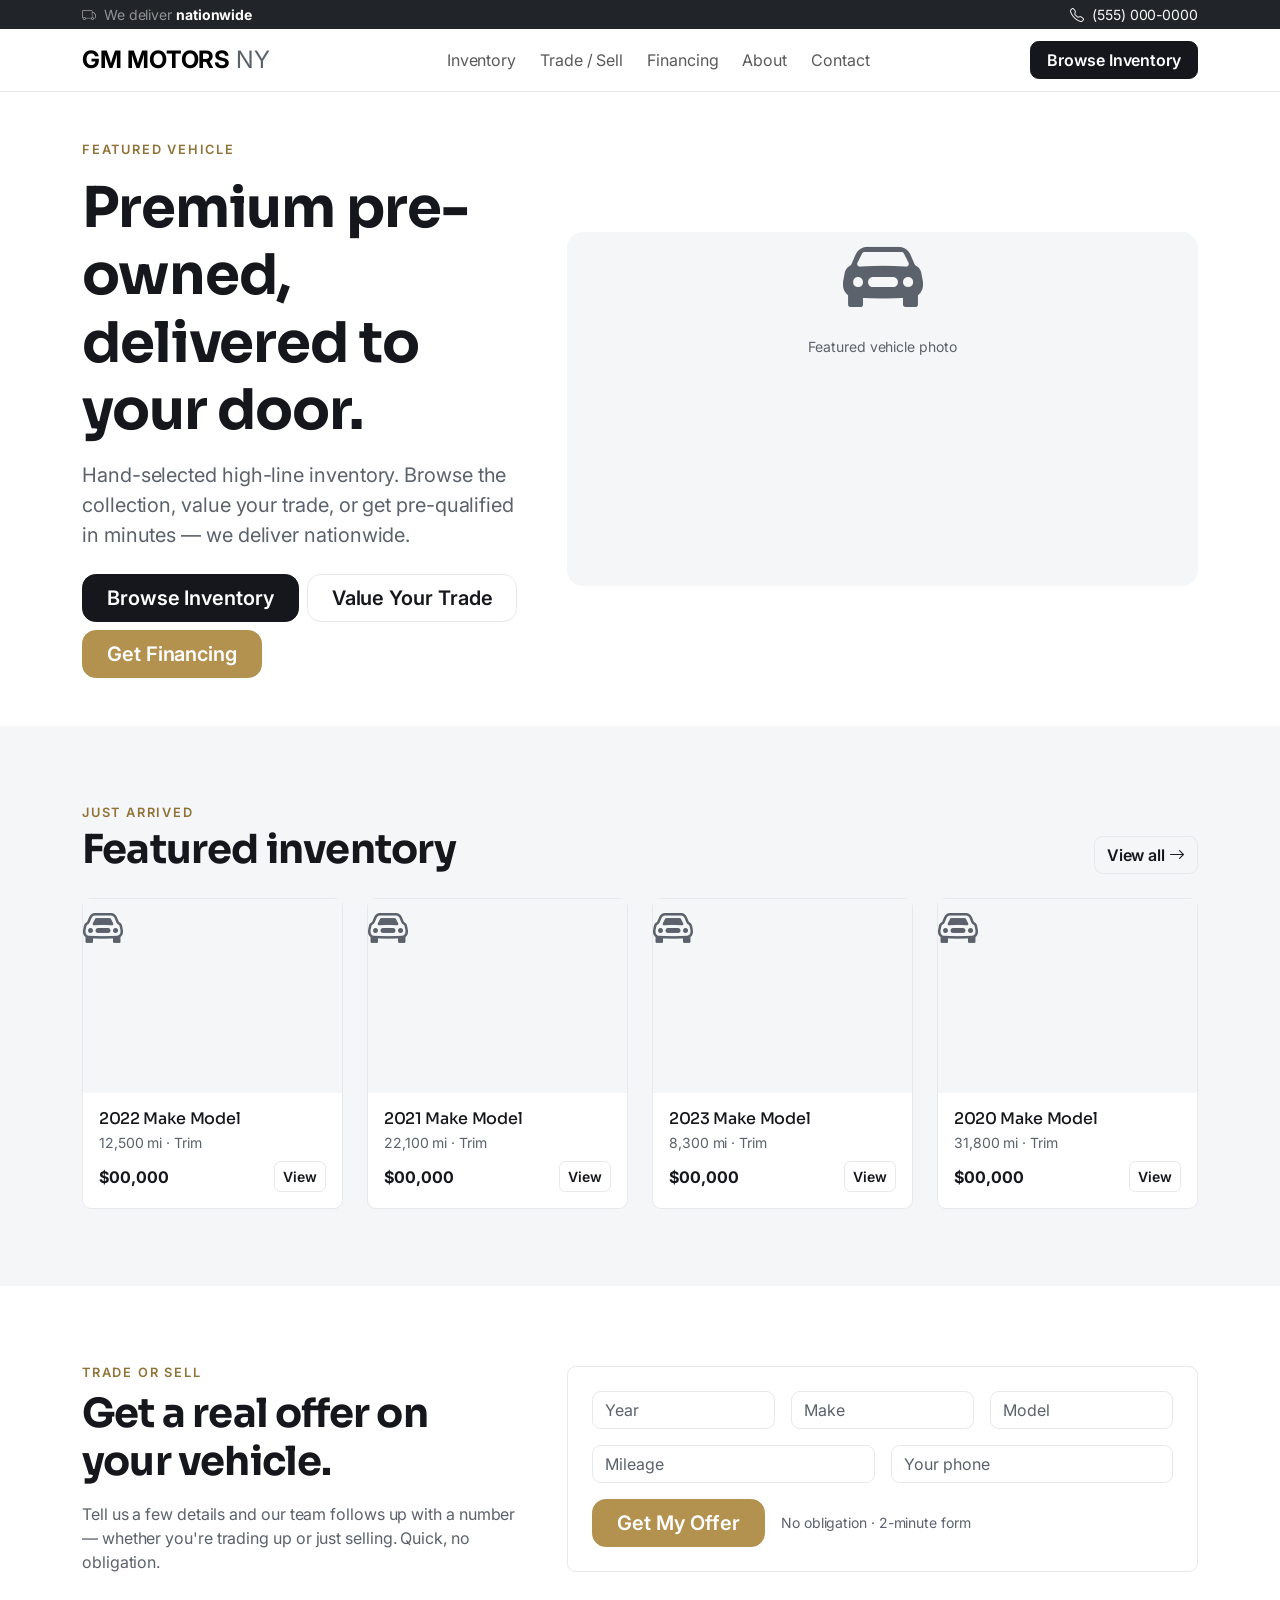
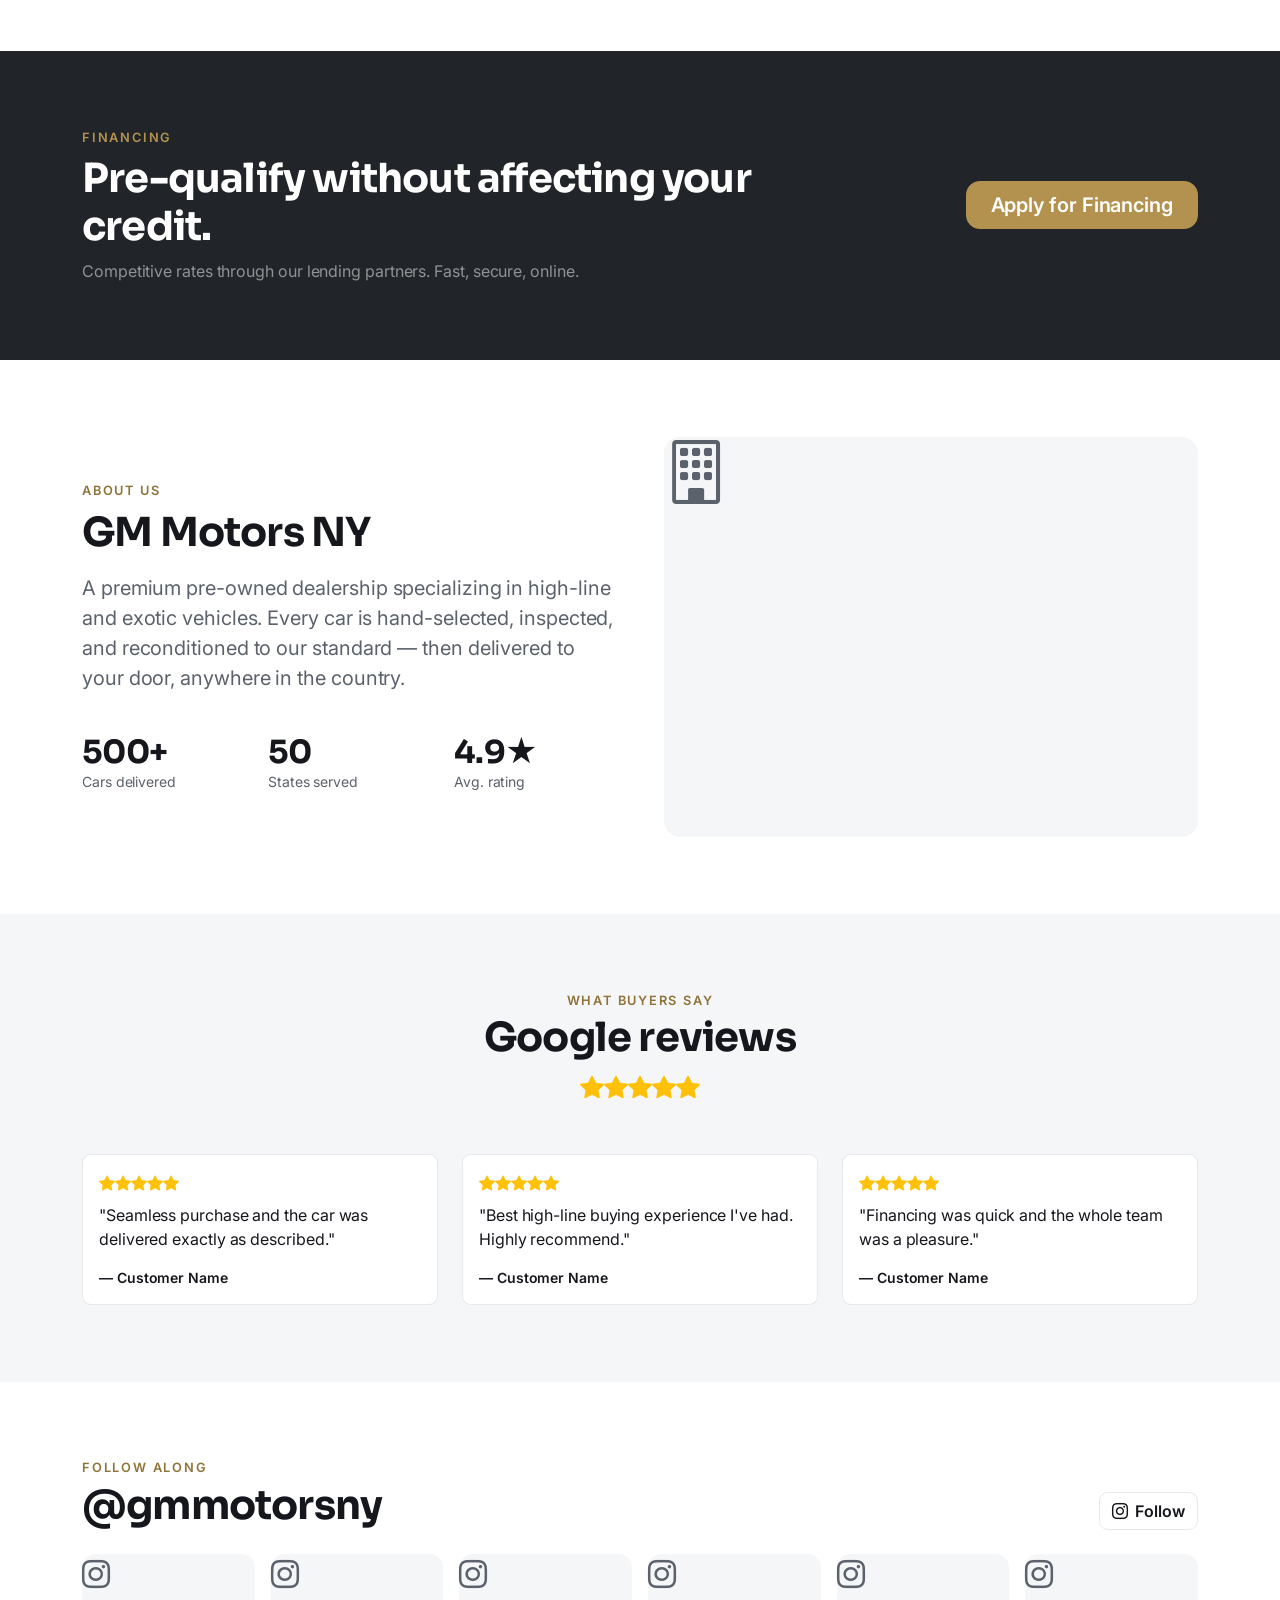
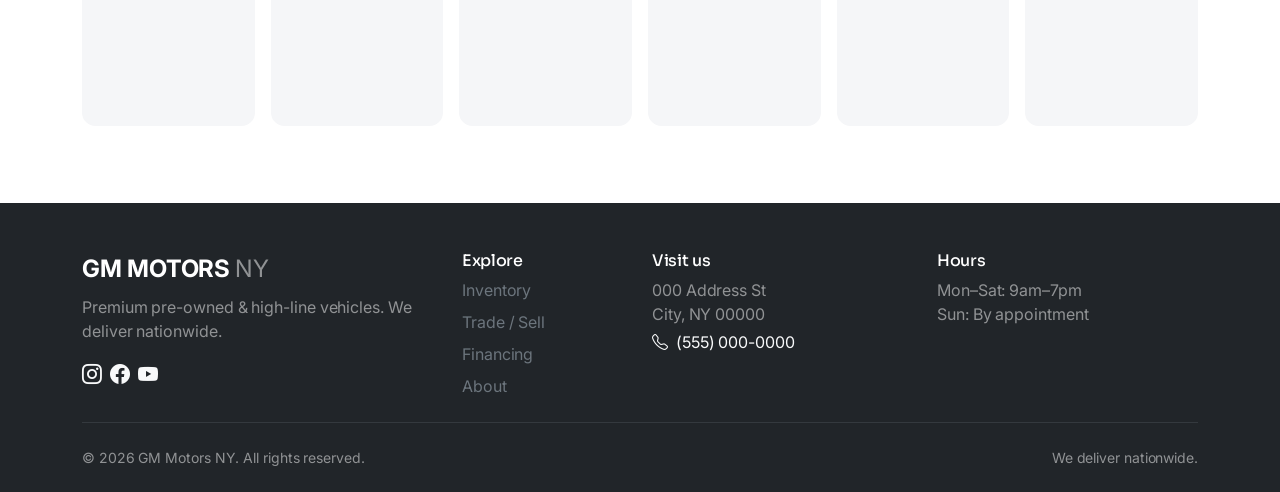
==== index.html @ a2683080 "Scaffold GM Motors NY — Bootstrap 5.3 site tree (home, inventory, VDP) Co-Authored-By: Claude Opus 4" ====
<!DOCTYPE html>
<html lang="en">
<head>
  <meta charset="UTF-8" />
  <meta name="viewport" content="width=device-width, initial-scale=1.0" />
  <title>GM Motors NY — Premium Pre-Owned & High-Line Vehicles</title>
  <meta name="description" content="GM Motors NY — premium pre-owned and high-line vehicles. Browse inventory, value your trade, and finance. We deliver nationwide." />

  <!-- Fonts -->
  <link rel="preconnect" href="https://fonts.googleapis.com" />
  <link rel="preconnect" href="https://fonts.gstatic.com" crossorigin />
  <link href="https://fonts.googleapis.com/css2?family=Inter:wght@400;500;600;700&family=Sora:wght@600;700;800&display=swap" rel="stylesheet" />

  <!-- Bootstrap 5.3.8 + Icons -->
  <link href="https://cdn.jsdelivr.net/npm/bootstrap@5.3.8/dist/css/bootstrap.min.css" rel="stylesheet" />
  <link href="https://cdn.jsdelivr.net/npm/bootstrap-icons@1.13.1/font/bootstrap-icons.min.css" rel="stylesheet" />

  <!-- Theme -->
  <link href="css/theme.css" rel="stylesheet" />
</head>
<body>

  <!-- ============================ HEADER ============================ -->
  <header class="border-bottom bg-white sticky-top">
    <!-- top utility strip -->
    <div class="bg-dark text-white-50 small">
      <div class="container d-flex justify-content-between align-items-center py-1">
        <span><i class="bi bi-truck me-1"></i> We deliver <strong class="text-white">nationwide</strong></span>
        <a class="link-light text-decoration-none" href="tel:+15550000000" data-placeholder="phone">
          <i class="bi bi-telephone me-1"></i> (555) 000-0000
        </a>
      </div>
    </div>

    <nav class="navbar navbar-expand-lg navbar-light">
      <div class="container">
        <a class="navbar-brand fw-bold fs-4 letter-tight" href="index.html">
          GM&nbsp;MOTORS<span class="text-muted-2 fw-normal"> NY</span>
        </a>
        <button class="navbar-toggler border-0" type="button" data-bs-toggle="collapse" data-bs-target="#nav">
          <span class="navbar-toggler-icon"></span>
        </button>
        <div class="collapse navbar-collapse" id="nav">
          <ul class="navbar-nav mx-lg-auto gap-lg-2">
            <li class="nav-item"><a class="nav-link" href="inventory.html">Inventory</a></li>
            <li class="nav-item"><a class="nav-link" href="#trade">Trade / Sell</a></li>
            <li class="nav-item"><a class="nav-link" href="#financing">Financing</a></li>
            <li class="nav-item"><a class="nav-link" href="#about">About</a></li>
            <li class="nav-item"><a class="nav-link" href="#contact">Contact</a></li>
          </ul>
          <a href="inventory.html" class="btn btn-primary px-3">Browse Inventory</a>
        </div>
      </div>
    </nav>
  </header>

  <!-- ============================ HERO ============================ -->
  <section class="hero position-relative">
    <div class="container py-5">
      <div class="row align-items-center g-5">
        <div class="col-lg-5">
          <p class="eyebrow mb-3">Featured Vehicle</p>
          <h1 class="display-4 mb-3">Premium pre-owned, delivered to your door.</h1>
          <p class="fs-5 text-muted-2 mb-4">
            Hand-selected high-line inventory. Browse the collection, value your
            trade, or get pre-qualified in minutes — we deliver nationwide.
          </p>
          <div class="d-flex flex-wrap gap-2">
            <a href="inventory.html" class="btn btn-primary btn-lg px-4">Browse Inventory</a>
            <a href="#trade" class="btn btn-outline-ink btn-lg px-4">Value Your Trade</a>
            <a href="#financing" class="btn btn-gold btn-lg px-4">Get Financing</a>
          </div>
        </div>
        <div class="col-lg-7">
          <!-- TODO: featured vehicle photo → assets/img -->
          <div class="ratio ratio-16x9 bg-surface-2 rounded-4 d-flex align-items-center justify-content-center overflow-hidden"
               data-placeholder="hero-photo">
            <div class="d-flex flex-column align-items-center text-muted-2">
              <i class="bi bi-car-front-fill display-1"></i>
              <span class="small mt-2">Featured vehicle photo</span>
            </div>
          </div>
        </div>
      </div>
    </div>
  </section>

  <!-- ============================ FEATURED INVENTORY ============================ -->
  <section class="section bg-surface-2" id="featured">
    <div class="container">
      <div class="d-flex justify-content-between align-items-end mb-4">
        <div>
          <p class="eyebrow mb-1">Just Arrived</p>
          <h2 class="h1 mb-0">Featured inventory</h2>
        </div>
        <a href="inventory.html" class="btn btn-outline-ink d-none d-sm-inline-flex">View all <i class="bi bi-arrow-right ms-1"></i></a>
      </div>

      <div class="row g-4" data-placeholder="featured-cards">
        <!-- card ×4 (placeholder) -->
        <div class="col-12 col-sm-6 col-lg-3">
          <article class="card h-100 card-hover">
            <div class="ratio ratio-4x3 bg-surface-2 d-flex align-items-center justify-content-center">
              <i class="bi bi-car-front text-muted-2 fs-1"></i>
            </div>
            <div class="card-body">
              <h3 class="h6 mb-1">2022 Make Model</h3>
              <p class="text-muted-2 small mb-2">12,500 mi · Trim</p>
              <div class="d-flex justify-content-between align-items-center">
                <span class="fw-bold">$00,000</span>
                <a href="vehicle.html" class="btn btn-sm btn-outline-ink">View</a>
              </div>
            </div>
          </article>
        </div>
        <div class="col-12 col-sm-6 col-lg-3">
          <article class="card h-100 card-hover">
            <div class="ratio ratio-4x3 bg-surface-2 d-flex align-items-center justify-content-center">
              <i class="bi bi-car-front text-muted-2 fs-1"></i>
            </div>
            <div class="card-body">
              <h3 class="h6 mb-1">2021 Make Model</h3>
              <p class="text-muted-2 small mb-2">22,100 mi · Trim</p>
              <div class="d-flex justify-content-between align-items-center">
                <span class="fw-bold">$00,000</span>
                <a href="vehicle.html" class="btn btn-sm btn-outline-ink">View</a>
              </div>
            </div>
          </article>
        </div>
        <div class="col-12 col-sm-6 col-lg-3">
          <article class="card h-100 card-hover">
            <div class="ratio ratio-4x3 bg-surface-2 d-flex align-items-center justify-content-center">
              <i class="bi bi-car-front text-muted-2 fs-1"></i>
            </div>
            <div class="card-body">
              <h3 class="h6 mb-1">2023 Make Model</h3>
              <p class="text-muted-2 small mb-2">8,300 mi · Trim</p>
              <div class="d-flex justify-content-between align-items-center">
                <span class="fw-bold">$00,000</span>
                <a href="vehicle.html" class="btn btn-sm btn-outline-ink">View</a>
              </div>
            </div>
          </article>
        </div>
        <div class="col-12 col-sm-6 col-lg-3">
          <article class="card h-100 card-hover">
            <div class="ratio ratio-4x3 bg-surface-2 d-flex align-items-center justify-content-center">
              <i class="bi bi-car-front text-muted-2 fs-1"></i>
            </div>
            <div class="card-body">
              <h3 class="h6 mb-1">2020 Make Model</h3>
              <p class="text-muted-2 small mb-2">31,800 mi · Trim</p>
              <div class="d-flex justify-content-between align-items-center">
                <span class="fw-bold">$00,000</span>
                <a href="vehicle.html" class="btn btn-sm btn-outline-ink">View</a>
              </div>
            </div>
          </article>
        </div>
      </div>
    </div>
  </section>

  <!-- ============================ TRADE / SELL (simplified lead form) ============================ -->
  <section class="section" id="trade">
    <div class="container">
      <div class="row g-5 align-items-center">
        <div class="col-lg-5">
          <p class="eyebrow mb-2">Trade or Sell</p>
          <h2 class="h1 mb-3">Get a real offer on your vehicle.</h2>
          <p class="text-muted-2 mb-0">
            Tell us a few details and our team follows up with a number — whether
            you're trading up or just selling. Quick, no obligation.
          </p>
        </div>
        <div class="col-lg-7">
          <!-- Simplified lead form (not the full site form) -->
          <form class="card card-body p-4 p-lg-4" data-placeholder="trade-form" action="#" method="post" novalidate>
            <div class="row g-3">
              <div class="col-md-4"><input class="form-control" placeholder="Year" aria-label="Year" /></div>
              <div class="col-md-4"><input class="form-control" placeholder="Make" aria-label="Make" /></div>
              <div class="col-md-4"><input class="form-control" placeholder="Model" aria-label="Model" /></div>
              <div class="col-md-6"><input class="form-control" placeholder="Mileage" aria-label="Mileage" /></div>
              <div class="col-md-6"><input class="form-control" type="tel" placeholder="Your phone" aria-label="Phone" /></div>
              <div class="col-12 d-grid d-sm-flex gap-2">
                <button type="submit" class="btn btn-gold btn-lg px-4">Get My Offer</button>
                <span class="align-self-center small text-muted-2 ms-sm-2">No obligation · 2-minute form</span>
              </div>
            </div>
          </form>
        </div>
      </div>
    </div>
  </section>

  <!-- ============================ FINANCING strip ============================ -->
  <section class="section bg-dark text-white" id="financing">
    <div class="container">
      <div class="row align-items-center g-4">
        <div class="col-lg-8">
          <p class="eyebrow mb-2" style="color:var(--gm-gold)">Financing</p>
          <h2 class="h1 text-white mb-2">Pre-qualify without affecting your credit.</h2>
          <p class="text-white-50 mb-0">Competitive rates through our lending partners. Fast, secure, online.</p>
        </div>
        <div class="col-lg-4 text-lg-end">
          <a href="#" class="btn btn-gold btn-lg px-4" data-placeholder="financing-link">Apply for Financing</a>
        </div>
      </div>
    </div>
  </section>

  <!-- ============================ ABOUT ============================ -->
  <section class="section" id="about">
    <div class="container">
      <div class="row g-5 align-items-center">
        <div class="col-lg-6 order-lg-2">
          <div class="ratio ratio-4x3 bg-surface-2 rounded-4 d-flex align-items-center justify-content-center" data-placeholder="about-photo">
            <i class="bi bi-building text-muted-2 display-3"></i>
          </div>
        </div>
        <div class="col-lg-6">
          <p class="eyebrow mb-2">About Us</p>
          <h2 class="h1 mb-3">GM Motors NY</h2>
          <p class="fs-5 text-muted-2">
            A premium pre-owned dealership specializing in high-line and exotic
            vehicles. Every car is hand-selected, inspected, and reconditioned to
            our standard — then delivered to your door, anywhere in the country.
          </p>
          <div class="row g-4 mt-1">
            <div class="col-4"><div class="h2 mb-0">500+</div><div class="small text-muted-2">Cars delivered</div></div>
            <div class="col-4"><div class="h2 mb-0">50</div><div class="small text-muted-2">States served</div></div>
            <div class="col-4"><div class="h2 mb-0">4.9★</div><div class="small text-muted-2">Avg. rating</div></div>
          </div>
        </div>
      </div>
    </div>
  </section>

  <!-- ============================ GOOGLE REVIEWS ============================ -->
  <section class="section bg-surface-2" id="reviews">
    <div class="container">
      <div class="text-center mb-5">
        <p class="eyebrow mb-1">What buyers say</p>
        <h2 class="h1 mb-2">Google reviews</h2>
        <div class="text-warning fs-4"><i class="bi bi-star-fill"></i><i class="bi bi-star-fill"></i><i class="bi bi-star-fill"></i><i class="bi bi-star-fill"></i><i class="bi bi-star-fill"></i></div>
      </div>
      <div class="row g-4" data-placeholder="reviews">
        <div class="col-md-4"><div class="card card-body h-100"><div class="text-warning mb-2"><i class="bi bi-star-fill"></i><i class="bi bi-star-fill"></i><i class="bi bi-star-fill"></i><i class="bi bi-star-fill"></i><i class="bi bi-star-fill"></i></div><p class="mb-3">"Seamless purchase and the car was delivered exactly as described."</p><div class="fw-semibold small">— Customer Name</div></div></div>
        <div class="col-md-4"><div class="card card-body h-100"><div class="text-warning mb-2"><i class="bi bi-star-fill"></i><i class="bi bi-star-fill"></i><i class="bi bi-star-fill"></i><i class="bi bi-star-fill"></i><i class="bi bi-star-fill"></i></div><p class="mb-3">"Best high-line buying experience I've had. Highly recommend."</p><div class="fw-semibold small">— Customer Name</div></div></div>
        <div class="col-md-4"><div class="card card-body h-100"><div class="text-warning mb-2"><i class="bi bi-star-fill"></i><i class="bi bi-star-fill"></i><i class="bi bi-star-fill"></i><i class="bi bi-star-fill"></i><i class="bi bi-star-fill"></i></div><p class="mb-3">"Financing was quick and the whole team was a pleasure."</p><div class="fw-semibold small">— Customer Name</div></div></div>
      </div>
    </div>
  </section>

  <!-- ============================ INSTAGRAM ============================ -->
  <section class="section" id="instagram">
    <div class="container">
      <div class="d-flex justify-content-between align-items-end mb-4">
        <div>
          <p class="eyebrow mb-1">Follow along</p>
          <h2 class="h1 mb-0">@gmmotorsny</h2>
        </div>
        <a href="#" class="btn btn-outline-ink" data-placeholder="ig-link"><i class="bi bi-instagram me-1"></i> Follow</a>
      </div>
      <div class="row g-3" data-placeholder="ig-feed">
        <div class="col-6 col-md-3 col-lg-2"><div class="ratio ratio-1x1 bg-surface-2 rounded-3 d-flex align-items-center justify-content-center"><i class="bi bi-instagram text-muted-2 fs-3"></i></div></div>
        <div class="col-6 col-md-3 col-lg-2"><div class="ratio ratio-1x1 bg-surface-2 rounded-3 d-flex align-items-center justify-content-center"><i class="bi bi-instagram text-muted-2 fs-3"></i></div></div>
        <div class="col-6 col-md-3 col-lg-2"><div class="ratio ratio-1x1 bg-surface-2 rounded-3 d-flex align-items-center justify-content-center"><i class="bi bi-instagram text-muted-2 fs-3"></i></div></div>
        <div class="col-6 col-md-3 col-lg-2"><div class="ratio ratio-1x1 bg-surface-2 rounded-3 d-flex align-items-center justify-content-center"><i class="bi bi-instagram text-muted-2 fs-3"></i></div></div>
        <div class="col-6 col-md-3 col-lg-2"><div class="ratio ratio-1x1 bg-surface-2 rounded-3 d-flex align-items-center justify-content-center"><i class="bi bi-instagram text-muted-2 fs-3"></i></div></div>
        <div class="col-6 col-md-3 col-lg-2"><div class="ratio ratio-1x1 bg-surface-2 rounded-3 d-flex align-items-center justify-content-center"><i class="bi bi-instagram text-muted-2 fs-3"></i></div></div>
      </div>
    </div>
  </section>

  <!-- ============================ FOOTER ============================ -->
  <footer class="bg-dark text-white-50 pt-5 pb-4" id="contact">
    <div class="container">
      <div class="row g-4">
        <div class="col-lg-4">
          <div class="fw-bold fs-4 text-white mb-2">GM&nbsp;MOTORS <span class="fw-normal text-white-50">NY</span></div>
          <p class="mb-3">Premium pre-owned & high-line vehicles. We deliver nationwide.</p>
          <div class="d-flex gap-2 fs-5">
            <a href="#" class="link-light" data-placeholder="social"><i class="bi bi-instagram"></i></a>
            <a href="#" class="link-light" data-placeholder="social"><i class="bi bi-facebook"></i></a>
            <a href="#" class="link-light" data-placeholder="social"><i class="bi bi-youtube"></i></a>
          </div>
        </div>
        <div class="col-6 col-lg-2">
          <h3 class="h6 text-white">Explore</h3>
          <ul class="list-unstyled d-flex flex-column gap-2 mb-0">
            <li><a class="link-secondary text-decoration-none" href="inventory.html">Inventory</a></li>
            <li><a class="link-secondary text-decoration-none" href="#trade">Trade / Sell</a></li>
            <li><a class="link-secondary text-decoration-none" href="#financing">Financing</a></li>
            <li><a class="link-secondary text-decoration-none" href="#about">About</a></li>
          </ul>
        </div>
        <div class="col-6 col-lg-3">
          <h3 class="h6 text-white">Visit us</h3>
          <p class="mb-1" data-placeholder="address">000 Address St<br />City, NY 00000</p>
          <a class="link-light text-decoration-none" href="tel:+15550000000" data-placeholder="phone"><i class="bi bi-telephone me-1"></i> (555) 000-0000</a>
        </div>
        <div class="col-lg-3">
          <h3 class="h6 text-white">Hours</h3>
          <p class="mb-0" data-placeholder="hours">Mon–Sat: 9am–7pm<br />Sun: By appointment</p>
        </div>
      </div>
      <hr class="border-secondary my-4" />
      <div class="d-flex flex-column flex-sm-row justify-content-between small">
        <span>© <span data-year>2026</span> GM Motors NY. All rights reserved.</span>
        <span>We deliver nationwide.</span>
      </div>
    </div>
  </footer>

  <!-- Bootstrap JS + app -->
  <script src="https://cdn.jsdelivr.net/npm/bootstrap@5.3.8/dist/js/bootstrap.bundle.min.js"></script>
  <script src="js/main.js"></script>
</body>
</html>
---- css/theme.css ----
/* ============================================================
   GM MOTORS NY — THEME
   Premium light dealership skin on top of Bootstrap 5.3.
   Brand tokens live here; re-skin by editing :root.
   (Brand colours + fonts are placeholders until the client's
   logo / guidelines arrive.)
   ============================================================ */

:root {
  /* ---- brand tokens ---- */
  --gm-ink:        #15171c;   /* near-black text / primary surfaces */
  --gm-ink-soft:   #5b626c;   /* muted text */
  --gm-surface:    #ffffff;   /* page / cards */
  --gm-surface-2:  #f5f6f8;   /* soft grey sections */
  --gm-line:       #e6e8ec;   /* hairlines / borders */
  --gm-gold:       #b3924f;   /* metallic accent (premium touches) */
  --gm-gold-dark:  #8f7338;

  /* ---- map onto Bootstrap so utilities/components inherit the brand ---- */
  --bs-primary:        var(--gm-ink);
  --bs-primary-rgb:    21, 23, 28;
  --bs-body-color:     var(--gm-ink);
  --bs-body-color-rgb: 21, 23, 28;
  --bs-secondary-color: var(--gm-ink-soft);
  --bs-body-bg:        var(--gm-surface);
  --bs-border-color:   var(--gm-line);
  --bs-border-radius:      .55rem;
  --bs-border-radius-sm:   .4rem;
  --bs-border-radius-lg:   .85rem;
  --bs-body-font-family: "Inter", system-ui, -apple-system, "Segoe UI", Roboto, sans-serif;
  --bs-emphasis-color: var(--gm-ink);
  --bs-link-color:      var(--gm-ink);
  --bs-link-hover-color: var(--gm-gold-dark);
}

/* ---------- base ---------- */
body { letter-spacing: -0.005em; }

h1, h2, h3, .display-1, .display-2, .display-3, .display-4, .h1, .h2, .h3 {
  font-family: "Sora", "Inter", system-ui, sans-serif;
  font-weight: 700;
  letter-spacing: -0.02em;
}
.text-muted-2 { color: var(--gm-ink-soft) !important; }

/* eyebrow / kicker label */
.eyebrow {
  font-size: .8rem;
  font-weight: 600;
  letter-spacing: .14em;
  text-transform: uppercase;
  color: var(--gm-gold-dark);
}

/* generous section rhythm */
.section { padding-block: clamp(3.5rem, 6vw, 7rem); }
.bg-surface-2 { background-color: var(--gm-surface-2); }

/* ---------- buttons ---------- */
.btn { font-weight: 600; }
.btn-primary {
  --bs-btn-bg: var(--gm-ink);
  --bs-btn-border-color: var(--gm-ink);
  --bs-btn-hover-bg: #000;
  --bs-btn-hover-border-color: #000;
  --bs-btn-active-bg: #000;
}
.btn-gold {
  --bs-btn-color: #fff;
  --bs-btn-bg: var(--gm-gold);
  --bs-btn-border-color: var(--gm-gold);
  --bs-btn-hover-color: #fff;
  --bs-btn-hover-bg: var(--gm-gold-dark);
  --bs-btn-hover-border-color: var(--gm-gold-dark);
}
.btn-outline-ink {
  --bs-btn-color: var(--gm-ink);
  --bs-btn-border-color: var(--gm-line);
  --bs-btn-hover-color: #fff;
  --bs-btn-hover-bg: var(--gm-ink);
  --bs-btn-hover-border-color: var(--gm-ink);
}

/* ---------- premium card ---------- */
.card { border-color: var(--gm-line); }
.card-hover { transition: transform .25s ease, box-shadow .25s ease; }
.card-hover:hover { transform: translateY(-4px); box-shadow: 0 1.5rem 2.5rem rgba(21,23,28,.10); }

/* media that leads the layout */
.media-cover { object-fit: cover; width: 100%; height: 100%; }
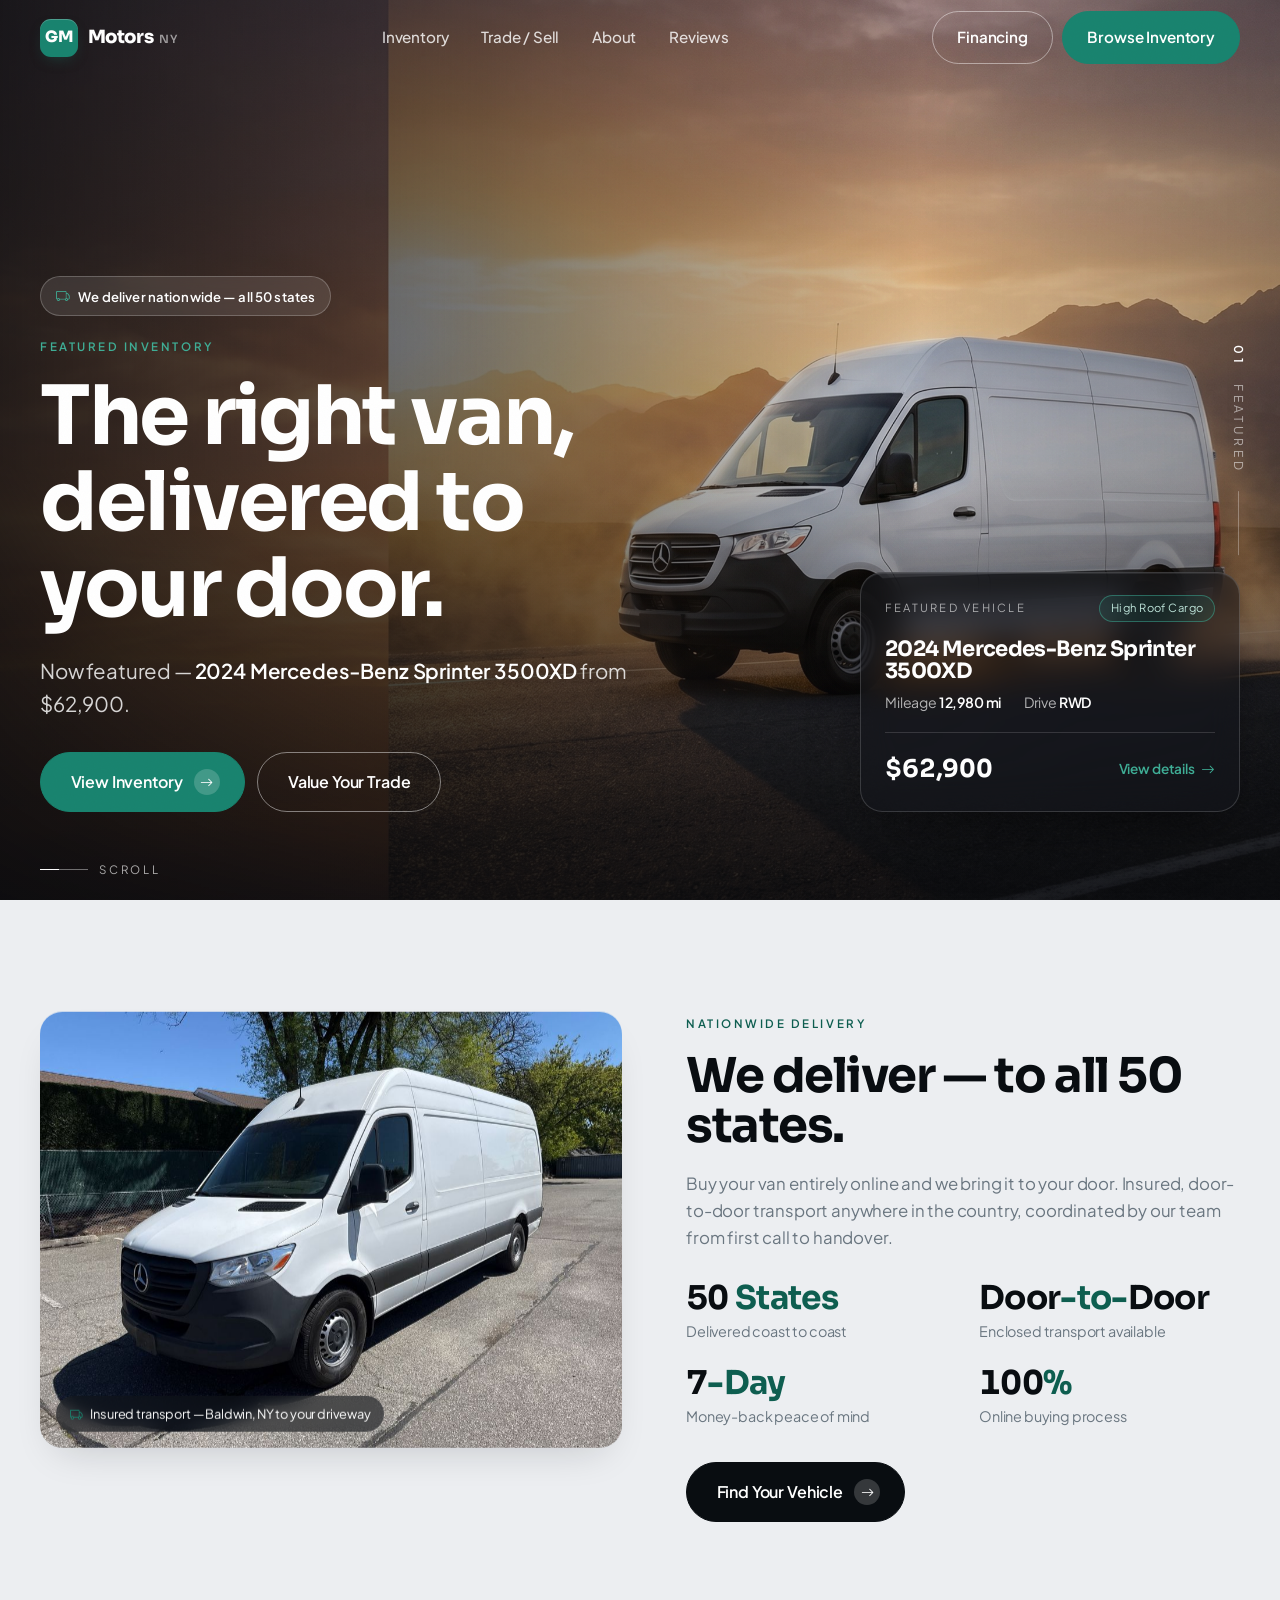
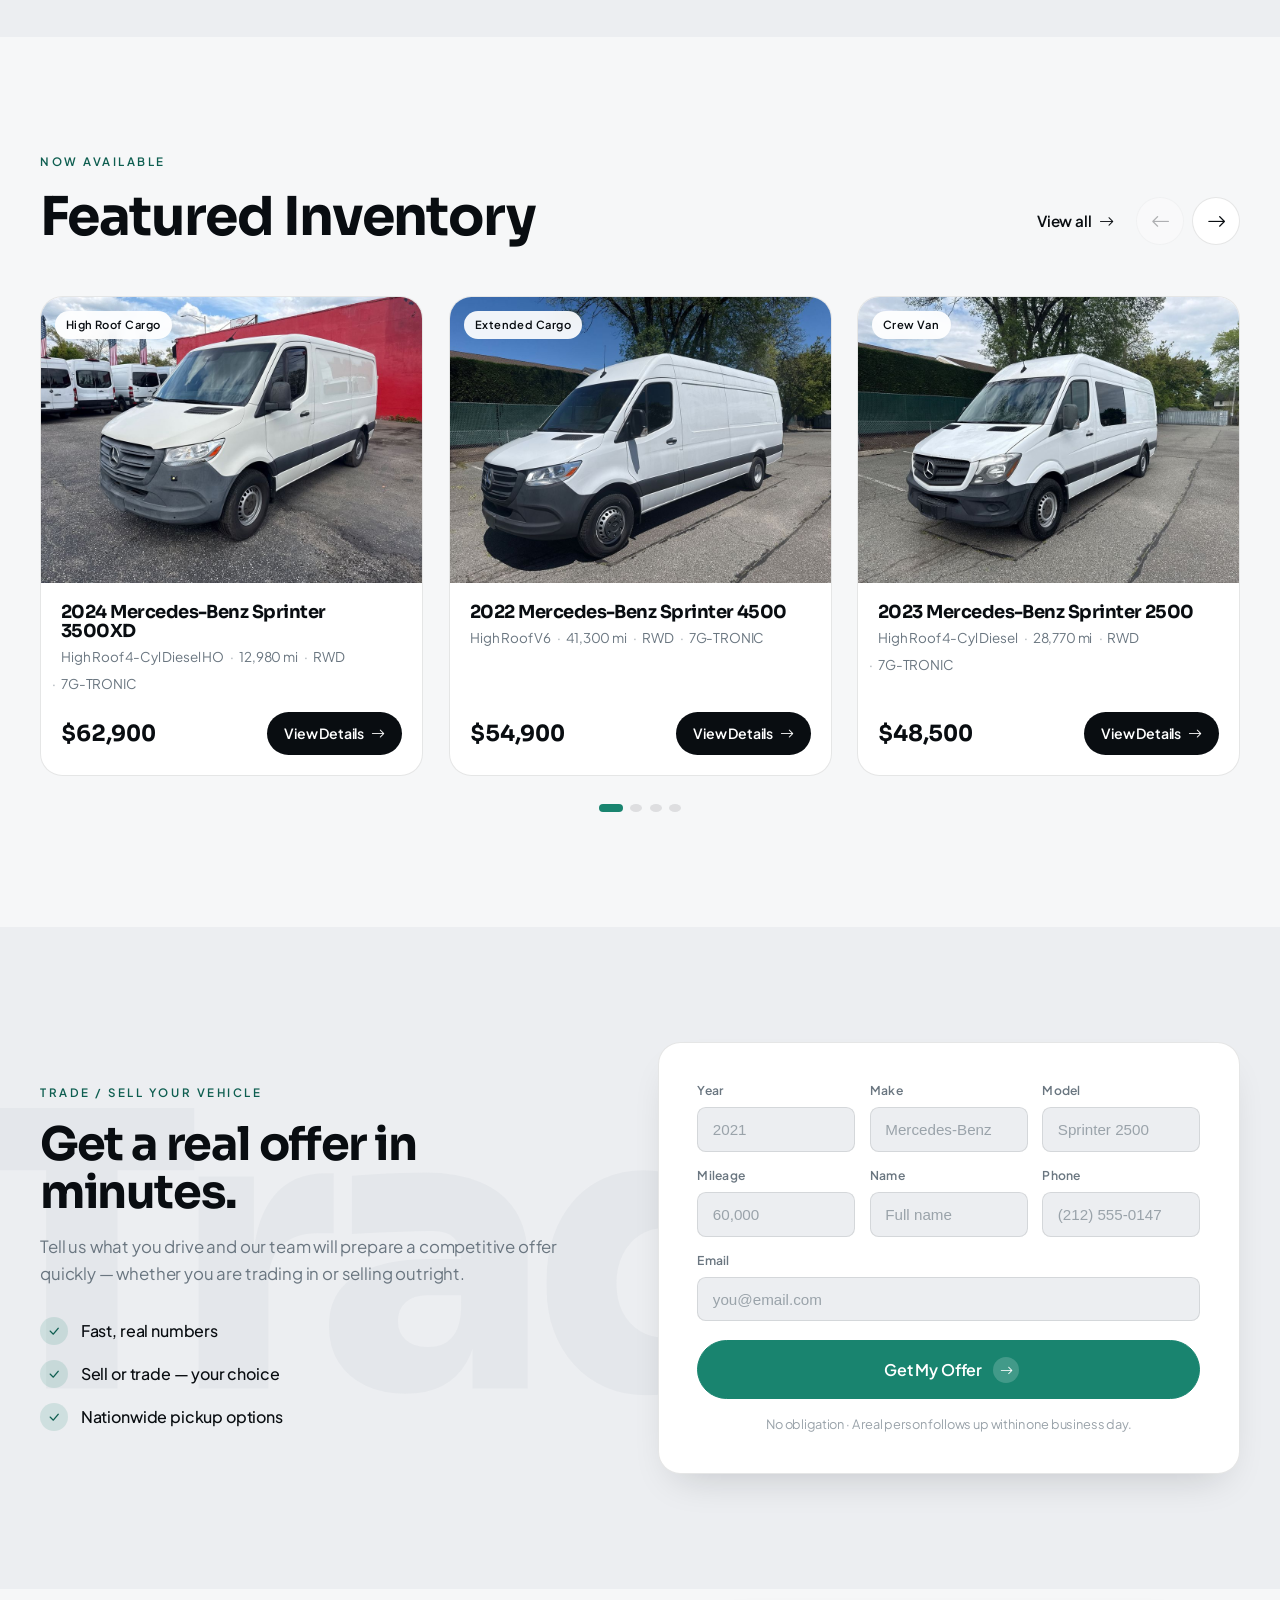
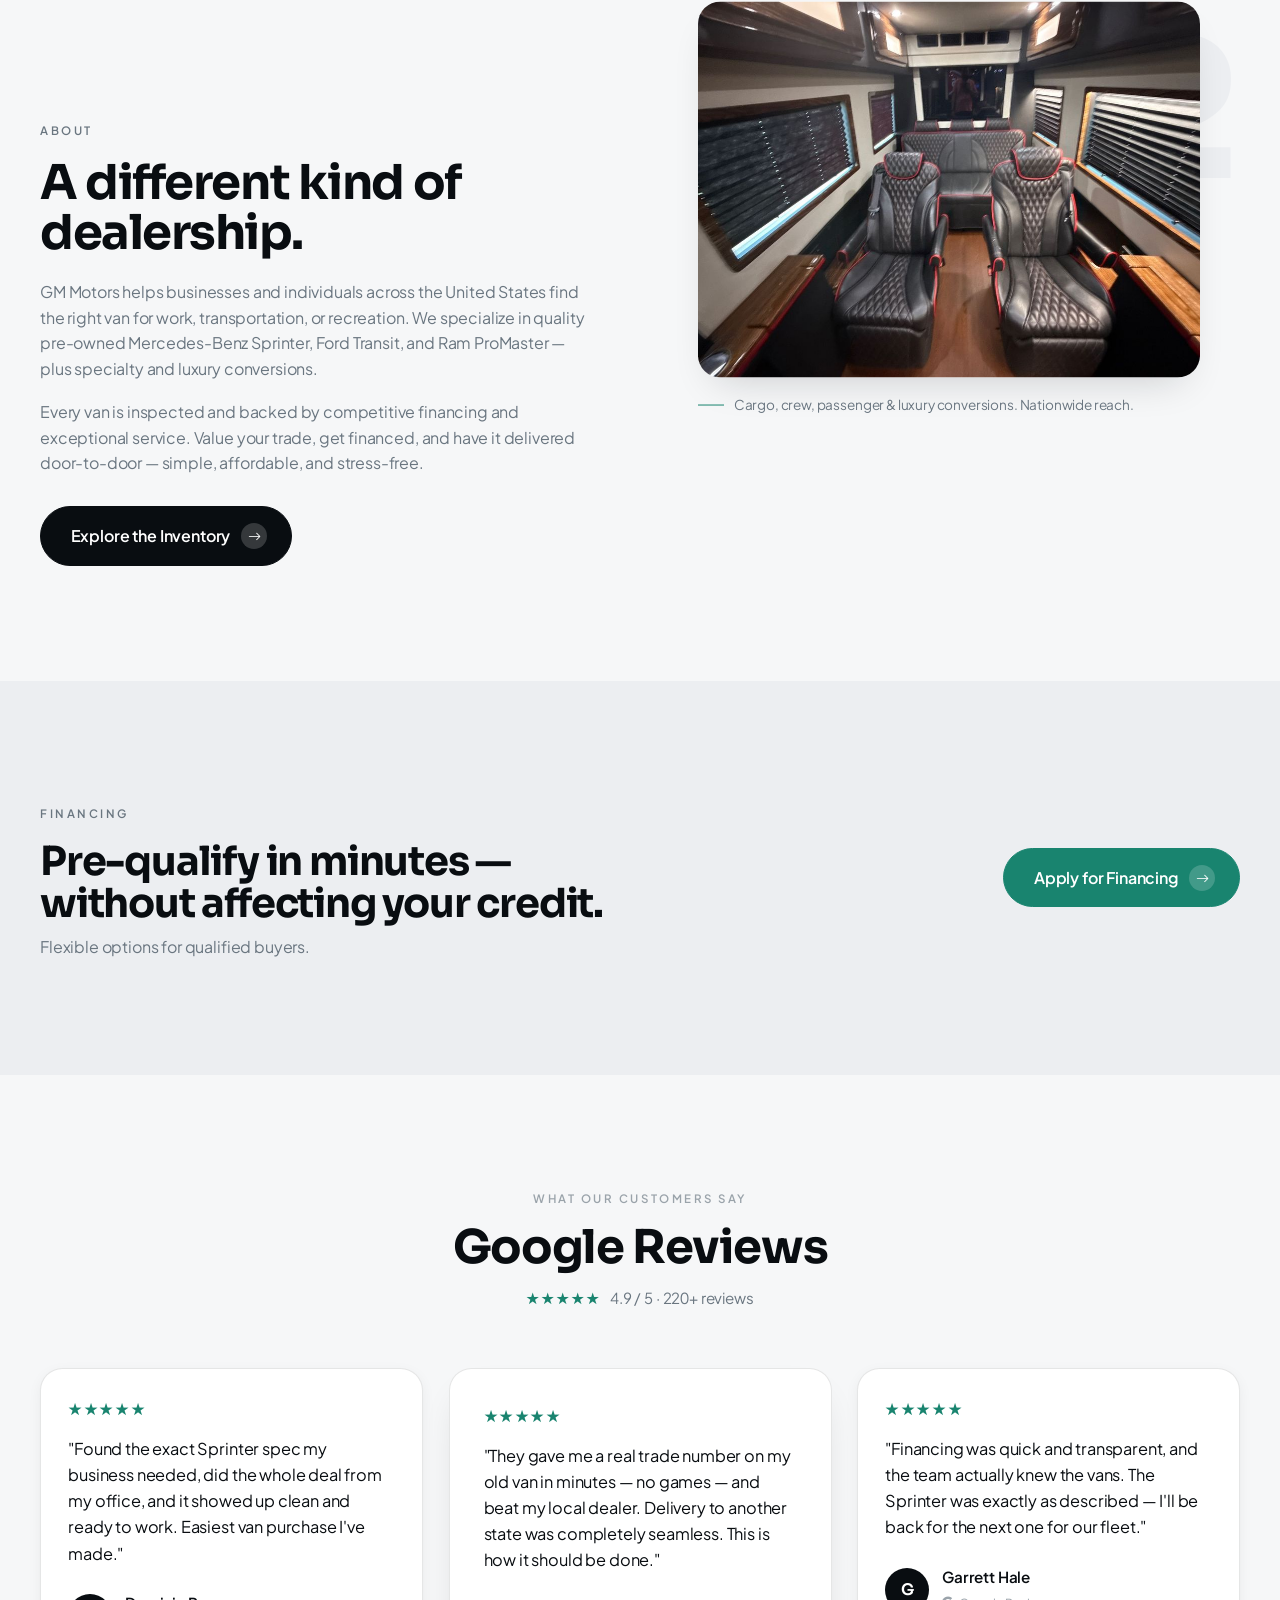
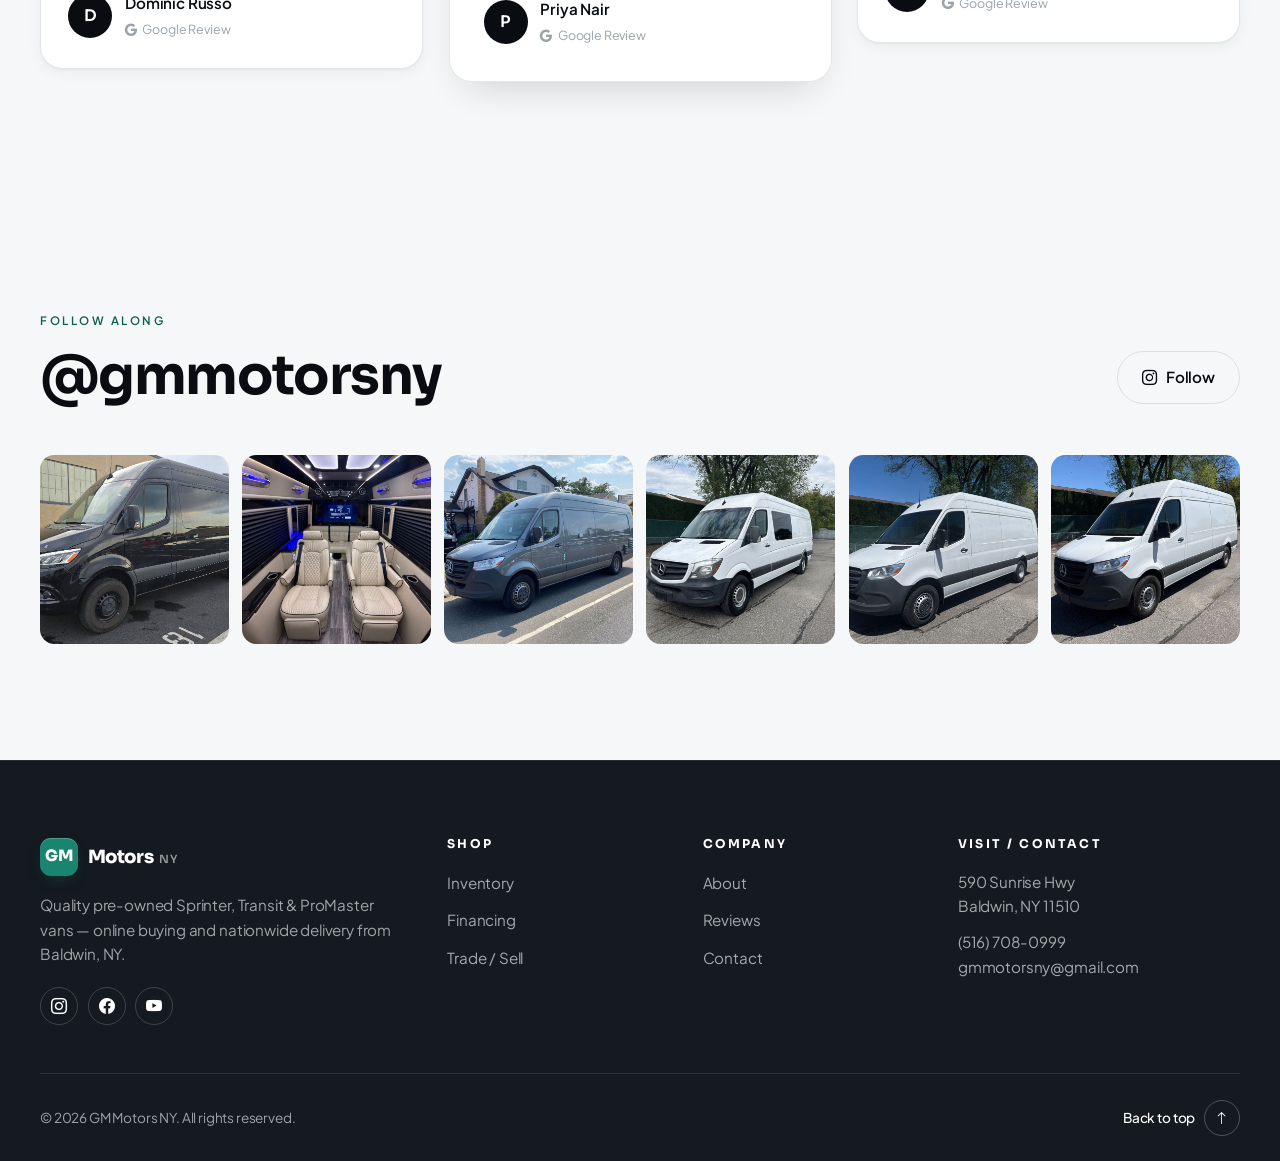
==== commit 6b6068a7: "Rebuild home page as premium van dealership (Sprinter/Transit/ProMaster) - Pivot inventory from exot" ====
--- a/index.html
+++ b/index.html
@@ -3,190 +3,217 @@
 <head>
   <meta charset="UTF-8" />
   <meta name="viewport" content="width=device-width, initial-scale=1.0" />
-  <title>GM Motors NY — Premium Pre-Owned & High-Line Vehicles</title>
-  <meta name="description" content="GM Motors NY — premium pre-owned and high-line vehicles. Browse inventory, value your trade, and finance. We deliver nationwide." />
-
-  <!-- Fonts -->
+  <title>GM Motors — Pre-Owned Mercedes-Benz Sprinter & Cargo Vans, Delivered Nationwide</title>
+  <meta name="description" content="GM Motors — quality pre-owned Mercedes-Benz Sprinter, Ford Transit, and Ram ProMaster vans for work, business, and luxury conversions. Financing, Edmunds trade-in, and door-to-door delivery to all 50 states from Baldwin, NY." />
+
+  <!-- branded favicon -->
+  <link rel="icon" href="data:image/svg+xml,%3Csvg xmlns='http://www.w3.org/2000/svg' viewBox='0 0 64 64'%3E%3Crect width='64' height='64' rx='16' fill='%2319846F'/%3E%3Ctext x='32' y='43' font-family='Sora,Arial,sans-serif' font-size='27' font-weight='800' letter-spacing='-1.5' fill='%23ffffff' text-anchor='middle'%3EGM%3C/text%3E%3C/svg%3E" />
+
+  <!-- social / open graph -->
+  <meta property="og:type" content="website" />
+  <meta property="og:title" content="GM Motors — Pre-Owned Sprinter & Cargo Vans, Delivered Nationwide" />
+  <meta property="og:description" content="Quality pre-owned Mercedes-Benz Sprinter, Ford Transit, and Ram ProMaster vans. Financing, trade-in, and door-to-door delivery to all 50 states." />
+  <meta property="og:image" content="assets/img/vans/hero-sprinter.jpg" />
+  <meta name="twitter:card" content="summary_large_image" />
+
+  <!-- avoid flash of hidden content if JS fails to run -->
+  <script>document.documentElement.className += " js";</script>
+
   <link rel="preconnect" href="https://fonts.googleapis.com" />
   <link rel="preconnect" href="https://fonts.gstatic.com" crossorigin />
-  <link href="https://fonts.googleapis.com/css2?family=Inter:wght@400;500;600;700&family=Sora:wght@600;700;800&display=swap" rel="stylesheet" />
-
-  <!-- Bootstrap 5.3.8 + Icons -->
-  <link href="https://cdn.jsdelivr.net/npm/bootstrap@5.3.8/dist/css/bootstrap.min.css" rel="stylesheet" />
+  <link href="https://fonts.googleapis.com/css2?family=Plus+Jakarta+Sans:wght@400;500;600;700&family=Sora:wght@600;700;800&display=swap" rel="stylesheet" />
   <link href="https://cdn.jsdelivr.net/npm/bootstrap-icons@1.13.1/font/bootstrap-icons.min.css" rel="stylesheet" />
-
-  <!-- Theme -->
-  <link href="css/theme.css" rel="stylesheet" />
+  <link href="css/home.css" rel="stylesheet" />
 </head>
-<body>
-
-  <!-- ============================ HEADER ============================ -->
-  <header class="border-bottom bg-white sticky-top">
-    <!-- top utility strip -->
-    <div class="bg-dark text-white-50 small">
-      <div class="container d-flex justify-content-between align-items-center py-1">
-        <span><i class="bi bi-truck me-1"></i> We deliver <strong class="text-white">nationwide</strong></span>
-        <a class="link-light text-decoration-none" href="tel:+15550000000" data-placeholder="phone">
-          <i class="bi bi-telephone me-1"></i> (555) 000-0000
+<body id="top">
+
+  <!-- ============================ NAVBAR ============================ -->
+  <header class="nav">
+    <div class="container">
+      <div class="nav__inner">
+        <a class="brand" href="index.html" aria-label="GM Motors NY — home">
+          <span class="brand__mark" aria-hidden="true">GM</span>
+          <span class="brand__word">Motors<span class="brand__ny">NY</span></span>
         </a>
-      </div>
-    </div>
-
-    <nav class="navbar navbar-expand-lg navbar-light">
-      <div class="container">
-        <a class="navbar-brand fw-bold fs-4 letter-tight" href="index.html">
-          GM&nbsp;MOTORS<span class="text-muted-2 fw-normal"> NY</span>
-        </a>
-        <button class="navbar-toggler border-0" type="button" data-bs-toggle="collapse" data-bs-target="#nav">
-          <span class="navbar-toggler-icon"></span>
+
+        <nav class="nav__links" aria-label="Primary">
+          <a class="nav__link" href="inventory.html">Inventory</a>
+          <a class="nav__link" href="#trade">Trade / Sell</a>
+          <a class="nav__link" href="#about">About</a>
+          <a class="nav__link" href="#reviews">Reviews</a>
+        </nav>
+
+        <div class="nav__actions">
+          <a href="#financing" class="btn btn--ghost-light">Financing</a>
+          <a href="inventory.html" class="btn btn--accent">Browse Inventory</a>
+        </div>
+
+        <button class="nav__toggle" type="button" data-nav-toggle aria-label="Open menu" aria-controls="drawer" aria-expanded="false">
+          <span></span><span></span><span></span>
         </button>
-        <div class="collapse navbar-collapse" id="nav">
-          <ul class="navbar-nav mx-lg-auto gap-lg-2">
-            <li class="nav-item"><a class="nav-link" href="inventory.html">Inventory</a></li>
-            <li class="nav-item"><a class="nav-link" href="#trade">Trade / Sell</a></li>
-            <li class="nav-item"><a class="nav-link" href="#financing">Financing</a></li>
-            <li class="nav-item"><a class="nav-link" href="#about">About</a></li>
-            <li class="nav-item"><a class="nav-link" href="#contact">Contact</a></li>
+      </div>
+    </div>
+  </header>
+
+  <!-- mobile drawer -->
+  <div class="drawer" id="drawer">
+    <a class="drawer__link" href="inventory.html">Inventory</a>
+    <a class="drawer__link" href="#trade">Trade / Sell</a>
+    <a class="drawer__link" href="#about">About</a>
+    <a class="drawer__link" href="#reviews">Reviews</a>
+    <div class="drawer__actions">
+      <a href="#financing" class="btn btn--outline btn--block btn--lg">Financing</a>
+      <a href="inventory.html" class="btn btn--accent btn--block btn--lg">Browse Inventory</a>
+    </div>
+  </div>
+
+  <!-- ============================ HERO ============================ -->
+  <section class="hero">
+    <div class="hero__bg">
+      <img src="assets/img/vans/hero-sprinter.jpg" alt="White Mercedes-Benz Sprinter high-roof van on an open highway at golden hour" />
+    </div>
+    <div class="hero__overlay"></div>
+
+    <div class="hero__marker" aria-hidden="true">
+      <span class="num">01</span><span>Featured</span>
+    </div>
+
+    <div class="container">
+      <div class="hero__grid">
+        <div class="hero__intro">
+          <span class="hero__pill"><i class="bi bi-truck"></i> We deliver nationwide — all 50 states</span>
+          <p class="eyebrow hero__eyebrow">Featured Inventory</p>
+          <h1 class="hero__title">The right van, delivered to your door.</h1>
+          <p class="hero__sub" data-hero-sub>Quality pre-owned Sprinter, Transit &amp; ProMaster vans — financed and delivered nationwide.</p>
+          <div class="hero__ctas">
+            <a href="inventory.html" class="btn btn--accent btn--lg">View Inventory <span class="btn__ic"><i class="bi bi-arrow-right"></i></span></a>
+            <a href="#trade" class="btn btn--ghost-light btn--lg">Value Your Trade</a>
+          </div>
+        </div>
+
+        <!-- floating featured vehicle panel (populated from inventory data) -->
+        <aside class="feat-panel" data-panel aria-label="Featured vehicle">
+          <div class="feat-panel__top">
+            <span class="feat-panel__tag">Featured vehicle</span>
+            <span class="feat-panel__badge" data-panel-badge>High Roof Cargo</span>
+          </div>
+          <h2 class="feat-panel__name" data-panel-name>2024 Mercedes-Benz Sprinter 3500XD</h2>
+          <div class="feat-panel__meta">
+            <span>Mileage <span data-panel-mileage><b>12,980 mi</b></span></span>
+            <span>Drive <span data-panel-drive><b>RWD</b></span></span>
+          </div>
+          <div class="feat-panel__row">
+            <span class="feat-panel__price" data-panel-price>$62,900</span>
+            <a href="vehicle.html" class="feat-panel__link">View details <i class="bi bi-arrow-right arrow"></i></a>
+          </div>
+        </aside>
+      </div>
+    </div>
+
+    <div class="hero__scroll" aria-hidden="true"><span class="line"></span> Scroll</div>
+  </section>
+
+  <!-- ============================ WE DELIVER NATIONWIDE (dedicated section) ============================ -->
+  <section class="section nation" id="nationwide" aria-label="We deliver nationwide">
+    <div class="container">
+      <div class="nation__grid">
+        <figure class="nation__media" data-reveal data-parallax>
+          <img src="assets/img/vans/van-09.jpg" alt="Mercedes-Benz Sprinter high-roof van ready for nationwide delivery" loading="lazy" />
+          <figcaption class="nation__cap"><i class="bi bi-truck"></i> Insured transport — Baldwin, NY to your driveway</figcaption>
+        </figure>
+
+        <div class="nation__copy" data-reveal style="--d:.1s">
+          <p class="eyebrow">Nationwide Delivery</p>
+          <h2>We deliver — to all 50 states.</h2>
+          <p class="lead-copy">Buy your van entirely online and we bring it to your door. Insured, door-to-door transport anywhere in the country, coordinated by our team from first call to handover.</p>
+
+          <div class="nation__facts" data-reveal-group>
+            <div class="fact">
+              <div class="fact__num"><span data-count="50">50</span> <span class="unit">States</span></div>
+              <p class="fact__label">Delivered coast to coast</p>
+            </div>
+            <div class="fact">
+              <div class="fact__num">Door<span class="unit">-to-</span>Door</div>
+              <p class="fact__label">Enclosed transport available</p>
+            </div>
+            <div class="fact">
+              <div class="fact__num"><span data-count="7">7</span><span class="unit">-Day</span></div>
+              <p class="fact__label">Money-back peace of mind</p>
+            </div>
+            <div class="fact">
+              <div class="fact__num"><span data-count="100">100</span><span class="unit">%</span></div>
+              <p class="fact__label">Online buying process</p>
+            </div>
+          </div>
+
+          <a href="inventory.html" class="btn btn--ink btn--lg">Find Your Vehicle <span class="btn__ic"><i class="bi bi-arrow-right"></i></span></a>
+        </div>
+      </div>
+    </div>
+  </section>
+
+  <!-- ============================ FEATURED INVENTORY ============================ -->
+  <section class="section" id="featured">
+    <div class="container">
+      <div class="section-head">
+        <div>
+          <p class="eyebrow">Now Available</p>
+          <h2 class="section-title">Featured Inventory</h2>
+        </div>
+        <div class="carousel__controls">
+          <a href="inventory.html" class="link-arrow">View all <i class="bi bi-arrow-right arrow"></i></a>
+          <div class="carousel__nav">
+            <button class="carousel__arrow" type="button" data-car-prev aria-label="Previous vehicles"><i class="bi bi-arrow-left"></i></button>
+            <button class="carousel__arrow" type="button" data-car-next aria-label="Next vehicles"><i class="bi bi-arrow-right"></i></button>
+          </div>
+        </div>
+      </div>
+
+      <div class="carousel">
+        <div class="carousel__viewport">
+          <div class="carousel__track" data-car-track data-reveal-group>
+            <!-- vehicle cards injected from inventory data -->
+          </div>
+        </div>
+        <div class="carousel__dots" data-car-dots aria-hidden="true"></div>
+      </div>
+    </div>
+  </section>
+
+  <!-- ============================ TRADE / SELL ============================ -->
+  <section class="section trade" id="trade">
+    <span class="trade__ghost" aria-hidden="true">Trade</span>
+    <div class="container">
+      <div class="trade__grid">
+        <div class="trade__copy" data-reveal>
+          <p class="eyebrow">Trade / Sell Your Vehicle</p>
+          <h2>Get a real offer in minutes.</h2>
+          <p class="lead-copy">Tell us what you drive and our team will prepare a competitive offer quickly — whether you are trading in or selling outright.</p>
+          <ul class="trade__benefits">
+            <li><span class="ic"><i class="bi bi-check-lg"></i></span> Fast, real numbers</li>
+            <li><span class="ic"><i class="bi bi-check-lg"></i></span> Sell or trade — your choice</li>
+            <li><span class="ic"><i class="bi bi-check-lg"></i></span> Nationwide pickup options</li>
           </ul>
-          <a href="inventory.html" class="btn btn-primary px-3">Browse Inventory</a>
-        </div>
-      </div>
-    </nav>
-  </header>
-
-  <!-- ============================ HERO ============================ -->
-  <section class="hero position-relative">
-    <div class="container py-5">
-      <div class="row align-items-center g-5">
-        <div class="col-lg-5">
-          <p class="eyebrow mb-3">Featured Vehicle</p>
-          <h1 class="display-4 mb-3">Premium pre-owned, delivered to your door.</h1>
-          <p class="fs-5 text-muted-2 mb-4">
-            Hand-selected high-line inventory. Browse the collection, value your
-            trade, or get pre-qualified in minutes — we deliver nationwide.
-          </p>
-          <div class="d-flex flex-wrap gap-2">
-            <a href="inventory.html" class="btn btn-primary btn-lg px-4">Browse Inventory</a>
-            <a href="#trade" class="btn btn-outline-ink btn-lg px-4">Value Your Trade</a>
-            <a href="#financing" class="btn btn-gold btn-lg px-4">Get Financing</a>
-          </div>
-        </div>
-        <div class="col-lg-7">
-          <!-- TODO: featured vehicle photo → assets/img -->
-          <div class="ratio ratio-16x9 bg-surface-2 rounded-4 d-flex align-items-center justify-content-center overflow-hidden"
-               data-placeholder="hero-photo">
-            <div class="d-flex flex-column align-items-center text-muted-2">
-              <i class="bi bi-car-front-fill display-1"></i>
-              <span class="small mt-2">Featured vehicle photo</span>
-            </div>
-          </div>
-        </div>
-      </div>
-    </div>
-  </section>
-
-  <!-- ============================ FEATURED INVENTORY ============================ -->
-  <section class="section bg-surface-2" id="featured">
-    <div class="container">
-      <div class="d-flex justify-content-between align-items-end mb-4">
-        <div>
-          <p class="eyebrow mb-1">Just Arrived</p>
-          <h2 class="h1 mb-0">Featured inventory</h2>
-        </div>
-        <a href="inventory.html" class="btn btn-outline-ink d-none d-sm-inline-flex">View all <i class="bi bi-arrow-right ms-1"></i></a>
-      </div>
-
-      <div class="row g-4" data-placeholder="featured-cards">
-        <!-- card ×4 (placeholder) -->
-        <div class="col-12 col-sm-6 col-lg-3">
-          <article class="card h-100 card-hover">
-            <div class="ratio ratio-4x3 bg-surface-2 d-flex align-items-center justify-content-center">
-              <i class="bi bi-car-front text-muted-2 fs-1"></i>
-            </div>
-            <div class="card-body">
-              <h3 class="h6 mb-1">2022 Make Model</h3>
-              <p class="text-muted-2 small mb-2">12,500 mi · Trim</p>
-              <div class="d-flex justify-content-between align-items-center">
-                <span class="fw-bold">$00,000</span>
-                <a href="vehicle.html" class="btn btn-sm btn-outline-ink">View</a>
-              </div>
-            </div>
-          </article>
-        </div>
-        <div class="col-12 col-sm-6 col-lg-3">
-          <article class="card h-100 card-hover">
-            <div class="ratio ratio-4x3 bg-surface-2 d-flex align-items-center justify-content-center">
-              <i class="bi bi-car-front text-muted-2 fs-1"></i>
-            </div>
-            <div class="card-body">
-              <h3 class="h6 mb-1">2021 Make Model</h3>
-              <p class="text-muted-2 small mb-2">22,100 mi · Trim</p>
-              <div class="d-flex justify-content-between align-items-center">
-                <span class="fw-bold">$00,000</span>
-                <a href="vehicle.html" class="btn btn-sm btn-outline-ink">View</a>
-              </div>
-            </div>
-          </article>
-        </div>
-        <div class="col-12 col-sm-6 col-lg-3">
-          <article class="card h-100 card-hover">
-            <div class="ratio ratio-4x3 bg-surface-2 d-flex align-items-center justify-content-center">
-              <i class="bi bi-car-front text-muted-2 fs-1"></i>
-            </div>
-            <div class="card-body">
-              <h3 class="h6 mb-1">2023 Make Model</h3>
-              <p class="text-muted-2 small mb-2">8,300 mi · Trim</p>
-              <div class="d-flex justify-content-between align-items-center">
-                <span class="fw-bold">$00,000</span>
-                <a href="vehicle.html" class="btn btn-sm btn-outline-ink">View</a>
-              </div>
-            </div>
-          </article>
-        </div>
-        <div class="col-12 col-sm-6 col-lg-3">
-          <article class="card h-100 card-hover">
-            <div class="ratio ratio-4x3 bg-surface-2 d-flex align-items-center justify-content-center">
-              <i class="bi bi-car-front text-muted-2 fs-1"></i>
-            </div>
-            <div class="card-body">
-              <h3 class="h6 mb-1">2020 Make Model</h3>
-              <p class="text-muted-2 small mb-2">31,800 mi · Trim</p>
-              <div class="d-flex justify-content-between align-items-center">
-                <span class="fw-bold">$00,000</span>
-                <a href="vehicle.html" class="btn btn-sm btn-outline-ink">View</a>
-              </div>
-            </div>
-          </article>
-        </div>
-      </div>
-    </div>
-  </section>
-
-  <!-- ============================ TRADE / SELL (simplified lead form) ============================ -->
-  <section class="section" id="trade">
-    <div class="container">
-      <div class="row g-5 align-items-center">
-        <div class="col-lg-5">
-          <p class="eyebrow mb-2">Trade or Sell</p>
-          <h2 class="h1 mb-3">Get a real offer on your vehicle.</h2>
-          <p class="text-muted-2 mb-0">
-            Tell us a few details and our team follows up with a number — whether
-            you're trading up or just selling. Quick, no obligation.
-          </p>
-        </div>
-        <div class="col-lg-7">
-          <!-- Simplified lead form (not the full site form) -->
-          <form class="card card-body p-4 p-lg-4" data-placeholder="trade-form" action="#" method="post" novalidate>
-            <div class="row g-3">
-              <div class="col-md-4"><input class="form-control" placeholder="Year" aria-label="Year" /></div>
-              <div class="col-md-4"><input class="form-control" placeholder="Make" aria-label="Make" /></div>
-              <div class="col-md-4"><input class="form-control" placeholder="Model" aria-label="Model" /></div>
-              <div class="col-md-6"><input class="form-control" placeholder="Mileage" aria-label="Mileage" /></div>
-              <div class="col-md-6"><input class="form-control" type="tel" placeholder="Your phone" aria-label="Phone" /></div>
-              <div class="col-12 d-grid d-sm-flex gap-2">
-                <button type="submit" class="btn btn-gold btn-lg px-4">Get My Offer</button>
-                <span class="align-self-center small text-muted-2 ms-sm-2">No obligation · 2-minute form</span>
-              </div>
+        </div>
+
+        <div class="lead" data-reveal style="--d:.12s">
+          <form data-lead novalidate>
+            <div class="lead__grid">
+              <div class="field"><label for="t-year">Year</label><input id="t-year" name="year" inputmode="numeric" placeholder="2021" required /></div>
+              <div class="field"><label for="t-make">Make</label><input id="t-make" name="make" placeholder="Mercedes-Benz" required /></div>
+              <div class="field"><label for="t-model">Model</label><input id="t-model" name="model" placeholder="Sprinter 2500" required /></div>
+              <div class="field"><label for="t-mileage">Mileage</label><input id="t-mileage" name="mileage" inputmode="numeric" placeholder="60,000" /></div>
+              <div class="field"><label for="t-name">Name</label><input id="t-name" name="name" placeholder="Full name" required /></div>
+              <div class="field"><label for="t-phone">Phone</label><input id="t-phone" name="phone" type="tel" placeholder="(212) 555-0147" required /></div>
+              <div class="field field--full"><label for="t-email">Email</label><input id="t-email" name="email" type="email" placeholder="you@email.com" required /></div>
+            </div>
+            <button type="submit" class="btn btn--accent btn--lg btn--block lead__submit">Get My Offer <span class="btn__ic"><i class="bi bi-arrow-right"></i></span></button>
+            <p class="lead__note">No obligation · A real person follows up within one business day.</p>
+
+            <div class="lead__success" data-lead-success>
+              <span class="ic"><i class="bi bi-check-lg"></i></span>
+              <h3>Offer request received.</h3>
+              <p>Thanks — our team will reach out shortly with a competitive number.</p>
             </div>
           </form>
         </div>
@@ -194,61 +221,76 @@
     </div>
   </section>
 
-  <!-- ============================ FINANCING strip ============================ -->
-  <section class="section bg-dark text-white" id="financing">
-    <div class="container">
-      <div class="row align-items-center g-4">
-        <div class="col-lg-8">
-          <p class="eyebrow mb-2" style="color:var(--gm-gold)">Financing</p>
-          <h2 class="h1 text-white mb-2">Pre-qualify without affecting your credit.</h2>
-          <p class="text-white-50 mb-0">Competitive rates through our lending partners. Fast, secure, online.</p>
-        </div>
-        <div class="col-lg-4 text-lg-end">
-          <a href="#" class="btn btn-gold btn-lg px-4" data-placeholder="financing-link">Apply for Financing</a>
-        </div>
-      </div>
-    </div>
-  </section>
-
   <!-- ============================ ABOUT ============================ -->
-  <section class="section" id="about">
-    <div class="container">
-      <div class="row g-5 align-items-center">
-        <div class="col-lg-6 order-lg-2">
-          <div class="ratio ratio-4x3 bg-surface-2 rounded-4 d-flex align-items-center justify-content-center" data-placeholder="about-photo">
-            <i class="bi bi-building text-muted-2 display-3"></i>
-          </div>
-        </div>
-        <div class="col-lg-6">
-          <p class="eyebrow mb-2">About Us</p>
-          <h2 class="h1 mb-3">GM Motors NY</h2>
-          <p class="fs-5 text-muted-2">
-            A premium pre-owned dealership specializing in high-line and exotic
-            vehicles. Every car is hand-selected, inspected, and reconditioned to
-            our standard — then delivered to your door, anywhere in the country.
-          </p>
-          <div class="row g-4 mt-1">
-            <div class="col-4"><div class="h2 mb-0">500+</div><div class="small text-muted-2">Cars delivered</div></div>
-            <div class="col-4"><div class="h2 mb-0">50</div><div class="small text-muted-2">States served</div></div>
-            <div class="col-4"><div class="h2 mb-0">4.9★</div><div class="small text-muted-2">Avg. rating</div></div>
-          </div>
-        </div>
-      </div>
-    </div>
-  </section>
-
-  <!-- ============================ GOOGLE REVIEWS ============================ -->
-  <section class="section bg-surface-2" id="reviews">
-    <div class="container">
-      <div class="text-center mb-5">
-        <p class="eyebrow mb-1">What buyers say</p>
-        <h2 class="h1 mb-2">Google reviews</h2>
-        <div class="text-warning fs-4"><i class="bi bi-star-fill"></i><i class="bi bi-star-fill"></i><i class="bi bi-star-fill"></i><i class="bi bi-star-fill"></i><i class="bi bi-star-fill"></i></div>
-      </div>
-      <div class="row g-4" data-placeholder="reviews">
-        <div class="col-md-4"><div class="card card-body h-100"><div class="text-warning mb-2"><i class="bi bi-star-fill"></i><i class="bi bi-star-fill"></i><i class="bi bi-star-fill"></i><i class="bi bi-star-fill"></i><i class="bi bi-star-fill"></i></div><p class="mb-3">"Seamless purchase and the car was delivered exactly as described."</p><div class="fw-semibold small">— Customer Name</div></div></div>
-        <div class="col-md-4"><div class="card card-body h-100"><div class="text-warning mb-2"><i class="bi bi-star-fill"></i><i class="bi bi-star-fill"></i><i class="bi bi-star-fill"></i><i class="bi bi-star-fill"></i><i class="bi bi-star-fill"></i></div><p class="mb-3">"Best high-line buying experience I've had. Highly recommend."</p><div class="fw-semibold small">— Customer Name</div></div></div>
-        <div class="col-md-4"><div class="card card-body h-100"><div class="text-warning mb-2"><i class="bi bi-star-fill"></i><i class="bi bi-star-fill"></i><i class="bi bi-star-fill"></i><i class="bi bi-star-fill"></i><i class="bi bi-star-fill"></i></div><p class="mb-3">"Financing was quick and the whole team was a pleasure."</p><div class="fw-semibold small">— Customer Name</div></div></div>
+  <section class="section about" id="about">
+    <span class="about__num" aria-hidden="true">02</span>
+    <div class="container">
+      <div class="about__grid">
+        <div class="about__copy" data-reveal>
+          <p class="eyebrow">About</p>
+          <h2>A different kind of dealership.</h2>
+          <p>GM Motors helps businesses and individuals across the United States find the right van for work, transportation, or recreation. We specialize in quality pre-owned Mercedes-Benz Sprinter, Ford Transit, and Ram ProMaster — plus specialty and luxury conversions.</p>
+          <p>Every van is inspected and backed by competitive financing and exceptional service. Value your trade, get financed, and have it delivered door-to-door — simple, affordable, and stress-free.</p>
+          <a href="inventory.html" class="btn btn--ink btn--lg">Explore the Inventory <span class="btn__ic"><i class="bi bi-arrow-right"></i></span></a>
+        </div>
+        <figure class="about__media" data-parallax>
+          <img src="assets/img/vans/van-05.jpg" alt="Luxury executive Sprinter conversion interior with captain seats" loading="lazy" />
+          <figcaption class="about__cap">Cargo, crew, passenger &amp; luxury conversions. Nationwide reach.</figcaption>
+        </figure>
+      </div>
+    </div>
+  </section>
+
+  <!-- ============================ FINANCING ============================ -->
+  <section class="section fin" id="financing">
+    <div class="container">
+      <div class="fin__inner" data-reveal>
+        <div class="fin__text">
+          <p class="eyebrow">Financing</p>
+          <h2>Pre-qualify in minutes — without affecting your credit.</h2>
+          <p>Flexible options for qualified buyers.</p>
+        </div>
+        <a href="#" class="btn btn--accent btn--lg">Apply for Financing <span class="btn__ic"><i class="bi bi-arrow-right"></i></span></a>
+      </div>
+    </div>
+  </section>
+
+  <!-- ============================ REVIEWS ============================ -->
+  <section class="section" id="reviews">
+    <div class="container">
+      <div class="reviews__head">
+        <p class="reviews__label">What Our Customers Say</p>
+        <h2 class="section-title">Google Reviews</h2>
+        <p class="rating-line"><span class="stars">★★★★★</span> 4.9 / 5 · 220+ reviews</p>
+      </div>
+
+      <div class="reviews__grid" data-reveal-group>
+        <article class="review">
+          <div class="review__stars" aria-label="5 out of 5 stars">★★★★★</div>
+          <p class="review__text">"Found the exact Sprinter spec my business needed, did the whole deal from my office, and it showed up clean and ready to work. Easiest van purchase I've made."</p>
+          <div class="review__who">
+            <span class="review__avatar">D</span>
+            <div><div class="review__name">Dominic Russo</div><div class="review__src"><i class="bi bi-google"></i> Google Review</div></div>
+          </div>
+        </article>
+
+        <article class="review review--feature">
+          <div class="review__stars" aria-label="5 out of 5 stars">★★★★★</div>
+          <p class="review__text">"They gave me a real trade number on my old van in minutes — no games — and beat my local dealer. Delivery to another state was completely seamless. This is how it should be done."</p>
+          <div class="review__who">
+            <span class="review__avatar">P</span>
+            <div><div class="review__name">Priya Nair</div><div class="review__src"><i class="bi bi-google"></i> Google Review</div></div>
+          </div>
+        </article>
+
+        <article class="review">
+          <div class="review__stars" aria-label="5 out of 5 stars">★★★★★</div>
+          <p class="review__text">"Financing was quick and transparent, and the team actually knew the vans. The Sprinter was exactly as described — I'll be back for the next one for our fleet."</p>
+          <div class="review__who">
+            <span class="review__avatar">G</span>
+            <div><div class="review__name">Garrett Hale</div><div class="review__src"><i class="bi bi-google"></i> Google Review</div></div>
+          </div>
+        </article>
       </div>
     </div>
   </section>
@@ -256,66 +298,74 @@
   <!-- ============================ INSTAGRAM ============================ -->
   <section class="section" id="instagram">
     <div class="container">
-      <div class="d-flex justify-content-between align-items-end mb-4">
+      <div class="section-head">
         <div>
-          <p class="eyebrow mb-1">Follow along</p>
-          <h2 class="h1 mb-0">@gmmotorsny</h2>
-        </div>
-        <a href="#" class="btn btn-outline-ink" data-placeholder="ig-link"><i class="bi bi-instagram me-1"></i> Follow</a>
-      </div>
-      <div class="row g-3" data-placeholder="ig-feed">
-        <div class="col-6 col-md-3 col-lg-2"><div class="ratio ratio-1x1 bg-surface-2 rounded-3 d-flex align-items-center justify-content-center"><i class="bi bi-instagram text-muted-2 fs-3"></i></div></div>
-        <div class="col-6 col-md-3 col-lg-2"><div class="ratio ratio-1x1 bg-surface-2 rounded-3 d-flex align-items-center justify-content-center"><i class="bi bi-instagram text-muted-2 fs-3"></i></div></div>
-        <div class="col-6 col-md-3 col-lg-2"><div class="ratio ratio-1x1 bg-surface-2 rounded-3 d-flex align-items-center justify-content-center"><i class="bi bi-instagram text-muted-2 fs-3"></i></div></div>
-        <div class="col-6 col-md-3 col-lg-2"><div class="ratio ratio-1x1 bg-surface-2 rounded-3 d-flex align-items-center justify-content-center"><i class="bi bi-instagram text-muted-2 fs-3"></i></div></div>
-        <div class="col-6 col-md-3 col-lg-2"><div class="ratio ratio-1x1 bg-surface-2 rounded-3 d-flex align-items-center justify-content-center"><i class="bi bi-instagram text-muted-2 fs-3"></i></div></div>
-        <div class="col-6 col-md-3 col-lg-2"><div class="ratio ratio-1x1 bg-surface-2 rounded-3 d-flex align-items-center justify-content-center"><i class="bi bi-instagram text-muted-2 fs-3"></i></div></div>
+          <p class="eyebrow">Follow Along</p>
+          <h2 class="section-title">@gmmotorsny</h2>
+        </div>
+        <a href="#" class="btn btn--outline"><i class="bi bi-instagram"></i> Follow</a>
+      </div>
+
+      <div class="ig__grid" data-reveal-group>
+        <a href="#" class="ig__tile"><img src="assets/img/vans/van-04.jpg" alt="Black executive Sprinter conversion" loading="lazy" /><span class="ig__overlay"><i class="bi bi-instagram"></i> View post</span></a>
+        <a href="#" class="ig__tile"><img src="assets/img/vans/van-10.jpg" alt="Luxury Sprinter conversion interior with captain seats" loading="lazy" /><span class="ig__overlay"><i class="bi bi-instagram"></i> View post</span></a>
+        <a href="#" class="ig__tile"><img src="assets/img/vans/van-08.jpg" alt="Grey Mercedes-Benz Sprinter passenger van" loading="lazy" /><span class="ig__overlay"><i class="bi bi-instagram"></i> View post</span></a>
+        <a href="#" class="ig__tile"><img src="assets/img/vans/van-03.jpg" alt="Mercedes-Benz Sprinter crew van" loading="lazy" /><span class="ig__overlay"><i class="bi bi-instagram"></i> View post</span></a>
+        <a href="#" class="ig__tile"><img src="assets/img/vans/van-07.jpg" alt="Extended high-roof Sprinter cargo van" loading="lazy" /><span class="ig__overlay"><i class="bi bi-instagram"></i> View post</span></a>
+        <a href="#" class="ig__tile"><img src="assets/img/vans/van-09.jpg" alt="White Sprinter high-roof van" loading="lazy" /><span class="ig__overlay"><i class="bi bi-instagram"></i> View post</span></a>
       </div>
     </div>
   </section>
 
   <!-- ============================ FOOTER ============================ -->
-  <footer class="bg-dark text-white-50 pt-5 pb-4" id="contact">
-    <div class="container">
-      <div class="row g-4">
-        <div class="col-lg-4">
-          <div class="fw-bold fs-4 text-white mb-2">GM&nbsp;MOTORS <span class="fw-normal text-white-50">NY</span></div>
-          <p class="mb-3">Premium pre-owned & high-line vehicles. We deliver nationwide.</p>
-          <div class="d-flex gap-2 fs-5">
-            <a href="#" class="link-light" data-placeholder="social"><i class="bi bi-instagram"></i></a>
-            <a href="#" class="link-light" data-placeholder="social"><i class="bi bi-facebook"></i></a>
-            <a href="#" class="link-light" data-placeholder="social"><i class="bi bi-youtube"></i></a>
-          </div>
-        </div>
-        <div class="col-6 col-lg-2">
-          <h3 class="h6 text-white">Explore</h3>
-          <ul class="list-unstyled d-flex flex-column gap-2 mb-0">
-            <li><a class="link-secondary text-decoration-none" href="inventory.html">Inventory</a></li>
-            <li><a class="link-secondary text-decoration-none" href="#trade">Trade / Sell</a></li>
-            <li><a class="link-secondary text-decoration-none" href="#financing">Financing</a></li>
-            <li><a class="link-secondary text-decoration-none" href="#about">About</a></li>
+  <footer class="footer">
+    <div class="container">
+      <div class="footer__top">
+        <div class="footer__brand">
+          <a class="brand footer__brandmark" href="index.html" aria-label="GM Motors NY — home">
+            <span class="brand__mark" aria-hidden="true">GM</span>
+            <span class="brand__word">Motors<span class="brand__ny">NY</span></span>
+          </a>
+          <p>Quality pre-owned Sprinter, Transit &amp; ProMaster vans — online buying and nationwide delivery from Baldwin, NY.</p>
+          <div class="footer__social">
+            <a href="#" aria-label="Instagram"><i class="bi bi-instagram"></i></a>
+            <a href="#" aria-label="Facebook"><i class="bi bi-facebook"></i></a>
+            <a href="#" aria-label="YouTube"><i class="bi bi-youtube"></i></a>
+          </div>
+        </div>
+
+        <nav class="footer__col" aria-label="Shop">
+          <h4>Shop</h4>
+          <ul>
+            <li><a href="inventory.html">Inventory</a></li>
+            <li><a href="#financing">Financing</a></li>
+            <li><a href="#trade">Trade / Sell</a></li>
           </ul>
-        </div>
-        <div class="col-6 col-lg-3">
-          <h3 class="h6 text-white">Visit us</h3>
-          <p class="mb-1" data-placeholder="address">000 Address St<br />City, NY 00000</p>
-          <a class="link-light text-decoration-none" href="tel:+15550000000" data-placeholder="phone"><i class="bi bi-telephone me-1"></i> (555) 000-0000</a>
-        </div>
-        <div class="col-lg-3">
-          <h3 class="h6 text-white">Hours</h3>
-          <p class="mb-0" data-placeholder="hours">Mon–Sat: 9am–7pm<br />Sun: By appointment</p>
-        </div>
-      </div>
-      <hr class="border-secondary my-4" />
-      <div class="d-flex flex-column flex-sm-row justify-content-between small">
+        </nav>
+
+        <nav class="footer__col" aria-label="Company">
+          <h4>Company</h4>
+          <ul>
+            <li><a href="#about">About</a></li>
+            <li><a href="#reviews">Reviews</a></li>
+            <li><a href="#contact">Contact</a></li>
+          </ul>
+        </nav>
+
+        <div class="footer__contact" id="contact">
+          <h4>Visit / Contact</h4>
+          <p>590 Sunrise Hwy<br />Baldwin, NY 11510</p>
+          <p><a href="tel:+15167080999">(516) 708-0999</a><br /><a href="mailto:gmmotorsny@gmail.com">gmmotorsny@gmail.com</a></p>
+        </div>
+      </div>
+
+      <div class="footer__bottom">
         <span>© <span data-year>2026</span> GM Motors NY. All rights reserved.</span>
-        <span>We deliver nationwide.</span>
+        <a class="backtop" href="#top">Back to top <span class="ic"><i class="bi bi-arrow-up"></i></span></a>
       </div>
     </div>
   </footer>
 
-  <!-- Bootstrap JS + app -->
-  <script src="https://cdn.jsdelivr.net/npm/bootstrap@5.3.8/dist/js/bootstrap.bundle.min.js"></script>
-  <script src="js/main.js"></script>
+  <script src="js/home.js"></script>
 </body>
 </html>
--- a/css/home.css
+++ b/css/home.css
@@ -0,0 +1,515 @@
+/* ============================================================
+   GM MOTORS NY — HOMEPAGE (editorial / magazine build)
+   Self-contained design system. No Bootstrap dependency.
+   ============================================================ */
+
+:root {
+  /* surfaces & ink */
+  --ink:        #090D11;
+  --ink-soft:   #6A7680;
+  --ink-faint:  #9aa3aa;
+  --bg:         #F6F7F8;   /* page background */
+  --surface:    #ffffff;   /* cards / white sections */
+  --surface-2:  #ECEEF1;   /* soft grey bands */
+  --surface-3:  #E2E5E9;
+  --dark:       #141A1F;   /* dark sections / footer */
+  --dark-2:     #1E262C;
+  --line:       rgba(9,13,17,.10);
+
+  /* brand accent — deep teal */
+  --accent:        #19846F;   /* primary */
+  --accent-dark:   #0E5E50;   /* hover / text on light */
+  --accent-light:  #3FAE96;   /* accents on dark backgrounds */
+  --accent-btn:    #19846F;   /* filled button */
+  --accent-btn-hv: #0E5E50;
+  --accent-soft:   rgba(25,132,111,.14);
+
+  /* radius */
+  --r-sm: .55rem;
+  --r:    .9rem;
+  --r-lg: 1.4rem;
+  --r-xl: 2rem;
+  --r-pill: 100px;
+
+  /* shadows (tinted to ink) */
+  --shadow-sm: 0 1px 2px rgba(16,18,24,.04), 0 4px 14px rgba(16,18,24,.05);
+  --shadow:    0 18px 40px -18px rgba(16,18,24,.20);
+  --shadow-lg: 0 34px 64px -26px rgba(16,18,24,.30);
+
+  /* motion */
+  --ease:  cubic-bezier(.16, 1, .3, 1);
+  --dur:   .55s;
+
+  /* layout */
+  --container: 1320px;
+  --gutter: clamp(1.15rem, 4vw, 2.5rem);
+
+  --font:    "Plus Jakarta Sans", system-ui, -apple-system, "Segoe UI", sans-serif;
+  --display: "Sora", "Plus Jakarta Sans", sans-serif;
+}
+
+/* ---------- reset / base ---------- */
+*, *::before, *::after { box-sizing: border-box; }
+html { scroll-behavior: smooth; -webkit-text-size-adjust: 100%; }
+body {
+  margin: 0; font-family: var(--font); color: var(--ink);
+  background: var(--bg); line-height: 1.6; letter-spacing: -.01em;
+  -webkit-font-smoothing: antialiased; text-rendering: optimizeLegibility;
+}
+img { display: block; max-width: 100%; }
+
+/* subtle film grain — physical texture over the whole page */
+body::after {
+  content: ""; position: fixed; inset: 0; z-index: 200; pointer-events: none;
+  opacity: .035; mix-blend-mode: multiply;
+  background-image: url("data:image/svg+xml,%3Csvg xmlns='http://www.w3.org/2000/svg' width='160' height='160'%3E%3Cfilter id='n'%3E%3CfeTurbulence type='fractalNoise' baseFrequency='0.85' numOctaves='2' stitchTiles='stitch'/%3E%3C/filter%3E%3Crect width='100%25' height='100%25' filter='url(%23n)'/%3E%3C/svg%3E");
+}
+a { color: inherit; text-decoration: none; }
+button { font: inherit; color: inherit; background: none; border: none; cursor: pointer; }
+ul { margin: 0; padding: 0; list-style: none; }
+h1, h2, h3, h4 { margin: 0; font-family: var(--display); font-weight: 700; line-height: 1.05; letter-spacing: -.03em; }
+p { margin: 0; }
+:focus-visible { outline: 2px solid var(--accent); outline-offset: 3px; border-radius: 3px; }
+
+/* ---------- helpers ---------- */
+.container { width: 100%; max-width: var(--container); margin-inline: auto; padding-inline: var(--gutter); }
+.section { padding-block: clamp(4rem, 9vw, 8rem); }
+.eyebrow {
+  font-size: .72rem; font-weight: 600; letter-spacing: .22em;
+  text-transform: uppercase; color: var(--accent-dark); margin: 0 0 1.1rem;
+}
+.eyebrow--light { color: var(--accent); }
+.section-head { display: flex; justify-content: space-between; align-items: flex-end; gap: 1.5rem 2rem; margin-bottom: clamp(2.2rem, 4vw, 3.4rem); flex-wrap: wrap; }
+.section-title { font-size: clamp(2rem, 4.6vw, 3.35rem); }
+.lead-copy { color: var(--ink-soft); font-size: 1.05rem; max-width: 52ch; }
+
+/* ---------- buttons ---------- */
+.btn {
+  display: inline-flex; align-items: center; justify-content: center; gap: .55rem;
+  border: 1px solid transparent; border-radius: var(--r-pill);
+  padding: .85rem 1.5rem; font-size: .95rem; font-weight: 600; letter-spacing: -.01em;
+  white-space: nowrap;
+  transition: transform .18s var(--ease), box-shadow .3s var(--ease),
+              background-color .25s, border-color .25s, color .25s;
+}
+.btn:active { transform: translateY(1px); }
+.btn .arrow { transition: transform .3s var(--ease); }
+.btn:hover .arrow { transform: translateX(4px); }
+.btn--lg { padding: 1rem 1.85rem; font-size: 1rem; }
+.btn--block { width: 100%; }
+.btn--accent { background: var(--accent-btn); color: #fff; border-color: var(--accent-btn); }
+.btn--accent:hover { background: var(--accent-btn-hv); border-color: var(--accent-btn-hv); box-shadow: 0 12px 26px -10px rgba(25,132,111,.5); transform: translateY(-2px); }
+.btn--ink { background: var(--ink); color: #fff; border-color: var(--ink); }
+.btn--ink:hover { background: #000; box-shadow: 0 14px 28px -12px rgba(16,18,24,.5); transform: translateY(-2px); }
+.btn--outline { background: transparent; border-color: var(--line); color: var(--ink); }
+.btn--outline:hover { border-color: var(--ink); box-shadow: var(--shadow-sm); transform: translateY(-2px); }
+.btn--ghost-light { background: transparent; border-color: rgba(255,255,255,.45); color: #fff; }
+.btn--ghost-light:hover { background: rgba(255,255,255,.12); border-color: #fff; transform: translateY(-2px); }
+.link-arrow { display: inline-flex; align-items: center; gap: .45rem; font-weight: 600; font-size: .95rem; }
+.link-arrow .arrow { transition: transform .3s var(--ease); }
+.link-arrow:hover .arrow { transform: translateX(4px); }
+
+/* button-in-button: trailing arrow nested in its own circle */
+.btn__ic {
+  display: inline-flex; align-items: center; justify-content: center;
+  width: 26px; height: 26px; border-radius: 50%; margin: -.2rem -.35rem -.2rem .15rem;
+  font-size: .82em; background: rgba(255,255,255,.18);
+  transition: transform .3s var(--ease), background-color .25s;
+}
+.btn--outline .btn__ic, .btn--ghost-light .btn__ic { background: rgba(16,18,24,.07); }
+.nav.is-scrolled .btn--ghost-light .btn__ic { background: rgba(16,18,24,.07); }
+.btn:hover .btn__ic { transform: translate(3px, -1px); }
+
+/* tabular figures keep prices and metrics optically aligned */
+.feat-panel__price, .v-card__price, .stat__num, .fact__num, .rating-line { font-variant-numeric: tabular-nums; }
+
+/* ============================================================
+   NAVBAR
+   ============================================================ */
+.nav {
+  position: fixed; inset: 0 0 auto 0; z-index: 100;
+  transition: background-color .35s var(--ease), box-shadow .35s var(--ease);
+}
+.nav__inner {
+  display: flex; align-items: center; justify-content: space-between; gap: 1.5rem;
+  height: 76px; border-bottom: 1px solid transparent; transition: height .35s var(--ease), border-color .35s var(--ease);
+}
+.nav__logo { font-family: var(--display); font-weight: 800; font-size: 1.18rem; letter-spacing: -.02em; color: #fff; transition: color .35s var(--ease); }
+.nav__logo span { font-weight: 400; opacity: .55; }
+
+/* brand lockup: GM monogram emblem + wordmark */
+.brand { display: inline-flex; align-items: center; gap: .6rem; }
+.brand__mark {
+  display: inline-grid; place-items: center; width: 38px; height: 38px;
+  border-radius: 11px; background: var(--accent); color: #fff;
+  font-family: var(--display); font-weight: 800; font-size: .98rem; letter-spacing: -.03em;
+  box-shadow: inset 0 1px 0 rgba(255,255,255,.22), 0 6px 16px -8px rgba(25,132,111,.55);
+  transition: transform .3s var(--ease);
+}
+.brand:hover .brand__mark { transform: translateY(-1px) rotate(-3deg); }
+.brand__word { font-family: var(--display); font-weight: 800; font-size: 1.14rem; letter-spacing: -.02em; line-height: 1; color: #fff; transition: color .35s var(--ease); display: inline-flex; align-items: baseline; gap: .32rem; }
+.brand__ny { font-weight: 600; font-size: .62em; letter-spacing: .14em; opacity: .55; }
+.nav.is-scrolled .brand__word { color: var(--ink); }
+.nav.is-open .brand__word { color: var(--ink); }
+.nav__links { display: flex; gap: .25rem; }
+.nav__link { position: relative; padding: .5rem .9rem; font-size: .95rem; font-weight: 500; color: rgba(255,255,255,.82); transition: color .25s; }
+.nav__link::after { content: ""; position: absolute; left: .9rem; right: .9rem; bottom: .28rem; height: 1.5px; background: var(--accent-light); transform: scaleX(0); transform-origin: left; transition: transform .3s var(--ease); }
+.nav__link:hover { color: #fff; }
+.nav__link:hover::after { transform: scaleX(1); }
+.nav__actions { display: flex; align-items: center; gap: .6rem; }
+.nav__toggle { display: none; width: 46px; height: 46px; flex-direction: column; align-items: center; justify-content: center; gap: 5px; }
+.nav__toggle span { display: block; width: 23px; height: 2px; background: #fff; border-radius: 2px; transition: transform .3s var(--ease), opacity .2s, background-color .35s; }
+
+/* scrolled / solid state */
+.nav.is-scrolled { background: rgba(255,255,255,.82); backdrop-filter: blur(16px) saturate(150%); -webkit-backdrop-filter: blur(16px) saturate(150%); box-shadow: 0 8px 28px -18px rgba(16,18,24,.4); }
+.nav.is-scrolled .nav__inner { height: 64px; border-bottom-color: var(--line); }
+.nav.is-scrolled .nav__logo { color: var(--ink); }
+.nav.is-scrolled .nav__link { color: var(--ink-soft); }
+.nav.is-scrolled .nav__link:hover { color: var(--ink); }
+.nav.is-scrolled .nav__toggle span { background: var(--ink); }
+.nav.is-scrolled .btn--ghost-light { border-color: var(--line); color: var(--ink); }
+.nav.is-scrolled .btn--ghost-light:hover { background: var(--ink); color: #fff; border-color: var(--ink); }
+
+/* toggle open animation */
+.nav.is-open .nav__toggle span { background: var(--ink); }
+.nav.is-open .nav__toggle span:nth-child(1) { transform: translateY(7px) rotate(45deg); }
+.nav.is-open .nav__toggle span:nth-child(2) { opacity: 0; }
+.nav.is-open .nav__toggle span:nth-child(3) { transform: translateY(-7px) rotate(-45deg); }
+
+/* mobile drawer */
+.drawer {
+  position: fixed; inset: 0 0 auto 0; z-index: 90;
+  background: rgba(255,255,255,.94); backdrop-filter: blur(22px) saturate(150%); -webkit-backdrop-filter: blur(22px) saturate(150%);
+  padding: 92px var(--gutter) 2.4rem; border-bottom: 1px solid var(--line);
+  display: flex; flex-direction: column;
+  transform: translateY(-100%); opacity: 0; visibility: hidden;
+  transition: transform .5s var(--ease), opacity .4s var(--ease), visibility .5s;
+}
+.drawer.is-open { transform: translateY(0); opacity: 1; visibility: visible; }
+.drawer__link { font-family: var(--display); font-weight: 700; font-size: 1.65rem; padding: .65rem 0; border-bottom: 1px solid var(--line); color: var(--ink); }
+.drawer__actions { display: flex; flex-direction: column; gap: .7rem; margin-top: 1.6rem; }
+
+/* ============================================================
+   HERO
+   ============================================================ */
+.hero { position: relative; min-height: 100vh; min-height: 100svh; display: flex; align-items: flex-end; overflow: hidden; color: #fff; }
+.hero__bg { position: absolute; inset: 0; z-index: -2; will-change: transform; }
+.hero__bg img { width: 100%; height: 100%; object-fit: cover; object-position: 65% center; transform: scale(1.08); animation: heroZoom 16s var(--ease) forwards; }
+@keyframes heroZoom { to { transform: scale(1); } }
+.hero__overlay {
+  position: absolute; inset: 0; z-index: -1;
+  background:
+    linear-gradient(90deg, rgba(10,11,14,.85) 0%, rgba(10,11,14,.55) 38%, rgba(10,11,14,.12) 72%, rgba(10,11,14,.32) 100%),
+    linear-gradient(0deg, rgba(10,11,14,.82) 0%, rgba(10,11,14,0) 48%);
+}
+.hero .container { width: 100%; padding-top: clamp(7rem, 12vw, 9.5rem); padding-bottom: clamp(3rem, 7vw, 5.5rem); }
+.hero__grid { display: grid; grid-template-columns: 1.45fr .85fr; gap: 2rem 3rem; align-items: end; }
+.hero__pill {
+  display: inline-flex; align-items: center; gap: .5rem; margin-bottom: 1.4rem;
+  padding: .5rem .95rem; border-radius: var(--r-pill);
+  background: rgba(255,255,255,.1); border: 1px solid rgba(255,255,255,.22);
+  backdrop-filter: blur(10px); -webkit-backdrop-filter: blur(10px);
+  font-size: .82rem; font-weight: 600; letter-spacing: .01em; color: #fff;
+}
+.hero__pill .bi { color: var(--accent-light); font-size: 1.05em; }
+.hero__eyebrow { color: var(--accent-light); }
+.hero__title { font-size: clamp(2.6rem, 6.4vw, 5.2rem); max-width: 15ch; margin-bottom: 1.4rem; text-wrap: balance; }
+.hero__sub { font-size: clamp(1.02rem, 1.7vw, 1.28rem); color: rgba(255,255,255,.82); max-width: 40ch; margin-bottom: 2rem; }
+.hero__sub strong { color: #fff; font-weight: 600; }
+.hero__ctas { display: flex; flex-wrap: wrap; gap: .8rem; }
+
+/* vertical section marker */
+.hero__marker {
+  position: absolute; top: 50%; right: clamp(1rem, 2.5vw, 2rem); transform: translateY(-50%);
+  writing-mode: vertical-rl; display: flex; align-items: center; gap: 1.1rem;
+  font-size: .76rem; letter-spacing: .3em; text-transform: uppercase; color: rgba(255,255,255,.55); z-index: 2;
+}
+.hero__marker .num { color: #fff; font-weight: 600; }
+.hero__marker::after { content: ""; height: 64px; width: 1px; background: rgba(255,255,255,.3); }
+
+/* scroll cue */
+.hero__scroll { position: absolute; left: var(--gutter); bottom: 1.3rem; display: flex; align-items: center; gap: .7rem; font-size: .72rem; letter-spacing: .24em; text-transform: uppercase; color: rgba(255,255,255,.65); z-index: 2; }
+.hero__scroll .line { width: 48px; height: 1px; background: rgba(255,255,255,.4); position: relative; overflow: hidden; }
+.hero__scroll .line::after { content: ""; position: absolute; inset: 0; width: 40%; background: #fff; animation: scrollLine 2.2s var(--ease) infinite; }
+@keyframes scrollLine { 0% { transform: translateX(-110%); } 60%, 100% { transform: translateX(280%); } }
+
+/* floating featured panel */
+.feat-panel {
+  margin-left: auto; max-width: 380px; width: 100%;
+  background: rgba(20,22,28,.5); backdrop-filter: blur(16px) saturate(150%); -webkit-backdrop-filter: blur(16px) saturate(150%);
+  border: 1px solid rgba(255,255,255,.16); border-radius: var(--r-lg);
+  padding: 1.4rem 1.5rem; box-shadow: inset 0 1px 0 rgba(255,255,255,.08), 0 26px 54px -26px rgba(0,0,0,.65);
+}
+.feat-panel__top { display: flex; justify-content: space-between; align-items: center; margin-bottom: 1rem; }
+.feat-panel__tag { font-size: .7rem; letter-spacing: .2em; text-transform: uppercase; color: rgba(255,255,255,.6); }
+.feat-panel__badge { background: var(--accent-soft); color: #bfe5db; border: 1px solid rgba(63,174,150,.5); padding: .22rem .65rem; border-radius: var(--r-pill); font-size: .7rem; letter-spacing: .04em; }
+.feat-panel__name { font-family: var(--display); font-weight: 700; font-size: 1.32rem; margin-bottom: .55rem; }
+.feat-panel__meta { display: flex; gap: 1.4rem; color: rgba(255,255,255,.68); font-size: .88rem; margin-bottom: 1.15rem; }
+.feat-panel__meta b { color: #fff; font-weight: 600; }
+.feat-panel__row { display: flex; justify-content: space-between; align-items: center; padding-top: 1rem; border-top: 1px solid rgba(255,255,255,.14); }
+.feat-panel__price { font-family: var(--display); font-weight: 700; font-size: 1.55rem; color: #fff; }
+.feat-panel__link { display: inline-flex; align-items: center; gap: .4rem; font-size: .85rem; font-weight: 600; color: var(--accent-light); }
+.feat-panel__link .arrow { transition: transform .3s var(--ease); }
+.feat-panel__link:hover .arrow { transform: translateX(4px); }
+
+/* hero load animation */
+.hero__pill, .hero__eyebrow, .hero__title, .hero__sub, .hero__ctas, .feat-panel {
+  opacity: 0; transform: translateY(22px); animation: heroUp .85s var(--ease) forwards;
+}
+.hero__eyebrow { animation-delay: .08s; }
+.hero__title { animation-delay: .16s; }
+.hero__sub   { animation-delay: .24s; }
+.hero__ctas  { animation-delay: .36s; }
+.feat-panel  { animation-delay: .52s; transform: translateY(26px); }
+@keyframes heroUp { to { opacity: 1; transform: none; } }
+
+/* ============================================================
+   NATIONWIDE STATS STRIP
+   ============================================================ */
+.stats { background: var(--dark); color: #fff; }
+.stats__grid { display: grid; grid-template-columns: repeat(4, 1fr); }
+.stat { position: relative; padding: clamp(2.3rem, 4vw, 3.6rem) clamp(1rem, 2.4vw, 2.1rem); transition: background-color .3s; }
+.stat + .stat::before { content: ""; position: absolute; left: 0; top: 20%; bottom: 20%; width: 1px; background: rgba(255,255,255,.12); }
+.stat:hover { background: rgba(255,255,255,.035); }
+.stat__num { font-family: var(--display); font-weight: 700; font-size: clamp(2.3rem, 4.2vw, 3.3rem); line-height: 1; letter-spacing: -.03em; }
+.stat__num .unit { color: var(--accent); }
+.stat__label { margin-top: .65rem; color: rgba(255,255,255,.55); font-size: .92rem; }
+
+/* ============================================================
+   WE DELIVER NATIONWIDE (dedicated section)
+   ============================================================ */
+.nation { background: var(--surface-2); }
+.nation__grid { display: grid; grid-template-columns: 1.05fr 1fr; gap: clamp(2rem, 5vw, 4.5rem); align-items: center; }
+.nation__media { position: relative; margin: 0; }
+.nation__media img { width: 100%; aspect-ratio: 4 / 3; object-fit: cover; border-radius: var(--r-lg); box-shadow: var(--shadow); }
+.nation__cap { position: absolute; left: 1rem; bottom: 1rem; display: inline-flex; align-items: center; gap: .5rem; background: rgba(18,20,25,.6); backdrop-filter: blur(8px); -webkit-backdrop-filter: blur(8px); color: #fff; font-size: .8rem; padding: .5rem .85rem; border-radius: var(--r-pill); }
+.nation__cap .bi { color: var(--accent); }
+.nation__copy h2 { font-size: clamp(2rem, 3.8vw, 3rem); margin-bottom: 1.2rem; }
+.nation__facts { display: grid; grid-template-columns: repeat(2, 1fr); gap: 1.5rem 2rem; margin: 1.9rem 0 2.1rem; }
+.fact__num { font-family: var(--display); font-weight: 700; font-size: clamp(1.55rem, 2.6vw, 2.05rem); line-height: 1; letter-spacing: -.02em; }
+.fact__num .unit { color: var(--accent-dark); }
+.fact__label { color: var(--ink-soft); font-size: .9rem; margin-top: .35rem; }
+@media (max-width: 880px) { .nation__grid { grid-template-columns: 1fr; } }
+@media (max-width: 420px) { .nation__facts { grid-template-columns: 1fr; } }
+
+/* ============================================================
+   FEATURED INVENTORY CAROUSEL
+   ============================================================ */
+.carousel { --per: 3; position: relative; }
+.carousel__controls { display: flex; align-items: center; gap: 1.4rem; }
+.carousel__nav { display: flex; gap: .5rem; }
+.carousel__arrow { width: 48px; height: 48px; border-radius: 50%; border: 1px solid var(--line); background: var(--surface); display: inline-flex; align-items: center; justify-content: center; font-size: 1.2rem; color: var(--ink); transition: background-color .25s, color .25s, border-color .25s, opacity .25s; }
+.carousel__arrow:hover:not(:disabled) { background: var(--ink); color: #fff; border-color: var(--ink); }
+.carousel__arrow:disabled { opacity: .3; cursor: default; }
+.carousel__viewport { overflow: hidden; }
+.carousel__track { display: flex; --cgap: clamp(1rem, 2vw, 1.6rem); gap: var(--cgap); transition: transform .6s var(--ease); will-change: transform; touch-action: pan-y; }
+.carousel__dots { display: flex; gap: .45rem; justify-content: center; margin-top: 1.7rem; }
+.carousel__dot { width: 8px; height: 8px; border-radius: 50%; background: var(--line); transition: width .3s var(--ease), background-color .3s; }
+.carousel__dot.is-active { background: var(--accent); width: 24px; border-radius: 5px; }
+
+.v-card {
+  flex: 0 0 calc((100% - (var(--per) - 1) * var(--cgap)) / var(--per));
+  background: var(--surface); border: 1px solid var(--line); border-radius: var(--r-lg);
+  overflow: hidden; display: flex; flex-direction: column;
+  transition: transform .4s var(--ease), box-shadow .4s var(--ease), border-color .4s;
+}
+.v-card:hover { transform: translateY(-6px); box-shadow: var(--shadow-lg); border-color: var(--surface-3); }
+.v-card__media { position: relative; aspect-ratio: 4 / 3; overflow: hidden; }
+.v-card__media img { width: 100%; height: 100%; object-fit: cover; transition: transform .7s var(--ease); }
+.v-card:hover .v-card__media img { transform: scale(1.05); }
+.v-card__badge { position: absolute; top: .85rem; left: .85rem; z-index: 2; background: rgba(255,255,255,.92); backdrop-filter: blur(6px); color: var(--ink); font-size: .7rem; font-weight: 600; letter-spacing: .04em; padding: .32rem .7rem; border-radius: var(--r-pill); }
+
+/* quick actions: overlay on the photo — revealed via opacity/transform only,
+   so the card height never changes (no layout reflow, no hover jitter) */
+.v-card__actions {
+  position: absolute; left: 0; right: 0; bottom: 0; display: flex; gap: .4rem; padding: .7rem;
+  background: linear-gradient(0deg, rgba(9,13,17,.92) 0%, rgba(9,13,17,.25) 72%, rgba(9,13,17,0) 100%);
+  opacity: 0; transform: translateY(12px); pointer-events: none;
+  transition: opacity .35s var(--ease), transform .35s var(--ease);
+}
+.v-card:hover .v-card__actions, .v-card:focus-within .v-card__actions { opacity: 1; transform: none; pointer-events: auto; }
+.qbtn { flex: 1; display: inline-flex; flex-direction: column; align-items: center; gap: .25rem; padding: .5rem .2rem; border: 1px solid rgba(255,255,255,.22); border-radius: var(--r-sm); background: rgba(255,255,255,.12); backdrop-filter: blur(4px); color: #fff; font-size: .64rem; transition: background-color .2s, border-color .2s; }
+.qbtn .bi { font-size: .98rem; color: #fff; }
+.qbtn:hover { background: rgba(255,255,255,.24); border-color: #fff; }
+
+.v-card__body { padding: 1.25rem; display: flex; flex-direction: column; flex: 1; }
+.v-card__name { font-family: var(--display); font-weight: 700; font-size: 1.12rem; margin-bottom: .35rem; }
+.v-card__meta { color: var(--ink-soft); font-size: .84rem; display: flex; flex-wrap: wrap; gap: .35rem .95rem; margin-bottom: 1.1rem; }
+.v-card__meta span { position: relative; }
+.v-card__meta span + span::before { content: "·"; position: absolute; left: -.55rem; color: var(--ink-faint); }
+.v-card__foot { margin-top: auto; display: flex; align-items: center; justify-content: space-between; gap: .75rem; }
+.v-card__price { font-family: var(--display); font-weight: 700; font-size: 1.4rem; color: var(--ink); }
+.v-card__cta { display: inline-flex; align-items: center; gap: .45rem; padding: .65rem 1.05rem; border-radius: var(--r-pill); background: var(--ink); color: #fff; font-weight: 600; font-size: .88rem; white-space: nowrap; transition: background-color .25s, transform .18s var(--ease); }
+.v-card__cta:hover { background: #000; transform: translateY(-1px); }
+.v-card__cta .arrow { transition: transform .3s var(--ease); }
+.v-card:hover .v-card__cta .arrow { transform: translateX(3px); }
+
+/* touch devices have no hover — keep the quick actions visible */
+@media (hover: none) { .v-card__actions { opacity: 1; transform: none; pointer-events: auto; } }
+
+/* ============================================================
+   TRADE / SELL
+   ============================================================ */
+.trade { background: var(--surface-2); position: relative; overflow: hidden; }
+.trade__ghost { position: absolute; left: -3vw; top: 50%; transform: translateY(-50%); font-family: var(--display); font-weight: 800; font-size: 30vw; line-height: .8; color: var(--surface-3); opacity: .7; letter-spacing: -.04em; pointer-events: none; user-select: none; z-index: 0; }
+.trade__grid { position: relative; z-index: 1; display: grid; grid-template-columns: 1fr 1.05fr; gap: clamp(2rem, 5vw, 4.5rem); align-items: center; }
+.trade__copy h2 { font-size: clamp(1.9rem, 3.6vw, 2.9rem); margin-bottom: 1.1rem; }
+.trade__benefits { display: flex; flex-direction: column; gap: .95rem; margin-top: 1.8rem; }
+.trade__benefits li { display: flex; align-items: center; gap: .8rem; font-weight: 500; }
+.trade__benefits .ic { flex: 0 0 auto; width: 28px; height: 28px; border-radius: 50%; background: var(--accent-soft); color: var(--accent-dark); display: inline-flex; align-items: center; justify-content: center; font-size: .85rem; }
+
+.lead { background: var(--surface); border: 1px solid var(--line); border-radius: var(--r-lg); box-shadow: var(--shadow), inset 0 1px 0 rgba(255,255,255,.9); padding: clamp(1.5rem, 3vw, 2.4rem); }
+.lead__grid { display: grid; grid-template-columns: 1fr 1fr 1fr; gap: .9rem; }
+.field { display: flex; flex-direction: column; gap: .4rem; }
+.field--full { grid-column: 1 / -1; }
+.field label { font-size: .76rem; font-weight: 600; color: var(--ink-soft); letter-spacing: .02em; }
+.field input { appearance: none; width: 100%; border: 1px solid var(--line); border-radius: var(--r-sm); padding: .8rem .9rem; font-size: .95rem; background: var(--surface-2); transition: border-color .25s, box-shadow .25s, background-color .25s; }
+.field input::placeholder { color: var(--ink-faint); }
+.field input:focus { outline: none; border-color: var(--accent); background: #fff; box-shadow: 0 0 0 4px var(--accent-soft); }
+.field input.is-error { border-color: #c0392b; background: #fdf3f2; }
+.lead__submit { margin-top: 1.15rem; }
+.lead__note { margin-top: .9rem; font-size: .8rem; color: var(--ink-faint); text-align: center; }
+.lead__success { display: none; text-align: center; padding: 1rem; }
+.lead__success .ic { width: 54px; height: 54px; border-radius: 50%; background: var(--accent-soft); color: var(--accent-dark); display: inline-flex; align-items: center; justify-content: center; font-size: 1.5rem; margin-bottom: .9rem; }
+.lead__success h3 { font-size: 1.3rem; margin-bottom: .4rem; }
+.lead__success p { color: var(--ink-soft); }
+
+/* ============================================================
+   ABOUT
+   ============================================================ */
+.about { position: relative; overflow: hidden; }
+.about__num { position: absolute; top: clamp(1rem, 4vw, 3rem); right: var(--gutter); font-family: var(--display); font-weight: 800; font-size: clamp(7rem, 15vw, 14rem); line-height: .8; color: var(--surface-2); z-index: 0; pointer-events: none; user-select: none; }
+.about__grid { position: relative; z-index: 1; display: grid; grid-template-columns: 1fr 1.05fr; gap: clamp(2rem, 5vw, 4.5rem); align-items: center; }
+.about__copy h2 { font-size: clamp(2rem, 3.8vw, 3rem); margin-bottom: 1.3rem; }
+.about__copy p { color: var(--ink-soft); margin-top: 1.1rem; max-width: 50ch; }
+.about__copy .btn { margin-top: 1.9rem; }
+.about__media { position: relative; }
+.about__media img { width: 100%; aspect-ratio: 4 / 3; object-fit: cover; border-radius: var(--r-lg); box-shadow: var(--shadow); }
+.about__cap { margin-top: 1rem; font-size: .85rem; color: var(--ink-soft); display: flex; align-items: center; gap: .6rem; }
+.about__cap::before { content: ""; width: 26px; height: 1px; background: var(--accent); flex: 0 0 auto; }
+
+/* ============================================================
+   FINANCING STRIP
+   ============================================================ */
+.fin { background: var(--surface-2); }
+.fin__inner { display: flex; justify-content: space-between; align-items: center; gap: 2rem 3rem; flex-wrap: wrap; }
+.fin__text h2 { font-size: clamp(1.7rem, 3.2vw, 2.5rem); max-width: 20ch; }
+.fin__text p { color: var(--ink-soft); margin-top: .55rem; }
+
+/* ============================================================
+   REVIEWS
+   ============================================================ */
+.reviews__head { text-align: center; max-width: 640px; margin: 0 auto clamp(2.5rem, 5vw, 3.6rem); }
+.reviews__head .section-title { font-size: clamp(2rem, 4vw, 2.9rem); }
+.reviews__label { font-size: .72rem; font-weight: 600; letter-spacing: .22em; text-transform: uppercase; color: var(--ink-faint); margin-bottom: .9rem; }
+.rating-line { display: inline-flex; align-items: center; gap: .6rem; margin-top: .9rem; color: var(--ink-soft); font-size: .95rem; }
+.rating-line .stars { color: var(--accent); letter-spacing: .12em; }
+.reviews__grid { display: grid; grid-template-columns: repeat(3, 1fr); gap: clamp(1rem, 2.4vw, 1.6rem); align-items: start; }
+.review { background: var(--surface); border: 1px solid var(--line); border-radius: var(--r-lg); padding: 1.7rem; box-shadow: var(--shadow-sm); transition: transform .35s var(--ease), box-shadow .35s, border-color .35s; }
+.review:hover { transform: translateY(-5px); box-shadow: var(--shadow); border-color: var(--accent-soft); }
+.review__stars { color: var(--accent); letter-spacing: .1em; margin-bottom: .9rem; }
+.review__text { font-size: 1.02rem; margin-bottom: 1.5rem; }
+.review__who { display: flex; align-items: center; gap: .8rem; }
+.review__avatar { width: 44px; height: 44px; border-radius: 50%; background: var(--ink); color: #fff; display: grid; place-items: center; font-family: var(--display); font-weight: 600; }
+.review__name { font-weight: 600; font-size: .95rem; }
+.review__src { font-size: .78rem; color: var(--ink-faint); display: inline-flex; align-items: center; gap: .35rem; margin-top: .1rem; }
+@media (min-width: 900px) {
+  .review--feature { transform: translateY(-22px); padding: 2.1rem; box-shadow: var(--shadow); }
+  .review--feature:hover { transform: translateY(-28px); }
+}
+
+/* ============================================================
+   INSTAGRAM
+   ============================================================ */
+.ig__grid { display: grid; grid-template-columns: repeat(6, 1fr); gap: .8rem; }
+.ig__tile { position: relative; aspect-ratio: 1; border-radius: var(--r); overflow: hidden; display: block; }
+.ig__tile img { width: 100%; height: 100%; object-fit: cover; transition: transform .6s var(--ease); }
+.ig__tile:hover img { transform: scale(1.08); }
+.ig__overlay { position: absolute; inset: 0; display: flex; flex-direction: column; align-items: center; justify-content: center; gap: .35rem; background: rgba(16,18,24,.5); color: #fff; opacity: 0; transition: opacity .3s var(--ease); font-size: .78rem; letter-spacing: .02em; }
+.ig__overlay .bi { font-size: 1.4rem; }
+.ig__tile:hover .ig__overlay, .ig__tile:focus-visible .ig__overlay { opacity: 1; }
+
+/* ============================================================
+   FOOTER
+   ============================================================ */
+.footer { background: var(--dark); color: rgba(255,255,255,.6); border-top: 1px solid rgba(255,255,255,.08); padding-top: clamp(3.5rem, 6vw, 5rem); }
+.footer__top { display: grid; grid-template-columns: 1.7fr 1fr 1fr 1.3fr; gap: 2.4rem; padding-bottom: 3rem; border-bottom: 1px solid rgba(255,255,255,.1); }
+.footer__brandmark { margin-bottom: 1.1rem; }
+.footer__brand p { max-width: 34ch; font-size: .95rem; }
+.footer__social { display: flex; gap: .6rem; margin-top: 1.3rem; }
+.footer__social a { width: 38px; height: 38px; border-radius: 50%; border: 1px solid rgba(255,255,255,.18); display: inline-flex; align-items: center; justify-content: center; color: #fff; transition: background-color .25s, color .25s; }
+.footer__social a:hover { background: #fff; color: var(--ink); }
+.footer h4 { color: #fff; font-size: .76rem; letter-spacing: .18em; text-transform: uppercase; margin-bottom: 1.2rem; }
+.footer__col ul { display: flex; flex-direction: column; gap: .75rem; }
+.footer__col a, .footer__contact a, .footer__contact p { color: rgba(255,255,255,.62); font-size: .95rem; transition: color .25s; }
+.footer__col a:hover, .footer__contact a:hover { color: #fff; }
+.footer__contact p { margin-bottom: .75rem; }
+.footer__bottom { display: flex; justify-content: space-between; align-items: center; gap: 1rem; flex-wrap: wrap; padding: 1.6rem 0; font-size: .85rem; }
+.backtop { display: inline-flex; align-items: center; gap: .55rem; color: #fff; font-weight: 500; }
+.backtop .ic { width: 36px; height: 36px; border-radius: 50%; border: 1px solid rgba(255,255,255,.25); display: grid; place-items: center; transition: background-color .25s, color .25s; }
+.backtop:hover .ic { background: #fff; color: var(--ink); }
+
+/* ============================================================
+   SCROLL REVEAL (gated on .js so content is safe without JS)
+   ============================================================ */
+.js [data-reveal],
+.js [data-reveal-group] > * {
+  opacity: 0; transform: translateY(24px); filter: blur(6px);
+  transition: opacity .8s var(--ease), transform .8s var(--ease), filter .8s var(--ease);
+  transition-delay: var(--d, 0s); will-change: opacity, transform, filter;
+}
+.js [data-reveal].is-in,
+.js [data-reveal-group] > .is-in { opacity: 1; transform: none; filter: none; }
+
+/* ============================================================
+   RESPONSIVE
+   ============================================================ */
+@media (max-width: 1024px) {
+  .hero__grid { grid-template-columns: 1fr; gap: 2rem; }
+  .feat-panel { margin-left: 0; max-width: 440px; }
+  .stats__grid { grid-template-columns: repeat(2, 1fr); }
+  .stat::before { display: none; }
+  .stat { border-top: 1px solid rgba(255,255,255,.1); }
+  .stat:nth-child(-n+2) { border-top: none; }
+  .stat:nth-child(2n)::after { content: ""; position: absolute; left: 0; top: 20%; bottom: 20%; width: 1px; background: rgba(255,255,255,.12); }
+  .trade__grid, .about__grid { grid-template-columns: 1fr; }
+  .about__num { opacity: .8; }
+  .reviews__grid { grid-template-columns: 1fr 1fr; }
+  .review--feature { grid-column: span 2; }
+  .footer__top { grid-template-columns: 1.4fr 1fr 1fr; }
+  .footer__contact { grid-column: 1 / -1; }
+}
+@media (max-width: 880px) {
+  .nav__links, .nav__actions { display: none; }
+  .nav__toggle { display: flex; }
+  .reviews__grid { grid-template-columns: 1fr; }
+  .review--feature { grid-column: auto; transform: none; }
+  .review--feature:hover { transform: translateY(-5px); }
+  .hero__marker { display: none; }
+}
+@media (max-width: 720px) {
+  .ig__grid { grid-template-columns: repeat(3, 1fr); }
+  .footer__top { grid-template-columns: 1fr 1fr; }
+  .footer__brand { grid-column: 1 / -1; }
+}
+@media (max-width: 560px) {
+  .hero { min-height: 88svh; }
+  .hero__ctas .btn { flex: 1; }
+  .lead__grid { grid-template-columns: 1fr 1fr; }
+  .ig__grid { grid-template-columns: repeat(2, 1fr); }
+  .footer__top { grid-template-columns: 1fr; }
+  .footer__bottom { justify-content: flex-start; }
+  .section-head .carousel__controls { width: 100%; justify-content: space-between; }
+}
+
+/* ============================================================
+   REDUCED MOTION
+   ============================================================ */
+@media (prefers-reduced-motion: reduce) {
+  html { scroll-behavior: auto; }
+  *, *::before, *::after { animation-duration: .001ms !important; animation-iteration-count: 1 !important; transition-duration: .01ms !important; }
+  .hero__bg img { transform: none !important; animation: none !important; }
+  .hero__scroll .line::after { display: none; }
+  .js [data-reveal], .js [data-reveal-group] > * { opacity: 1 !important; transform: none !important; filter: none !important; }
+  .hero__pill, .hero__eyebrow, .hero__title, .hero__sub, .hero__ctas, .feat-panel { opacity: 1 !important; transform: none !important; animation: none !important; }
+}
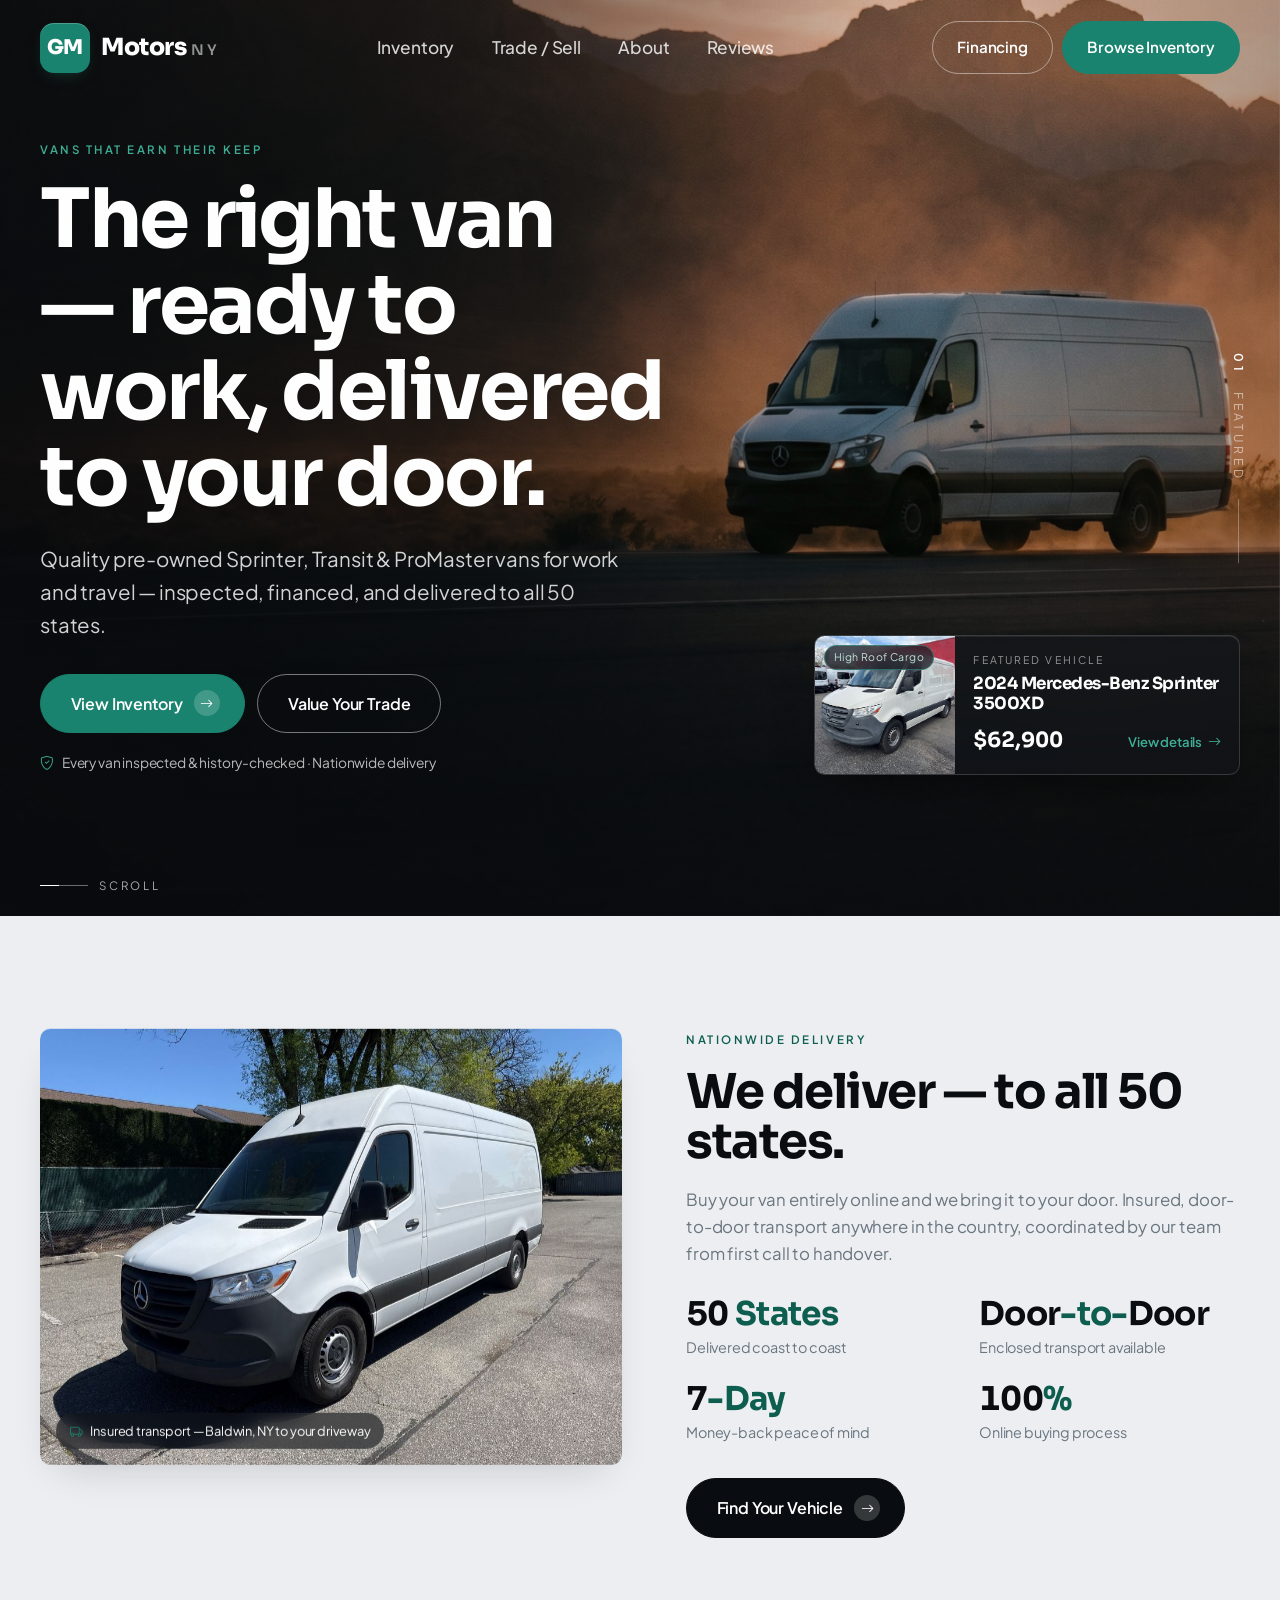
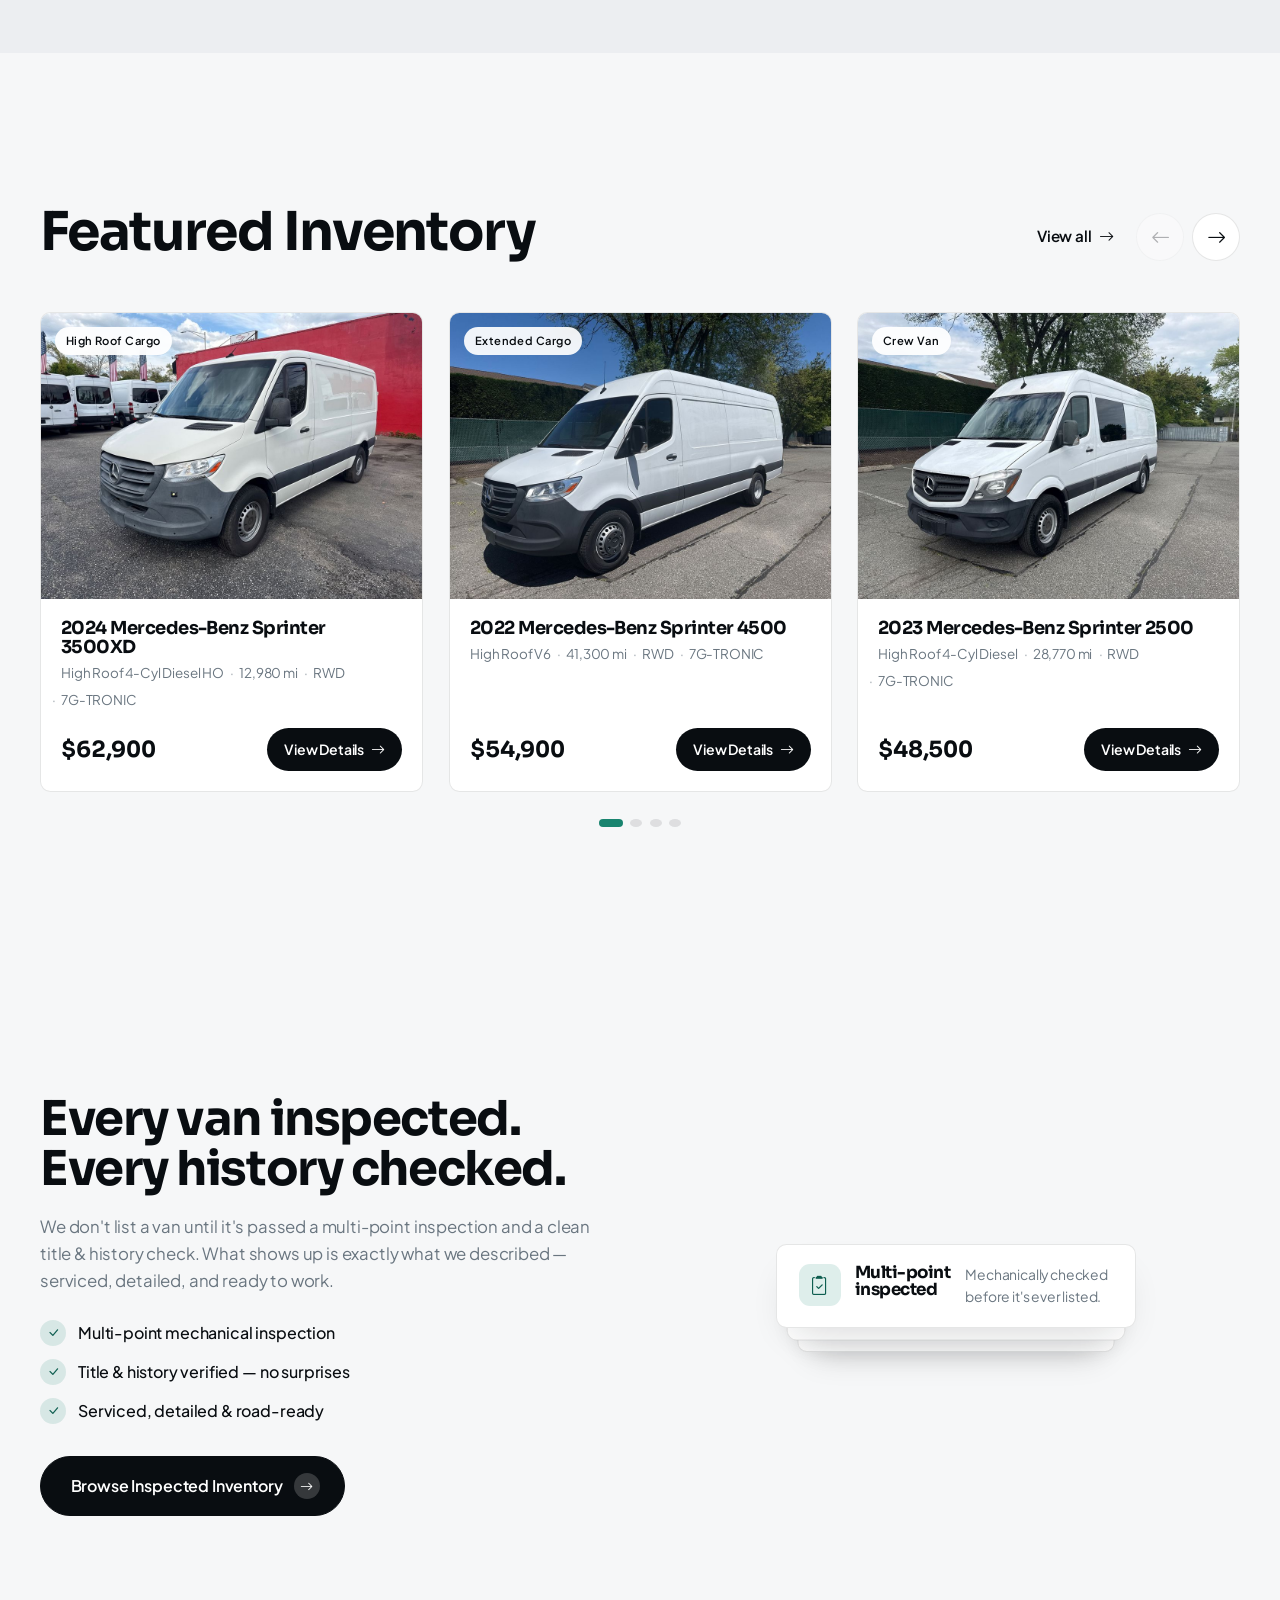
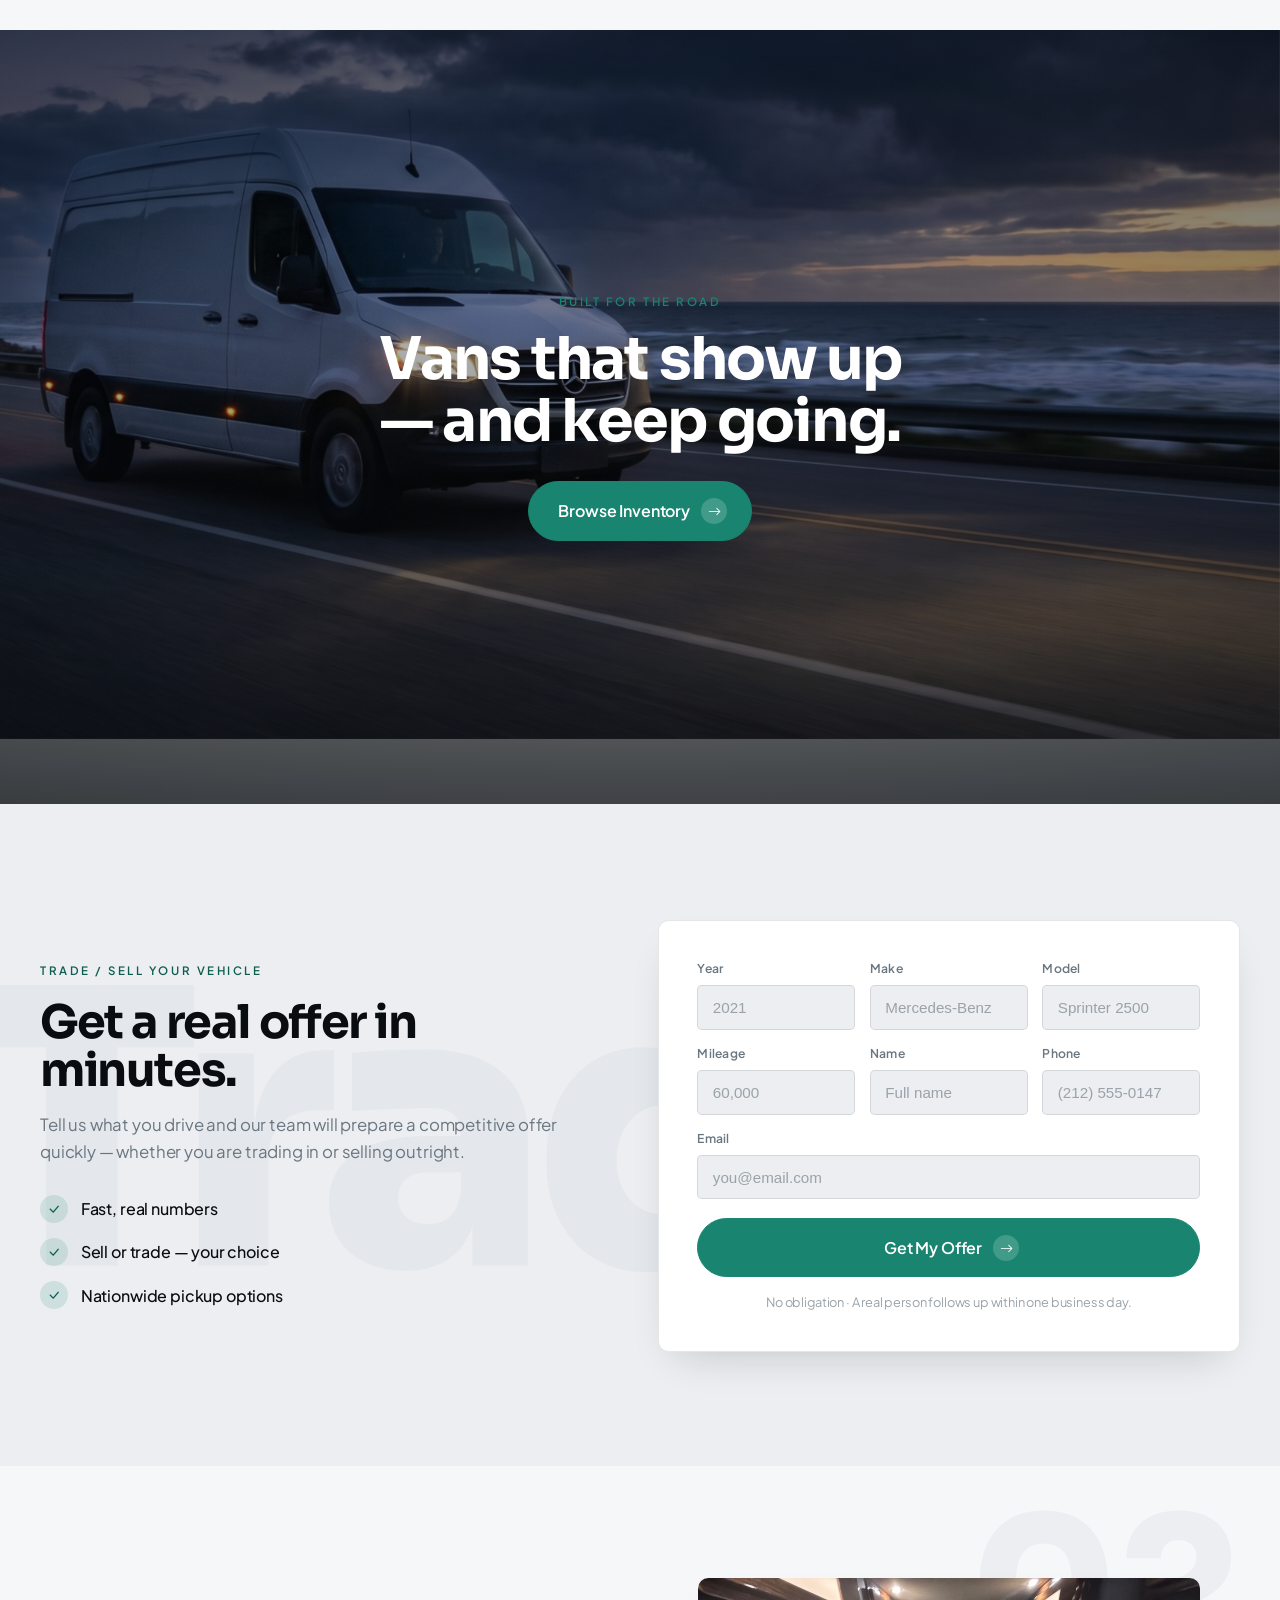
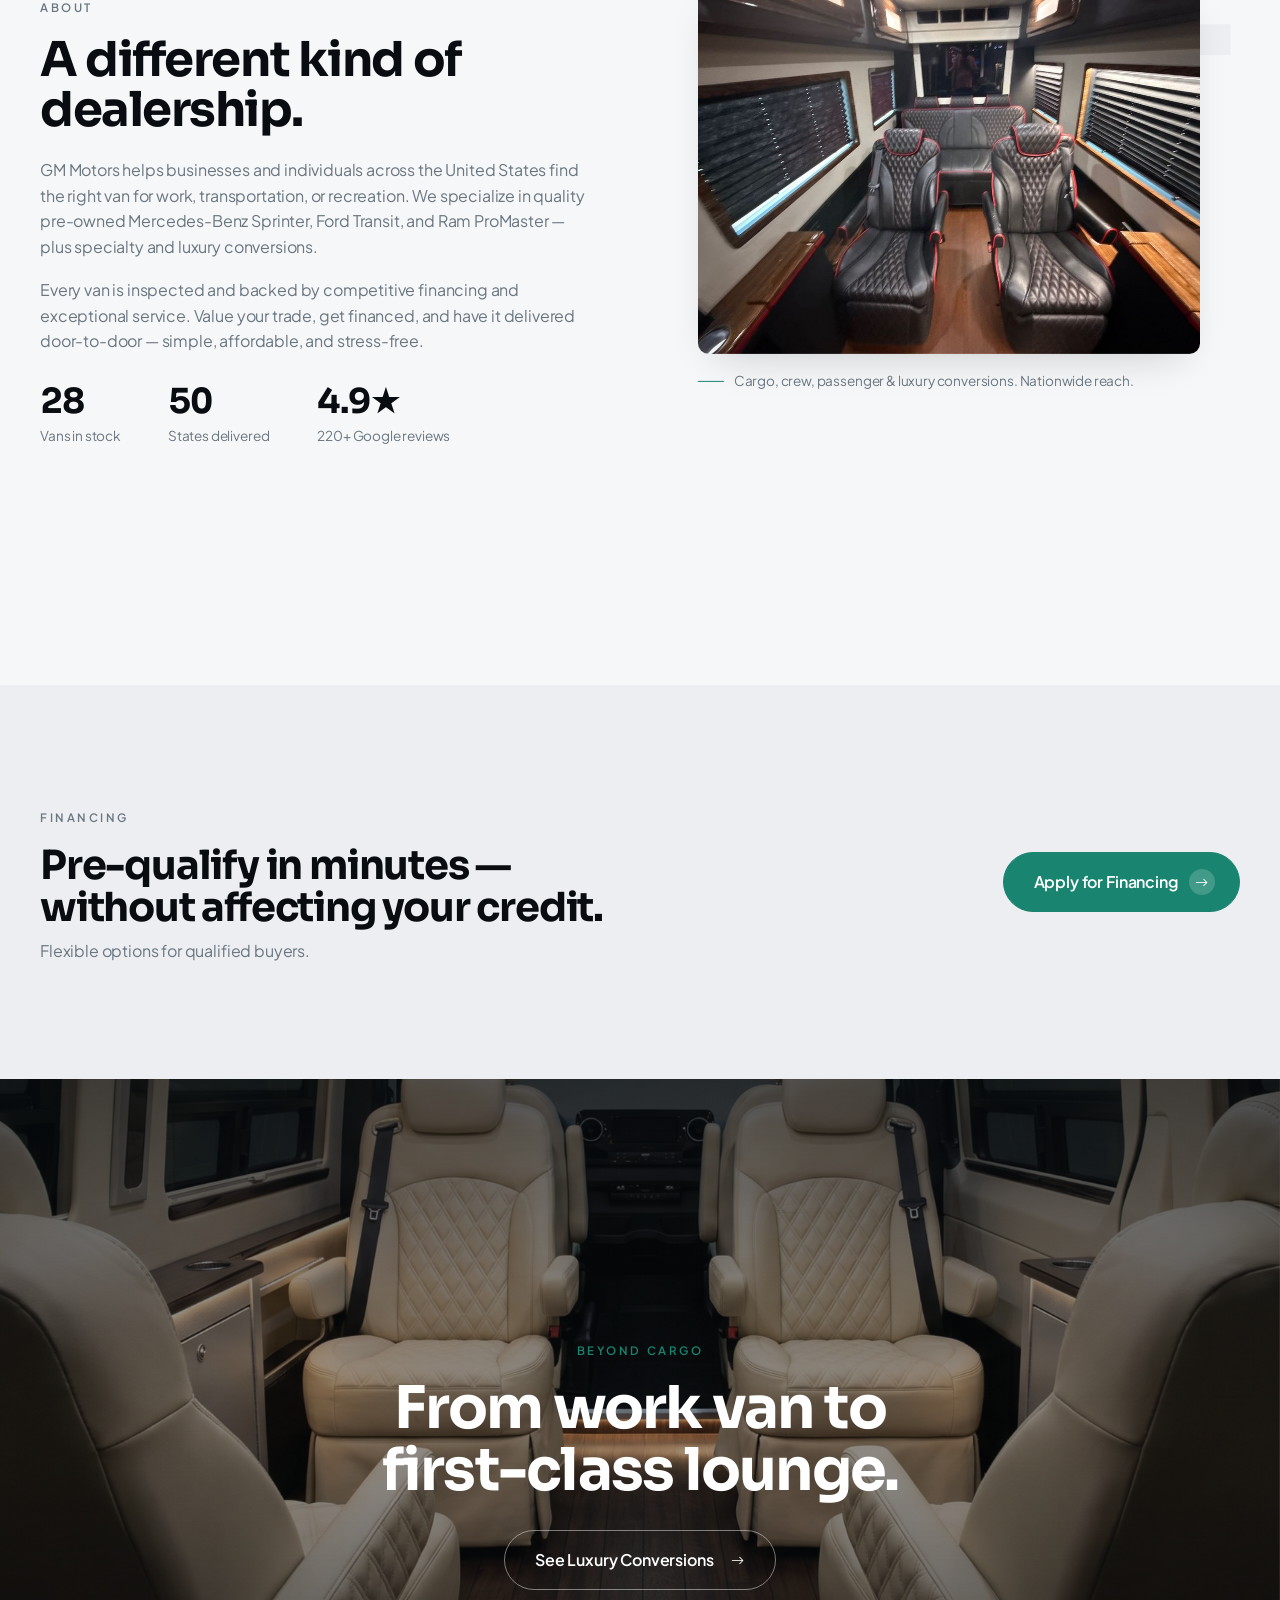
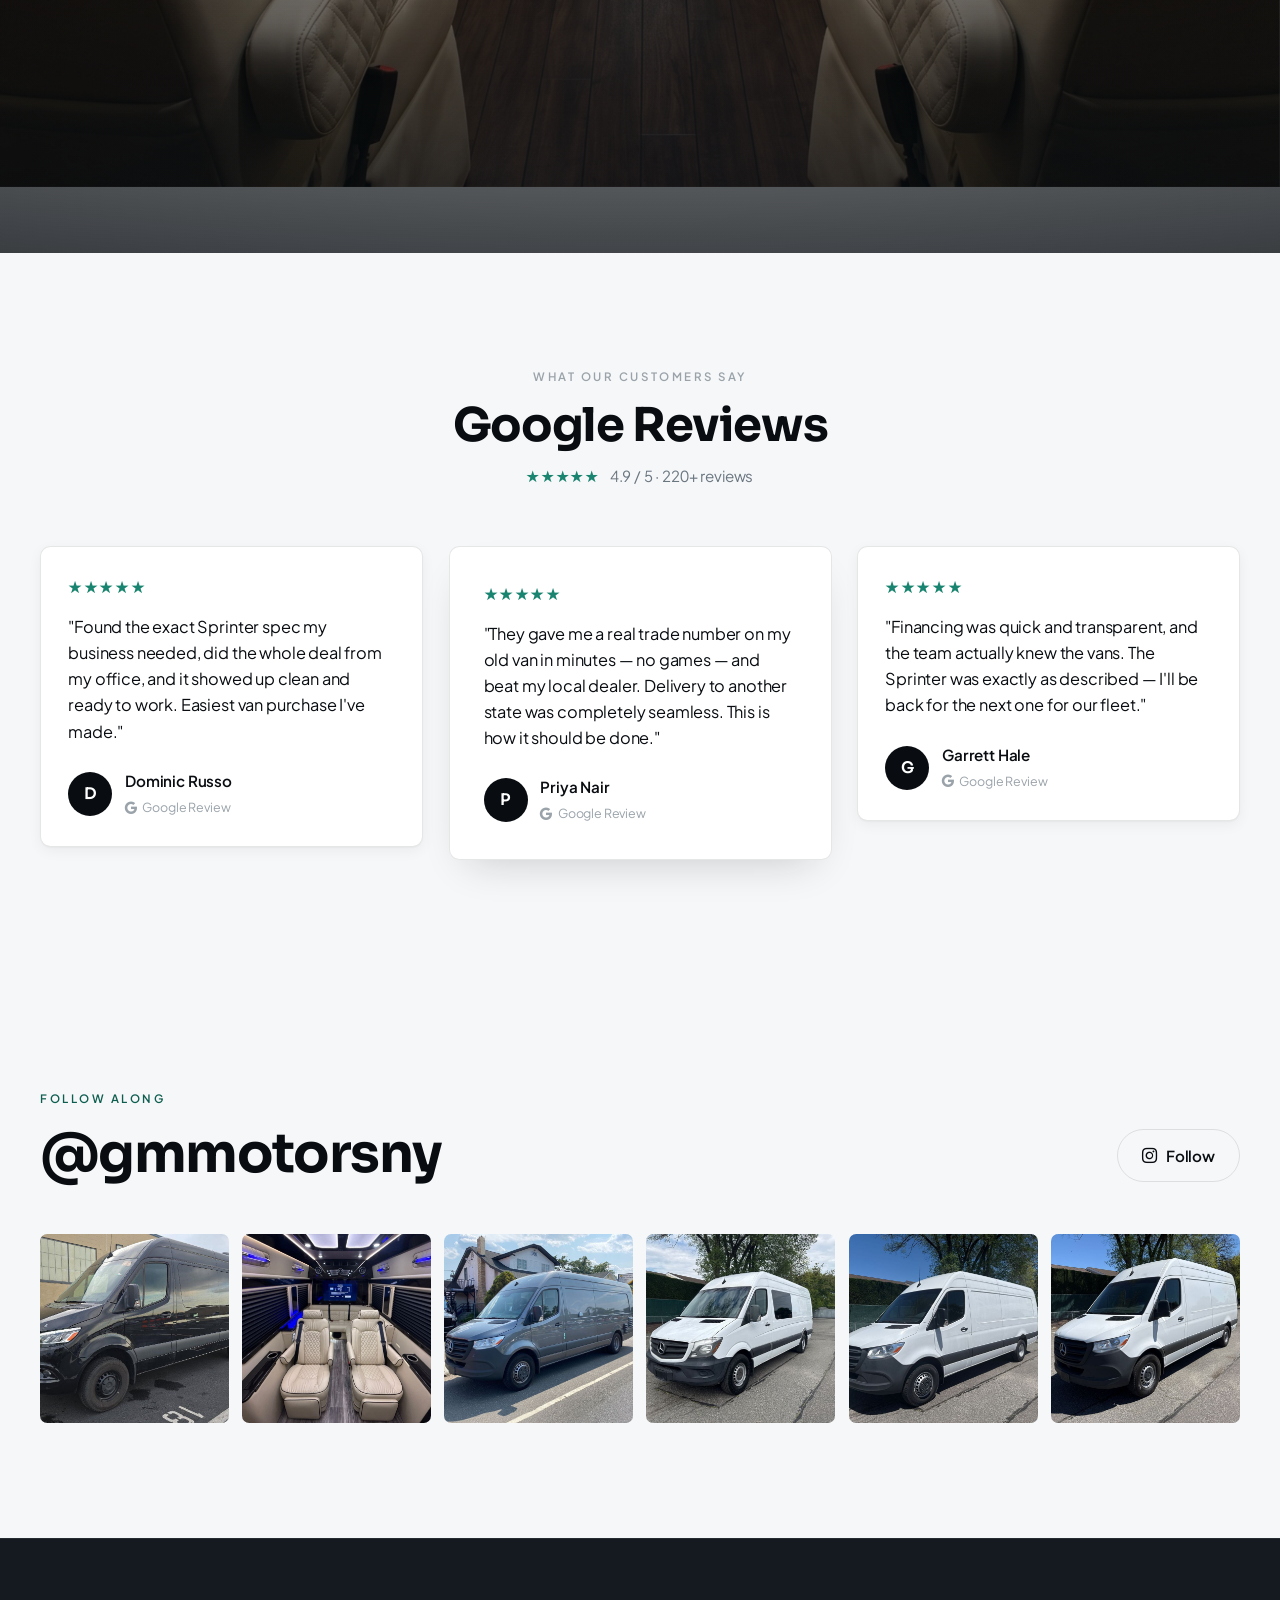
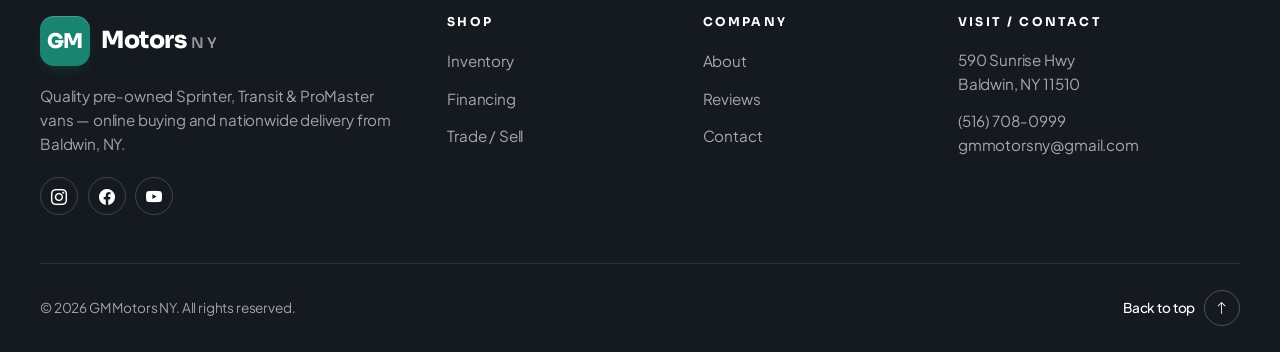
==== commit 9c3e57a6: "Home: photo breakers, inspected trust block, scroll-reveal system, creative pass - New real hero ima" ====
--- a/index.html
+++ b/index.html
@@ -70,7 +70,7 @@
   <!-- ============================ HERO ============================ -->
   <section class="hero">
     <div class="hero__bg">
-      <img src="assets/img/vans/hero-sprinter.jpg" alt="White Mercedes-Benz Sprinter high-roof van on an open highway at golden hour" />
+      <img src="assets/img/hero/GM_hero1.jpg" alt="White Mercedes-Benz Sprinter on a desert highway at sunset" />
     </div>
     <div class="hero__overlay"></div>
 
@@ -81,30 +81,29 @@
     <div class="container">
       <div class="hero__grid">
         <div class="hero__intro">
-          <span class="hero__pill"><i class="bi bi-truck"></i> We deliver nationwide — all 50 states</span>
-          <p class="eyebrow hero__eyebrow">Featured Inventory</p>
-          <h1 class="hero__title">The right van, delivered to your door.</h1>
-          <p class="hero__sub" data-hero-sub>Quality pre-owned Sprinter, Transit &amp; ProMaster vans — financed and delivered nationwide.</p>
+          <p class="eyebrow hero__eyebrow">Vans that earn their keep</p>
+          <h1 class="hero__title">The right van — ready to work, delivered to your door.</h1>
+          <p class="hero__sub" data-hero-sub>Quality pre-owned Sprinter, Transit &amp; ProMaster vans for work and travel — inspected, financed, and delivered to all 50 states.</p>
           <div class="hero__ctas">
             <a href="inventory.html" class="btn btn--accent btn--lg">View Inventory <span class="btn__ic"><i class="bi bi-arrow-right"></i></span></a>
             <a href="#trade" class="btn btn--ghost-light btn--lg">Value Your Trade</a>
           </div>
+          <p class="hero__assure"><i class="bi bi-shield-check"></i> Every van inspected &amp; history-checked · Nationwide delivery</p>
         </div>
 
         <!-- floating featured vehicle panel (populated from inventory data) -->
         <aside class="feat-panel" data-panel aria-label="Featured vehicle">
-          <div class="feat-panel__top">
+          <a href="vehicle.html" class="feat-panel__media">
+            <img data-panel-img src="assets/img/vans/van-12.jpg" alt="2024 Mercedes-Benz Sprinter 3500XD" loading="eager" />
+            <span class="feat-panel__badge" data-panel-badge>High Roof Cargo</span>
+          </a>
+          <div class="feat-panel__info">
             <span class="feat-panel__tag">Featured vehicle</span>
-            <span class="feat-panel__badge" data-panel-badge>High Roof Cargo</span>
-          </div>
-          <h2 class="feat-panel__name" data-panel-name>2024 Mercedes-Benz Sprinter 3500XD</h2>
-          <div class="feat-panel__meta">
-            <span>Mileage <span data-panel-mileage><b>12,980 mi</b></span></span>
-            <span>Drive <span data-panel-drive><b>RWD</b></span></span>
-          </div>
-          <div class="feat-panel__row">
-            <span class="feat-panel__price" data-panel-price>$62,900</span>
-            <a href="vehicle.html" class="feat-panel__link">View details <i class="bi bi-arrow-right arrow"></i></a>
+            <h2 class="feat-panel__name" data-panel-name>2024 Mercedes-Benz Sprinter 3500XD</h2>
+            <div class="feat-panel__row">
+              <span class="feat-panel__price" data-panel-price>$62,900</span>
+              <a href="vehicle.html" class="feat-panel__link">View details <i class="bi bi-arrow-right arrow"></i></a>
+            </div>
           </div>
         </aside>
       </div>
@@ -177,6 +176,56 @@
         </div>
         <div class="carousel__dots" data-car-dots aria-hidden="true"></div>
       </div>
+    </div>
+  </section>
+
+  <!-- ============================ EVERY VAN INSPECTED ============================ -->
+  <section class="section inspected" id="inspected">
+    <div class="container">
+      <div class="inspected__grid">
+        <div class="inspected__copy" data-reveal>
+          <p class="eyebrow">Buy With Confidence</p>
+          <h2>Every van inspected. Every history checked.</h2>
+          <p class="lead-copy">We don't list a van until it's passed a multi-point inspection and a clean title &amp; history check. What shows up is exactly what we described — serviced, detailed, and ready to work.</p>
+          <ul class="inspected__list">
+            <li><span class="ic"><i class="bi bi-check-lg"></i></span> Multi-point mechanical inspection</li>
+            <li><span class="ic"><i class="bi bi-check-lg"></i></span> Title &amp; history verified — no surprises</li>
+            <li><span class="ic"><i class="bi bi-check-lg"></i></span> Serviced, detailed &amp; road-ready</li>
+          </ul>
+          <a href="inventory.html" class="btn btn--ink btn--lg">Browse Inspected Inventory <span class="btn__ic"><i class="bi bi-arrow-right"></i></span></a>
+        </div>
+
+        <div class="inspected__visual" data-reveal style="--d:.1s">
+          <div class="stack">
+            <article class="stack__card">
+              <span class="stack__ic"><i class="bi bi-clipboard2-check"></i></span>
+              <h3>Multi-point inspected</h3>
+              <p>Mechanically checked before it's ever listed.</p>
+            </article>
+            <article class="stack__card">
+              <span class="stack__ic"><i class="bi bi-file-earmark-text"></i></span>
+              <h3>Clean history</h3>
+              <p>Title and history verified — no surprises.</p>
+            </article>
+            <article class="stack__card">
+              <span class="stack__ic"><i class="bi bi-truck"></i></span>
+              <h3>Delivered ready</h3>
+              <p>Serviced, detailed, and ready to earn day one.</p>
+            </article>
+          </div>
+        </div>
+      </div>
+    </div>
+  </section>
+
+  <!-- ============================ PHOTO BREAKER — on the road ============================ -->
+  <section class="breaker" aria-label="Built for the road">
+    <div class="breaker__bg" data-parallax="0.22"><img src="assets/img/vans/break-road.jpg" alt="White Mercedes-Benz Sprinter on a coastal highway at dusk" loading="lazy" /></div>
+    <div class="breaker__overlay"></div>
+    <div class="container breaker__inner" data-reveal>
+      <p class="eyebrow eyebrow--light">Built For The Road</p>
+      <h2 class="breaker__title">Vans that show up — and keep going.</h2>
+      <a href="inventory.html" class="btn btn--accent btn--lg">Browse Inventory <span class="btn__ic"><i class="bi bi-arrow-right"></i></span></a>
     </div>
   </section>
 
@@ -231,6 +280,11 @@
           <h2>A different kind of dealership.</h2>
           <p>GM Motors helps businesses and individuals across the United States find the right van for work, transportation, or recreation. We specialize in quality pre-owned Mercedes-Benz Sprinter, Ford Transit, and Ram ProMaster — plus specialty and luxury conversions.</p>
           <p>Every van is inspected and backed by competitive financing and exceptional service. Value your trade, get financed, and have it delivered door-to-door — simple, affordable, and stress-free.</p>
+          <div class="about__stats">
+            <div><span class="about__stat-num"><span data-count="28">28</span></span><span class="about__stat-label">Vans in stock</span></div>
+            <div><span class="about__stat-num"><span data-count="50">50</span></span><span class="about__stat-label">States delivered</span></div>
+            <div><span class="about__stat-num">4.9★</span><span class="about__stat-label">220+ Google reviews</span></div>
+          </div>
           <a href="inventory.html" class="btn btn--ink btn--lg">Explore the Inventory <span class="btn__ic"><i class="bi bi-arrow-right"></i></span></a>
         </div>
         <figure class="about__media" data-parallax>
@@ -252,6 +306,17 @@
         </div>
         <a href="#" class="btn btn--accent btn--lg">Apply for Financing <span class="btn__ic"><i class="bi bi-arrow-right"></i></span></a>
       </div>
+    </div>
+  </section>
+
+  <!-- ============================ PHOTO BREAKER — luxury conversions ============================ -->
+  <section class="breaker breaker--lux" aria-label="Luxury conversions">
+    <div class="breaker__bg" data-parallax="0.22"><img src="assets/img/vans/break-lux.jpg" alt="Luxury executive Mercedes-Benz Sprinter conversion interior" loading="lazy" /></div>
+    <div class="breaker__overlay"></div>
+    <div class="container breaker__inner" data-reveal>
+      <p class="eyebrow eyebrow--light">Beyond Cargo</p>
+      <h2 class="breaker__title">From work van to first-class lounge.</h2>
+      <a href="inventory.html" class="btn btn--ghost-light btn--lg">See Luxury Conversions <span class="btn__ic"><i class="bi bi-arrow-right"></i></span></a>
     </div>
   </section>
 
--- a/css/home.css
+++ b/css/home.css
@@ -24,11 +24,11 @@
   --accent-btn-hv: #0E5E50;
   --accent-soft:   rgba(25,132,111,.14);
 
-  /* radius */
-  --r-sm: .55rem;
-  --r:    .9rem;
-  --r-lg: 1.4rem;
-  --r-xl: 2rem;
+  /* radius — tightened for a more serious, professional feel */
+  --r-sm: .3rem;
+  --r:    .45rem;
+  --r-lg: .65rem;
+  --r-xl: .9rem;
   --r-pill: 100px;
 
   /* shadows (tinted to ink) */
@@ -132,27 +132,27 @@
 }
 .nav__inner {
   display: flex; align-items: center; justify-content: space-between; gap: 1.5rem;
-  height: 76px; border-bottom: 1px solid transparent; transition: height .35s var(--ease), border-color .35s var(--ease);
+  height: 96px; border-bottom: 1px solid transparent; transition: height .35s var(--ease), border-color .35s var(--ease);
 }
 .nav__logo { font-family: var(--display); font-weight: 800; font-size: 1.18rem; letter-spacing: -.02em; color: #fff; transition: color .35s var(--ease); }
 .nav__logo span { font-weight: 400; opacity: .55; }
 
 /* brand lockup: GM monogram emblem + wordmark */
-.brand { display: inline-flex; align-items: center; gap: .6rem; }
+.brand { display: inline-flex; align-items: center; gap: .7rem; }
 .brand__mark {
-  display: inline-grid; place-items: center; width: 38px; height: 38px;
-  border-radius: 11px; background: var(--accent); color: #fff;
-  font-family: var(--display); font-weight: 800; font-size: .98rem; letter-spacing: -.03em;
+  display: inline-grid; place-items: center; width: 50px; height: 50px;
+  border-radius: 14px; background: var(--accent); color: #fff;
+  font-family: var(--display); font-weight: 800; font-size: 1.27rem; letter-spacing: -.03em;
   box-shadow: inset 0 1px 0 rgba(255,255,255,.22), 0 6px 16px -8px rgba(25,132,111,.55);
   transition: transform .3s var(--ease);
 }
 .brand:hover .brand__mark { transform: translateY(-1px) rotate(-3deg); }
-.brand__word { font-family: var(--display); font-weight: 800; font-size: 1.14rem; letter-spacing: -.02em; line-height: 1; color: #fff; transition: color .35s var(--ease); display: inline-flex; align-items: baseline; gap: .32rem; }
+.brand__word { font-family: var(--display); font-weight: 800; font-size: 1.48rem; letter-spacing: -.02em; line-height: 1; color: #fff; transition: color .35s var(--ease); display: inline-flex; align-items: baseline; gap: .32rem; }
 .brand__ny { font-weight: 600; font-size: .62em; letter-spacing: .14em; opacity: .55; }
 .nav.is-scrolled .brand__word { color: var(--ink); }
 .nav.is-open .brand__word { color: var(--ink); }
 .nav__links { display: flex; gap: .25rem; }
-.nav__link { position: relative; padding: .5rem .9rem; font-size: .95rem; font-weight: 500; color: rgba(255,255,255,.82); transition: color .25s; }
+.nav__link { position: relative; padding: .55rem 1.05rem; font-size: 1.08rem; font-weight: 500; color: rgba(255,255,255,.82); transition: color .25s; }
 .nav__link::after { content: ""; position: absolute; left: .9rem; right: .9rem; bottom: .28rem; height: 1.5px; background: var(--accent-light); transform: scaleX(0); transform-origin: left; transition: transform .3s var(--ease); }
 .nav__link:hover { color: #fff; }
 .nav__link:hover::after { transform: scaleX(1); }
@@ -192,9 +192,9 @@
 /* ============================================================
    HERO
    ============================================================ */
-.hero { position: relative; min-height: 100vh; min-height: 100svh; display: flex; align-items: flex-end; overflow: hidden; color: #fff; }
+.hero { position: relative; min-height: 100vh; min-height: 100svh; display: flex; align-items: center; overflow: hidden; color: #fff; }
 .hero__bg { position: absolute; inset: 0; z-index: -2; will-change: transform; }
-.hero__bg img { width: 100%; height: 100%; object-fit: cover; object-position: 65% center; transform: scale(1.08); animation: heroZoom 16s var(--ease) forwards; }
+.hero__bg img { width: 100%; height: 100%; object-fit: cover; object-position: center; transform: scale(1.06); animation: heroZoom 16s var(--ease) forwards; }
 @keyframes heroZoom { to { transform: scale(1); } }
 .hero__overlay {
   position: absolute; inset: 0; z-index: -1;
@@ -202,7 +202,7 @@
     linear-gradient(90deg, rgba(10,11,14,.85) 0%, rgba(10,11,14,.55) 38%, rgba(10,11,14,.12) 72%, rgba(10,11,14,.32) 100%),
     linear-gradient(0deg, rgba(10,11,14,.82) 0%, rgba(10,11,14,0) 48%);
 }
-.hero .container { width: 100%; padding-top: clamp(7rem, 12vw, 9.5rem); padding-bottom: clamp(3rem, 7vw, 5.5rem); }
+.hero .container { width: 100%; padding-block: clamp(7rem, 11vw, 9rem); }
 .hero__grid { display: grid; grid-template-columns: 1.45fr .85fr; gap: 2rem 3rem; align-items: end; }
 .hero__pill {
   display: inline-flex; align-items: center; gap: .5rem; margin-bottom: 1.4rem;
@@ -233,24 +233,26 @@
 .hero__scroll .line::after { content: ""; position: absolute; inset: 0; width: 40%; background: #fff; animation: scrollLine 2.2s var(--ease) infinite; }
 @keyframes scrollLine { 0% { transform: translateX(-110%); } 60%, 100% { transform: translateX(280%); } }
 
-/* floating featured panel */
+/* floating featured panel — horizontal card: photo left, details right */
 .feat-panel {
-  margin-left: auto; max-width: 380px; width: 100%;
+  margin-left: auto; max-width: 480px; width: 100%; display: flex; overflow: hidden;
   background: rgba(20,22,28,.5); backdrop-filter: blur(16px) saturate(150%); -webkit-backdrop-filter: blur(16px) saturate(150%);
   border: 1px solid rgba(255,255,255,.16); border-radius: var(--r-lg);
-  padding: 1.4rem 1.5rem; box-shadow: inset 0 1px 0 rgba(255,255,255,.08), 0 26px 54px -26px rgba(0,0,0,.65);
-}
-.feat-panel__top { display: flex; justify-content: space-between; align-items: center; margin-bottom: 1rem; }
-.feat-panel__tag { font-size: .7rem; letter-spacing: .2em; text-transform: uppercase; color: rgba(255,255,255,.6); }
-.feat-panel__badge { background: var(--accent-soft); color: #bfe5db; border: 1px solid rgba(63,174,150,.5); padding: .22rem .65rem; border-radius: var(--r-pill); font-size: .7rem; letter-spacing: .04em; }
-.feat-panel__name { font-family: var(--display); font-weight: 700; font-size: 1.32rem; margin-bottom: .55rem; }
-.feat-panel__meta { display: flex; gap: 1.4rem; color: rgba(255,255,255,.68); font-size: .88rem; margin-bottom: 1.15rem; }
-.feat-panel__meta b { color: #fff; font-weight: 600; }
-.feat-panel__row { display: flex; justify-content: space-between; align-items: center; padding-top: 1rem; border-top: 1px solid rgba(255,255,255,.14); }
-.feat-panel__price { font-family: var(--display); font-weight: 700; font-size: 1.55rem; color: #fff; }
-.feat-panel__link { display: inline-flex; align-items: center; gap: .4rem; font-size: .85rem; font-weight: 600; color: var(--accent-light); }
+  box-shadow: inset 0 1px 0 rgba(255,255,255,.08), 0 26px 54px -26px rgba(0,0,0,.65);
+}
+.feat-panel__media { position: relative; flex: 0 0 33%; min-height: 124px; display: block; overflow: hidden; }
+.feat-panel__media img { width: 100%; height: 100%; object-fit: cover; transition: transform .6s var(--ease); }
+.feat-panel:hover .feat-panel__media img { transform: scale(1.05); }
+.feat-panel__badge { position: absolute; top: .55rem; left: .55rem; background: rgba(20,22,28,.72); backdrop-filter: blur(6px); color: #bfe5db; border: 1px solid rgba(63,174,150,.5); padding: .2rem .55rem; border-radius: var(--r-pill); font-size: .66rem; letter-spacing: .04em; }
+.feat-panel__info { flex: 1; min-width: 0; padding: 1rem 1.15rem; display: flex; flex-direction: column; justify-content: center; }
+.feat-panel__tag { font-size: .66rem; letter-spacing: .2em; text-transform: uppercase; color: rgba(255,255,255,.55); margin-bottom: .35rem; }
+.feat-panel__name { font-family: var(--display); font-weight: 700; font-size: 1.05rem; line-height: 1.15; margin-bottom: .7rem; }
+.feat-panel__row { display: flex; justify-content: space-between; align-items: center; gap: .5rem; }
+.feat-panel__price { font-family: var(--display); font-weight: 700; font-size: 1.32rem; color: #fff; }
+.feat-panel__link { display: inline-flex; align-items: center; gap: .35rem; font-size: .82rem; font-weight: 600; color: var(--accent-light); white-space: nowrap; }
 .feat-panel__link .arrow { transition: transform .3s var(--ease); }
 .feat-panel__link:hover .arrow { transform: translateX(4px); }
+@media (max-width: 420px) { .feat-panel { flex-direction: column; } .feat-panel__media { flex-basis: auto; aspect-ratio: 16 / 10; min-height: 0; } }
 
 /* hero load animation */
 .hero__pill, .hero__eyebrow, .hero__title, .hero__sub, .hero__ctas, .feat-panel {
@@ -301,11 +303,69 @@
 .carousel__arrow { width: 48px; height: 48px; border-radius: 50%; border: 1px solid var(--line); background: var(--surface); display: inline-flex; align-items: center; justify-content: center; font-size: 1.2rem; color: var(--ink); transition: background-color .25s, color .25s, border-color .25s, opacity .25s; }
 .carousel__arrow:hover:not(:disabled) { background: var(--ink); color: #fff; border-color: var(--ink); }
 .carousel__arrow:disabled { opacity: .3; cursor: default; }
-.carousel__viewport { overflow: hidden; }
-.carousel__track { display: flex; --cgap: clamp(1rem, 2vw, 1.6rem); gap: var(--cgap); transition: transform .6s var(--ease); will-change: transform; touch-action: pan-y; }
+.carousel__viewport { overflow: hidden; cursor: grab; }
+.carousel__viewport.is-dragging { cursor: grabbing; }
+.carousel__track { display: flex; --cgap: clamp(1rem, 2vw, 1.6rem); gap: var(--cgap); transition: transform .6s var(--ease); will-change: transform; touch-action: pan-y; user-select: none; }
+.carousel__track img { -webkit-user-drag: none; user-select: none; }
 .carousel__dots { display: flex; gap: .45rem; justify-content: center; margin-top: 1.7rem; }
 .carousel__dot { width: 8px; height: 8px; border-radius: 50%; background: var(--line); transition: width .3s var(--ease), background-color .3s; }
 .carousel__dot.is-active { background: var(--accent); width: 24px; border-radius: 5px; }
+
+/* full-bleed inventory strip — spans the full viewport width */
+#featured > .container { max-width: none; }
+
+/* ============================================================
+   PHOTO BREAKERS — full-bleed cinematic bands between sections
+   ============================================================ */
+.breaker { position: relative; min-height: clamp(560px, 86vh, 880px); display: flex; align-items: center; justify-content: center; overflow: hidden; color: #fff; text-align: center; }
+.breaker__bg { position: absolute; inset: -24% 0; z-index: -2; will-change: transform; }
+.breaker__bg img { width: 100%; height: 100%; object-fit: cover; }
+.breaker__overlay { position: absolute; inset: 0; z-index: -1;
+  background: linear-gradient(180deg, rgba(9,13,17,.5) 0%, rgba(9,13,17,.34) 42%, rgba(9,13,17,.74) 100%),
+              radial-gradient(120% 80% at 50% 55%, rgba(9,13,17,0) 38%, rgba(9,13,17,.45) 100%); }
+.breaker__inner { max-width: 760px; margin-inline: auto; }
+.breaker__title { font-size: clamp(2.1rem, 4.6vw, 3.7rem); margin-bottom: 1.8rem; text-wrap: balance; }
+.breaker--lux .breaker__overlay {
+  background: linear-gradient(180deg, rgba(9,13,17,.52) 0%, rgba(9,13,17,.36) 45%, rgba(9,13,17,.72) 100%),
+              radial-gradient(120% 80% at 50% 55%, rgba(9,13,17,0) 38%, rgba(9,13,17,.5) 100%); }
+
+/* breaker text: stronger slide-up from below */
+.js .breaker__inner[data-reveal] { transform: translateY(70px); filter: none; transition: opacity .9s var(--ease), transform 1s var(--ease); }
+.js .breaker__inner[data-reveal].is-in { transform: none; }
+
+/* ============================================================
+   EVERY VAN INSPECTED — trust block (closes the belief gap)
+   ============================================================ */
+.inspected__grid { display: grid; grid-template-columns: 1fr 1fr; gap: clamp(2rem, 5vw, 4.5rem); align-items: center; }
+.inspected__copy h2 { font-size: clamp(2rem, 3.8vw, 3rem); margin-bottom: 1.2rem; }
+.inspected__list { list-style: none; padding: 0; margin: 1.6rem 0 2rem; display: flex; flex-direction: column; gap: .8rem; }
+.inspected__list li { display: flex; align-items: center; gap: .75rem; font-weight: 500; }
+.inspected__list .ic { flex: 0 0 auto; width: 26px; height: 26px; border-radius: 50%; background: var(--accent-soft); color: var(--accent-dark); display: inline-flex; align-items: center; justify-content: center; font-size: .8rem; }
+.inspected__visual { display: flex; justify-content: center; align-items: center; min-height: 380px; }
+
+/* trust cards — stacked deck by default, unstack into a readable column on hover */
+.stack { display: grid; grid-template-areas: "stack"; place-items: center; width: 360px; max-width: 100%; }
+.stack__card { grid-area: stack; width: 100%; background: var(--surface); border: 1px solid var(--line); border-radius: var(--r-lg); box-shadow: var(--shadow); padding: 1.2rem 1.35rem; display: flex; align-items: flex-start; gap: .9rem; transition: transform .55s var(--ease), box-shadow .55s var(--ease); }
+.stack__card:nth-child(1) { transform: translateY(0) scale(1);      z-index: 3; }
+.stack__card:nth-child(2) { transform: translateY(14px) scale(.94); z-index: 2; }
+.stack__card:nth-child(3) { transform: translateY(28px) scale(.88); z-index: 1; }
+.stack:hover .stack__card:nth-child(1) { transform: translateY(-124px) scale(1); }
+.stack:hover .stack__card:nth-child(2) { transform: translateY(0) scale(1); }
+.stack:hover .stack__card:nth-child(3) { transform: translateY(124px) scale(1); }
+.stack__ic { flex: 0 0 auto; width: 42px; height: 42px; border-radius: 11px; background: var(--accent-soft); color: var(--accent-dark); display: grid; place-items: center; font-size: 1.2rem; }
+.stack__card h3 { font-family: var(--display); font-weight: 700; font-size: 1.05rem; margin-bottom: .25rem; }
+.stack__card p { color: var(--ink-soft); font-size: .87rem; }
+/* touch devices have no hover — show the cards unstacked */
+@media (hover: none) {
+  .stack__card:nth-child(1) { transform: translateY(-124px) scale(1); }
+  .stack__card:nth-child(2) { transform: translateY(0) scale(1); }
+  .stack__card:nth-child(3) { transform: translateY(124px) scale(1); }
+}
+@media (max-width: 880px) { .inspected__grid { grid-template-columns: 1fr; } }
+
+/* hero trust microline (risk reversal) */
+.hero__assure { margin-top: 1.2rem; font-size: .86rem; color: rgba(255,255,255,.72); display: inline-flex; align-items: center; gap: .5rem; }
+.hero__assure .bi { color: var(--accent-light); }
 
 .v-card {
   flex: 0 0 calc((100% - (var(--per) - 1) * var(--cgap)) / var(--per));
@@ -328,7 +388,7 @@
   transition: opacity .35s var(--ease), transform .35s var(--ease);
 }
 .v-card:hover .v-card__actions, .v-card:focus-within .v-card__actions { opacity: 1; transform: none; pointer-events: auto; }
-.qbtn { flex: 1; display: inline-flex; flex-direction: column; align-items: center; gap: .25rem; padding: .5rem .2rem; border: 1px solid rgba(255,255,255,.22); border-radius: var(--r-sm); background: rgba(255,255,255,.12); backdrop-filter: blur(4px); color: #fff; font-size: .64rem; transition: background-color .2s, border-color .2s; }
+.qbtn { flex: 1; display: inline-flex; flex-direction: column; align-items: center; gap: .25rem; padding: .5rem .2rem; border: 1px solid rgba(255,255,255,.22); border-radius: var(--r-sm); background: rgba(255,255,255,.12); backdrop-filter: blur(4px); color: #fff; font-size: .6rem; text-transform: uppercase; letter-spacing: .05em; transition: background-color .2s, border-color .2s; }
 .qbtn .bi { font-size: .98rem; color: #fff; }
 .qbtn:hover { background: rgba(255,255,255,.24); border-color: #fff; }
 
@@ -383,6 +443,10 @@
 .about__copy h2 { font-size: clamp(2rem, 3.8vw, 3rem); margin-bottom: 1.3rem; }
 .about__copy p { color: var(--ink-soft); margin-top: 1.1rem; max-width: 50ch; }
 .about__copy .btn { margin-top: 1.9rem; }
+.about__stats { display: flex; gap: clamp(1.6rem, 4vw, 3rem); margin: 1.9rem 0 2.1rem; }
+.about__stats > div { display: flex; flex-direction: column; }
+.about__stat-num { font-family: var(--display); font-weight: 700; font-size: clamp(1.7rem, 2.7vw, 2.2rem); line-height: 1; letter-spacing: -.02em; font-variant-numeric: tabular-nums; }
+.about__stat-label { color: var(--ink-soft); font-size: .85rem; margin-top: .4rem; }
 .about__media { position: relative; }
 .about__media img { width: 100%; aspect-ratio: 4 / 3; object-fit: cover; border-radius: var(--r-lg); box-shadow: var(--shadow); }
 .about__cap { margin-top: 1rem; font-size: .85rem; color: var(--ink-soft); display: flex; align-items: center; gap: .6rem; }
@@ -461,6 +525,12 @@
 .js [data-reveal].is-in,
 .js [data-reveal-group] > .is-in { opacity: 1; transform: none; filter: none; }
 
+/* direction variants — titles/eyebrows slide in from the side, text rises from below */
+.js [data-reveal="left"]  { transform: translateX(-72px); filter: none; }
+.js [data-reveal="right"] { transform: translateX(72px);  filter: none; }
+.js [data-reveal="left"].is-in,
+.js [data-reveal="right"].is-in { transform: none; }
+
 /* ============================================================
    RESPONSIVE
    ============================================================ */
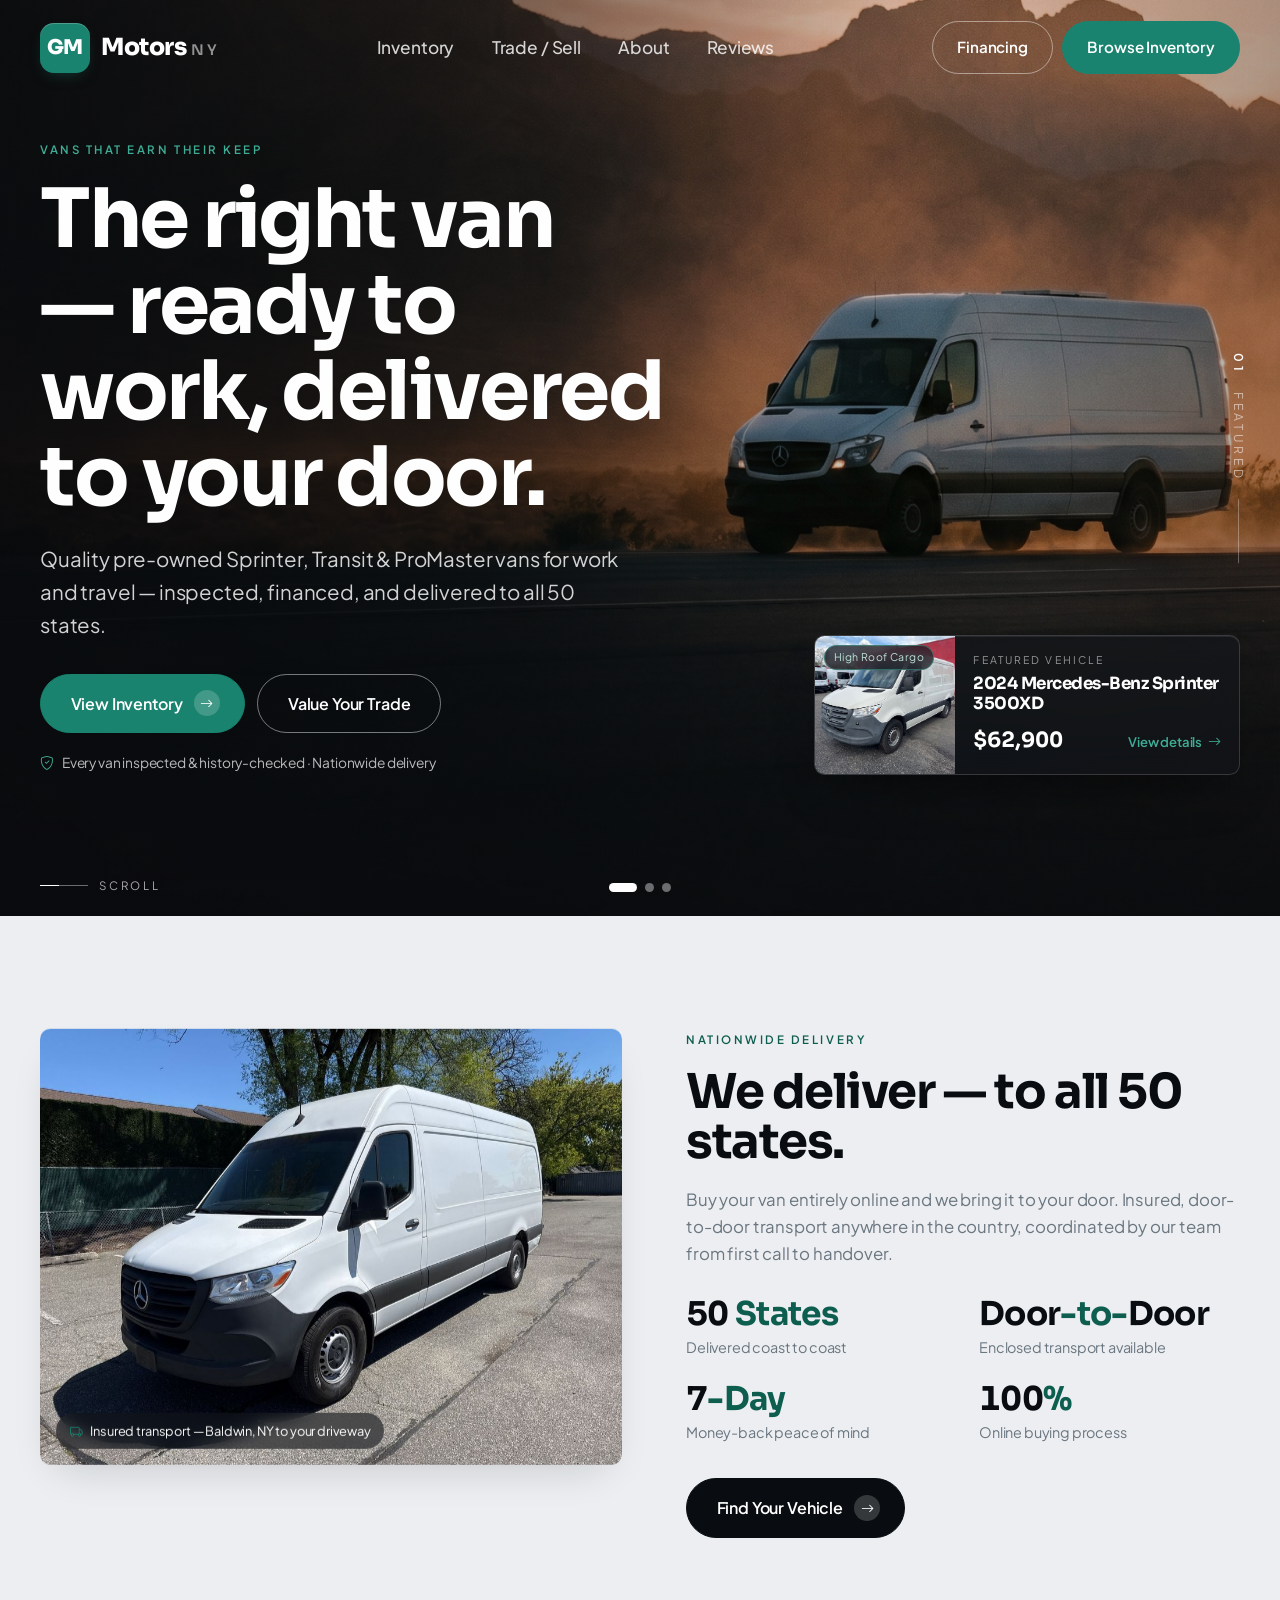
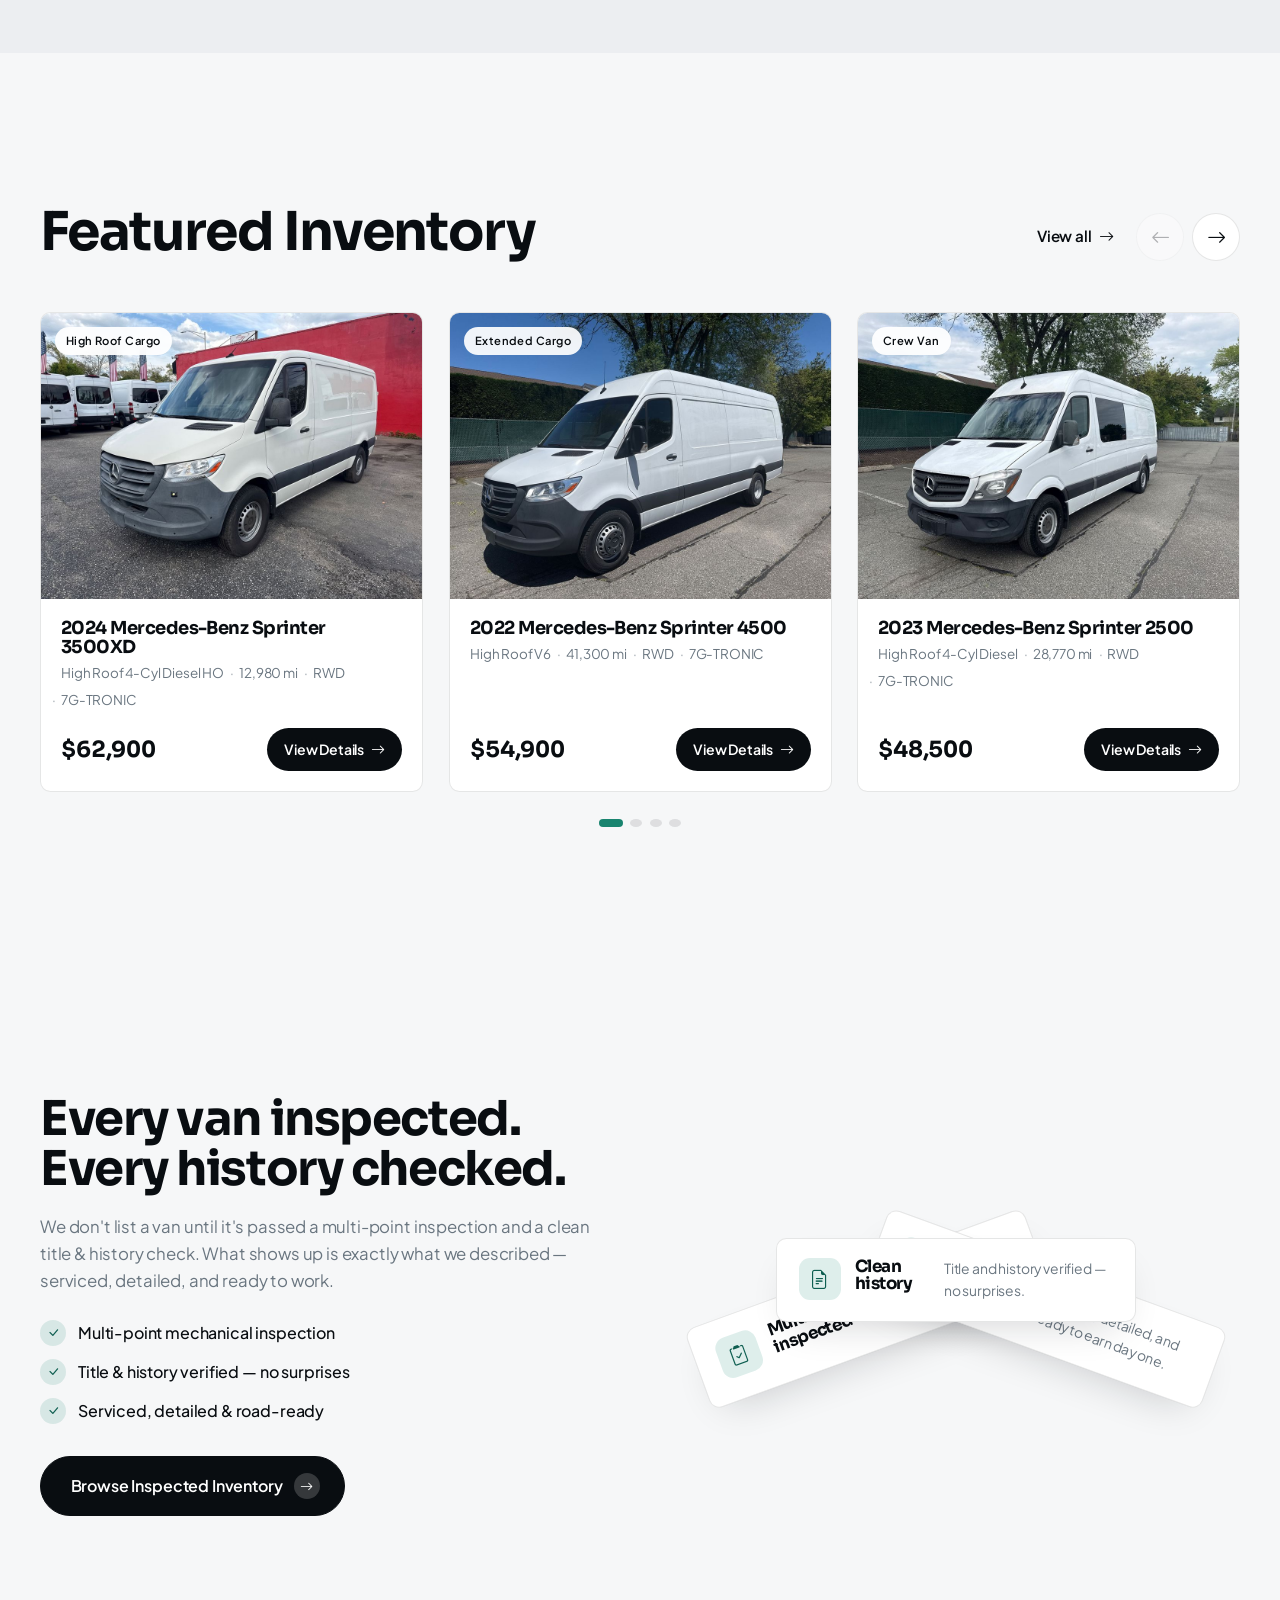
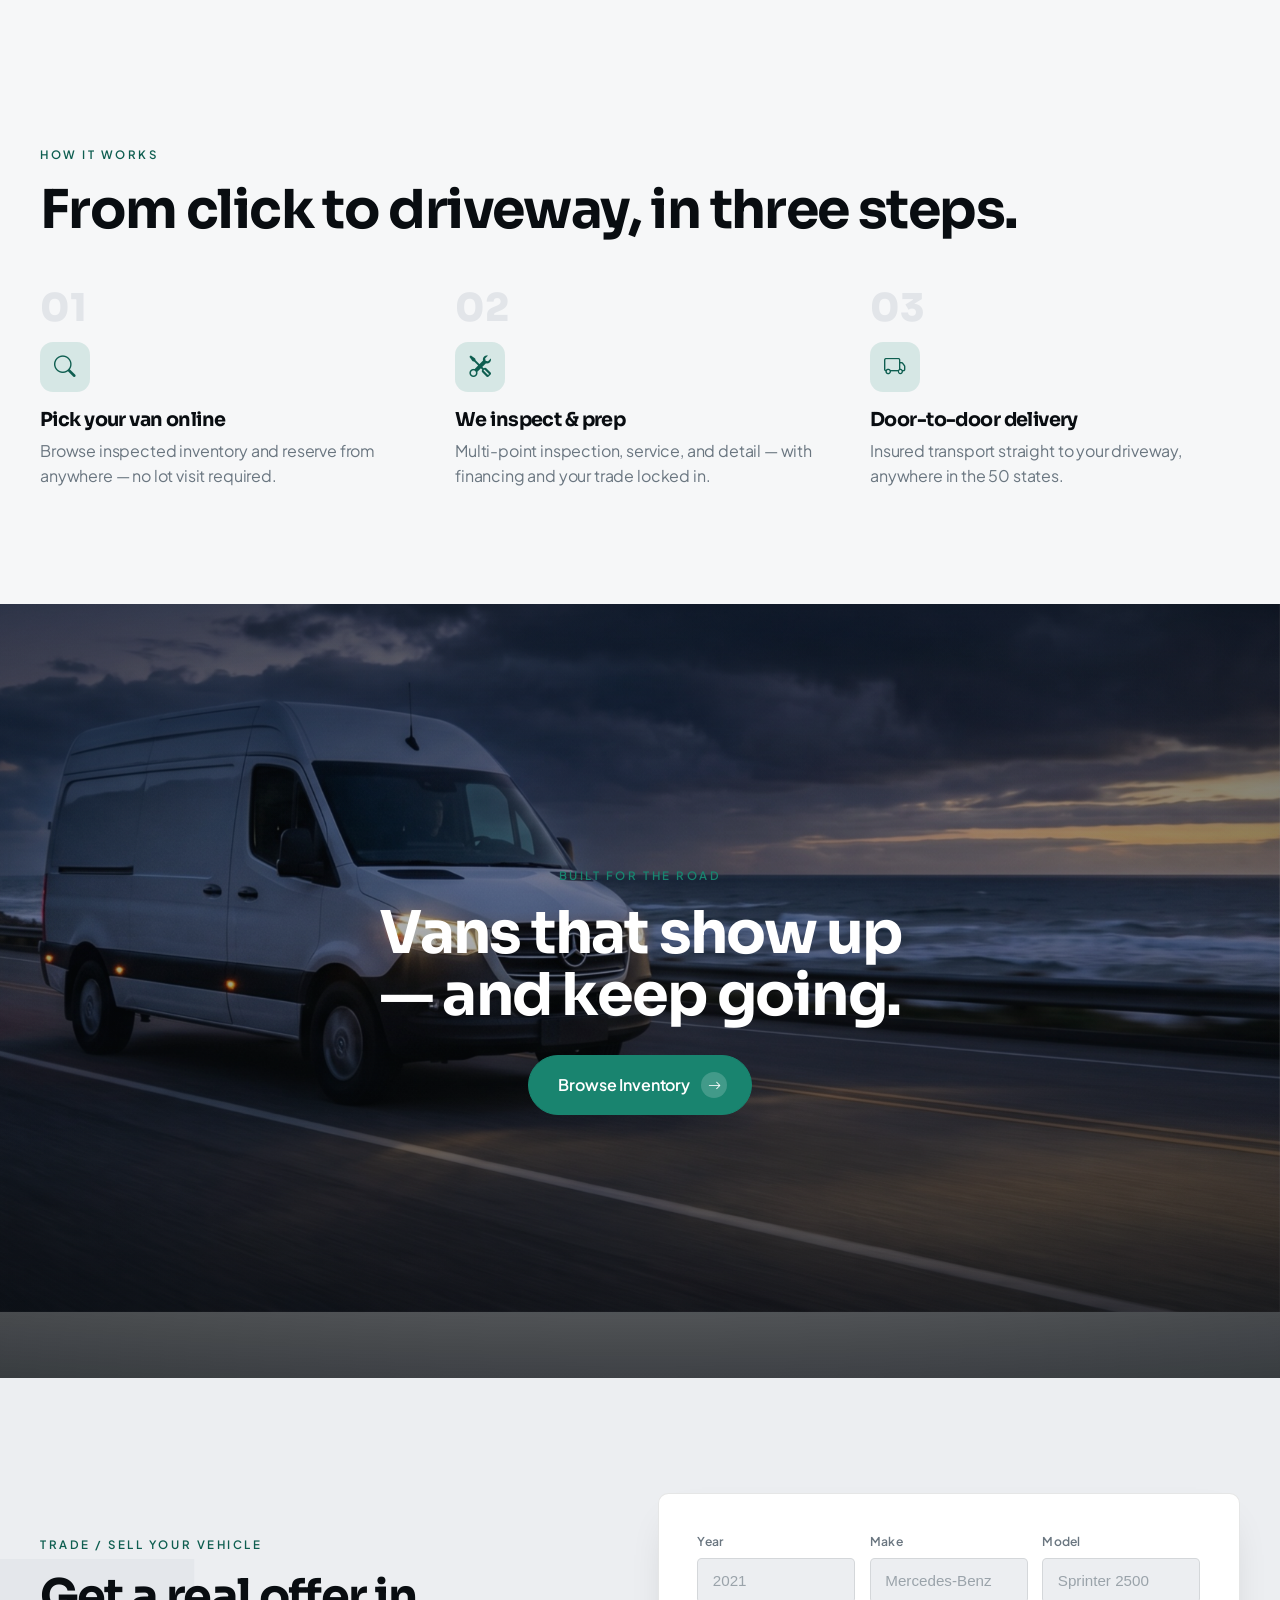
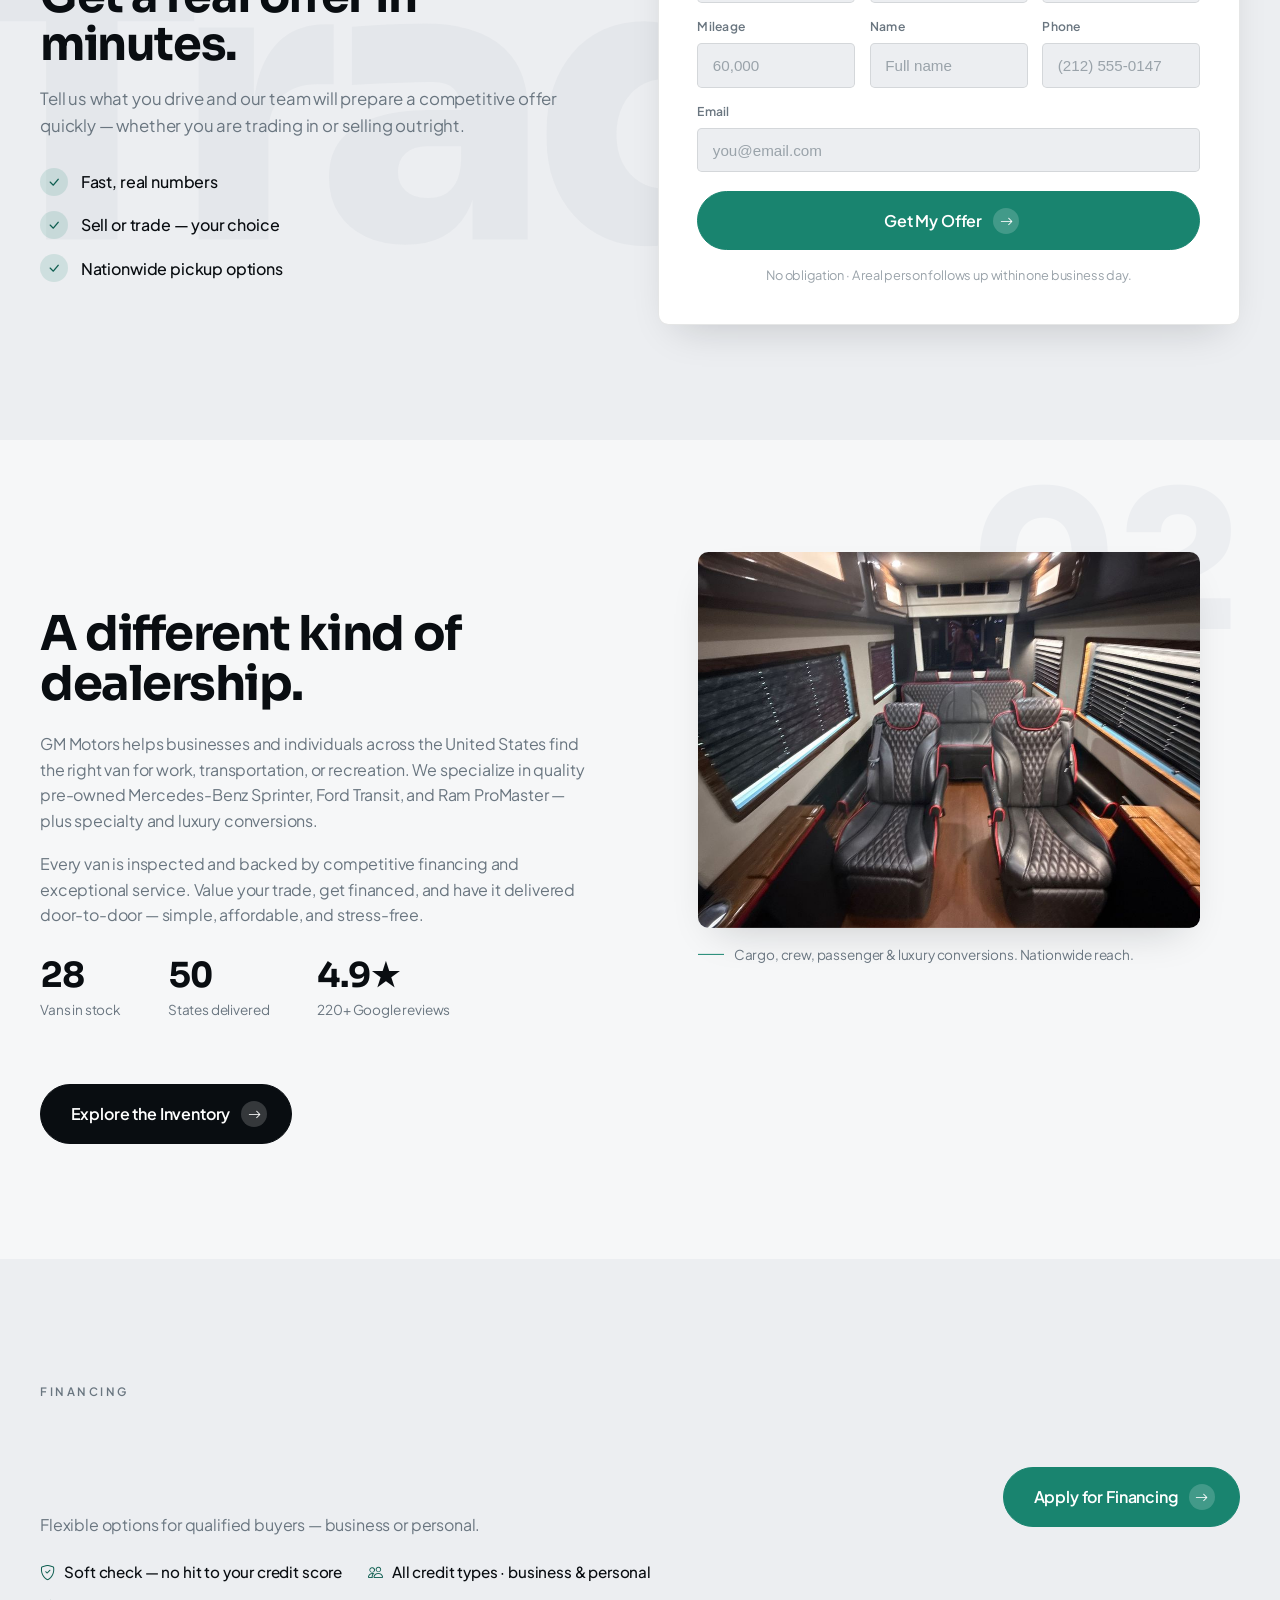
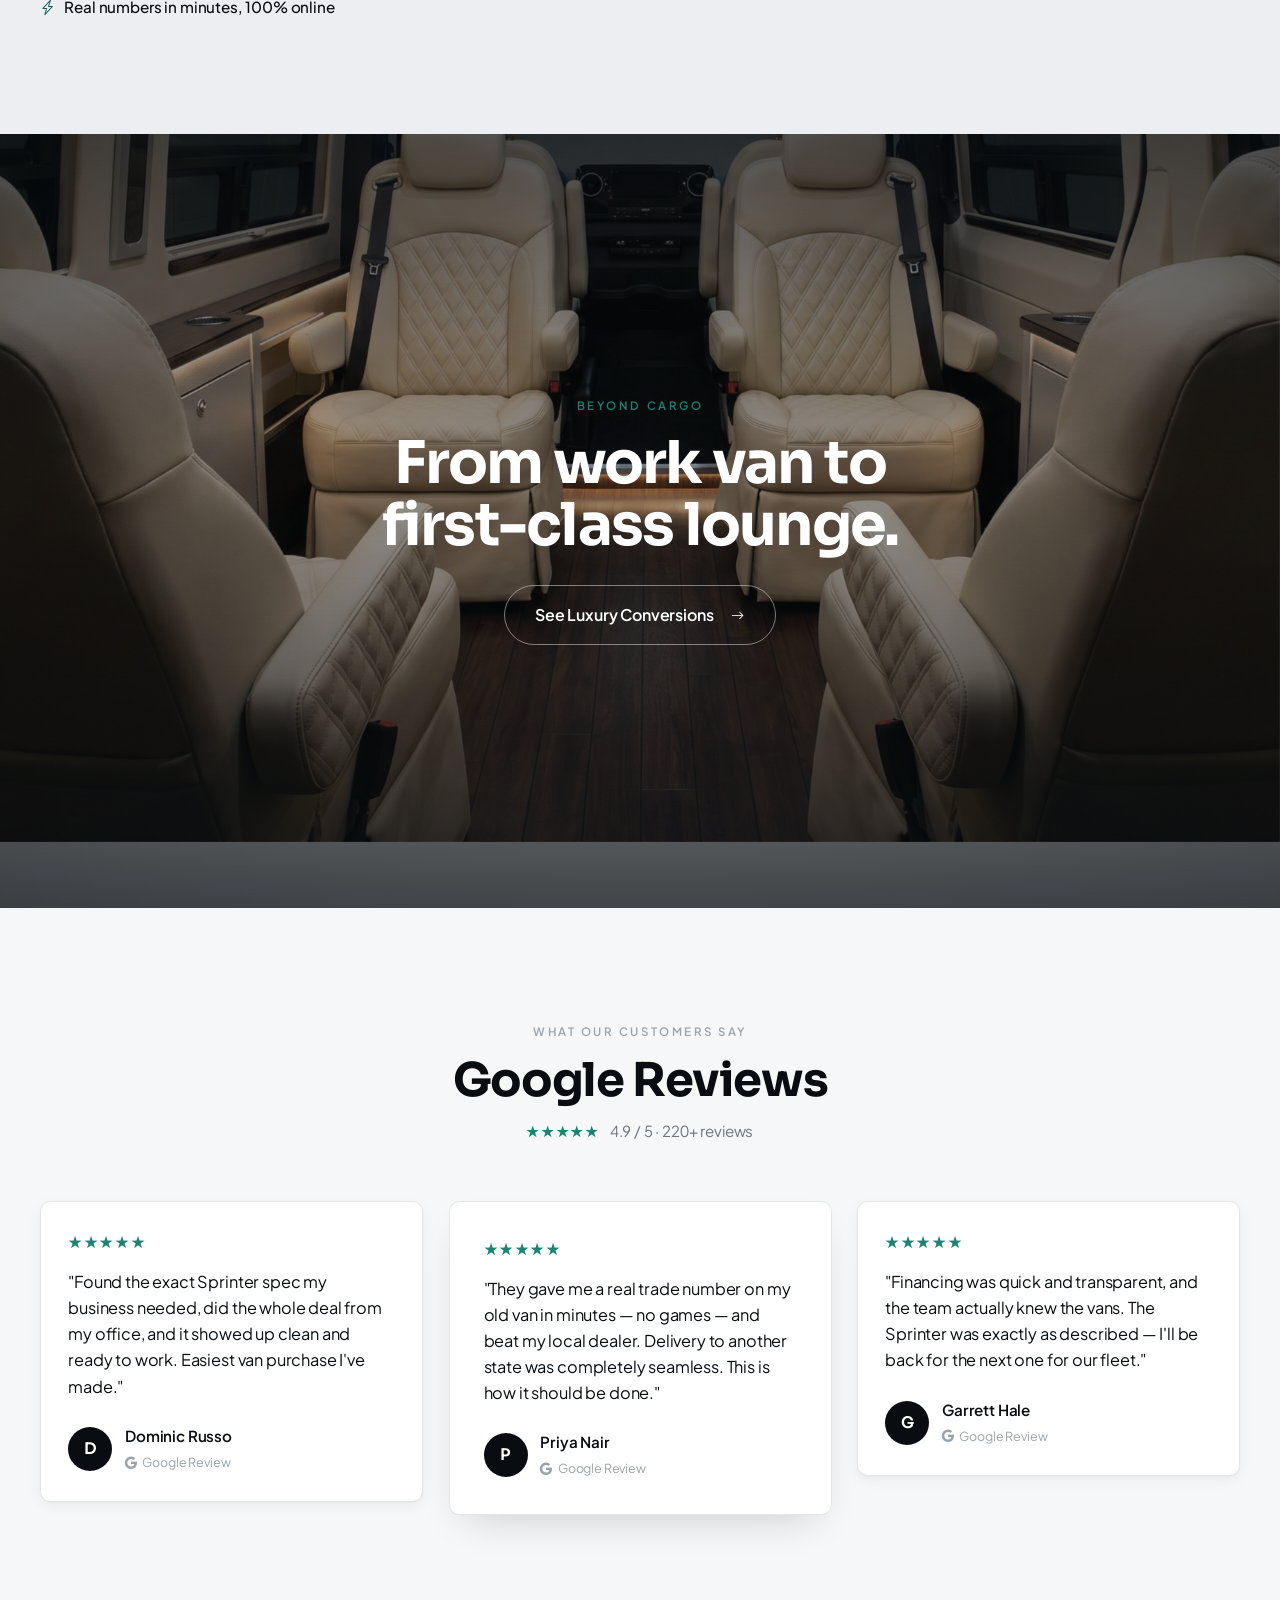
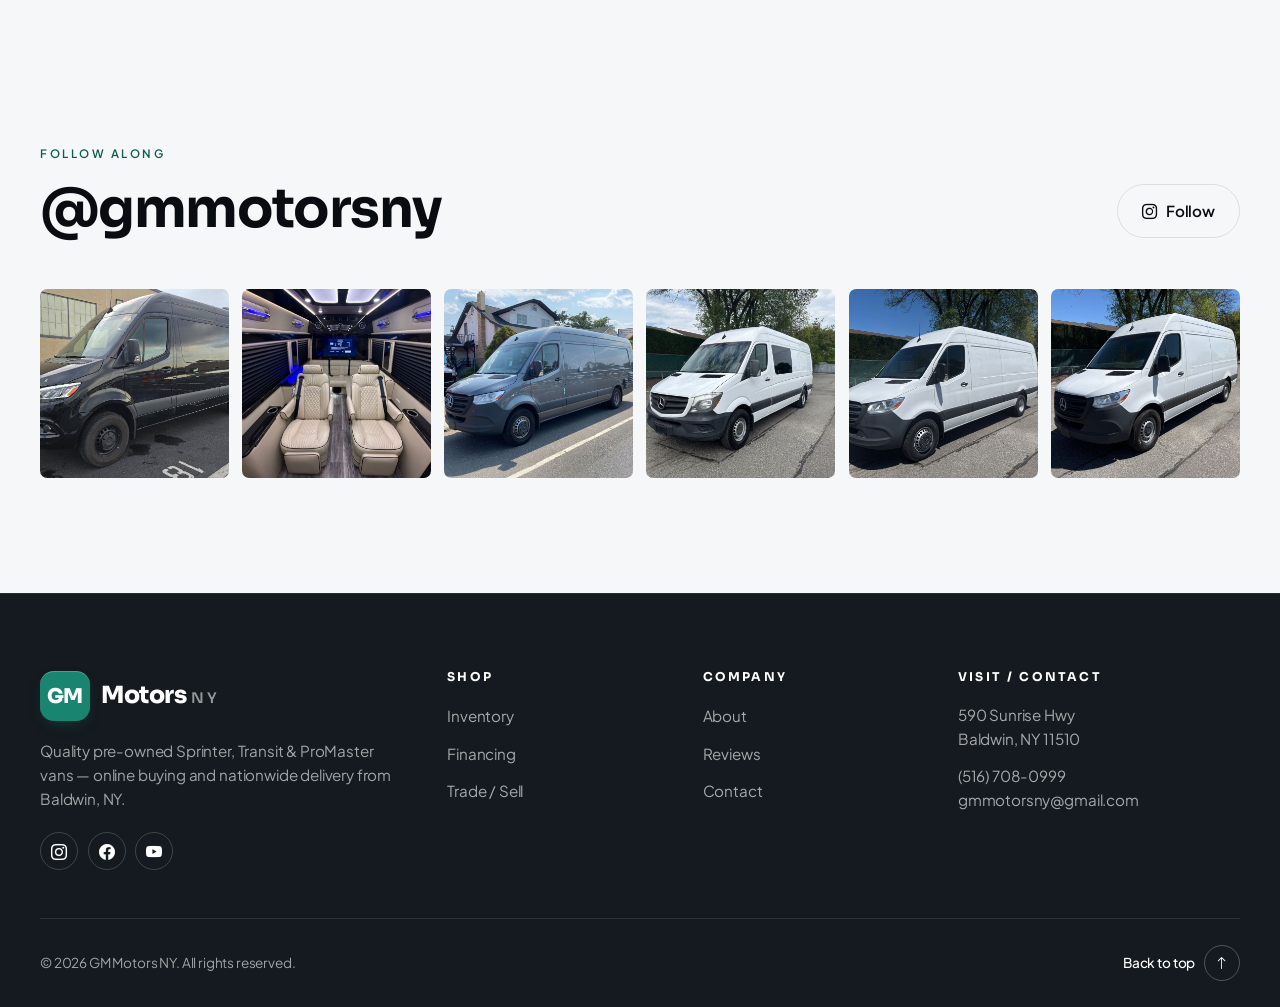
==== commit a96eb285: "Hero video slider with controls + How-It-Works & financing trust blocks - Hero background slider: vi" ====
--- a/index.html
+++ b/index.html
@@ -70,7 +70,9 @@
   <!-- ============================ HERO ============================ -->
   <section class="hero">
     <div class="hero__bg">
-      <img src="assets/img/hero/GM_hero1.jpg" alt="White Mercedes-Benz Sprinter on a desert highway at sunset" />
+      <div class="hero__slide is-active"><video src="assets/img/hero/hero1.mp4" autoplay muted playsinline preload="auto" poster="assets/img/hero/GM_hero1.jpg"></video></div>
+      <div class="hero__slide"><img src="assets/img/hero/GM_hero1.jpg" alt="White Mercedes-Benz Sprinter on a desert highway at sunset" /></div>
+      <div class="hero__slide"><img src="assets/img/hero/hero2.jpg" alt="White Mercedes-Benz Sprinter on a coastal cliff road at dusk" /></div>
     </div>
     <div class="hero__overlay"></div>
 
@@ -110,6 +112,7 @@
     </div>
 
     <div class="hero__scroll" aria-hidden="true"><span class="line"></span> Scroll</div>
+    <div class="hero__dots" data-hero-dots aria-label="Hero slide controls"></div>
   </section>
 
   <!-- ============================ WE DELIVER NATIONWIDE (dedicated section) ============================ -->
@@ -218,6 +221,38 @@
     </div>
   </section>
 
+  <!-- ============================ HOW IT WORKS ============================ -->
+  <section class="section steps" id="how-it-works">
+    <div class="container">
+      <div class="section-head">
+        <div>
+          <p class="eyebrow">How It Works</p>
+          <h2 class="section-title">From click to driveway, in three steps.</h2>
+        </div>
+      </div>
+      <div class="steps__grid" data-reveal-group>
+        <div class="step">
+          <span class="step__num">01</span>
+          <div class="step__ic"><i class="bi bi-search"></i></div>
+          <h3>Pick your van online</h3>
+          <p>Browse inspected inventory and reserve from anywhere — no lot visit required.</p>
+        </div>
+        <div class="step">
+          <span class="step__num">02</span>
+          <div class="step__ic"><i class="bi bi-tools"></i></div>
+          <h3>We inspect &amp; prep</h3>
+          <p>Multi-point inspection, service, and detail — with financing and your trade locked in.</p>
+        </div>
+        <div class="step">
+          <span class="step__num">03</span>
+          <div class="step__ic"><i class="bi bi-truck"></i></div>
+          <h3>Door-to-door delivery</h3>
+          <p>Insured transport straight to your driveway, anywhere in the 50 states.</p>
+        </div>
+      </div>
+    </div>
+  </section>
+
   <!-- ============================ PHOTO BREAKER — on the road ============================ -->
   <section class="breaker" aria-label="Built for the road">
     <div class="breaker__bg" data-parallax="0.22"><img src="assets/img/vans/break-road.jpg" alt="White Mercedes-Benz Sprinter on a coastal highway at dusk" loading="lazy" /></div>
@@ -302,7 +337,12 @@
         <div class="fin__text">
           <p class="eyebrow">Financing</p>
           <h2>Pre-qualify in minutes — without affecting your credit.</h2>
-          <p>Flexible options for qualified buyers.</p>
+          <p>Flexible options for qualified buyers — business or personal.</p>
+          <ul class="fin__points">
+            <li><i class="bi bi-shield-check"></i> Soft check — no hit to your credit score</li>
+            <li><i class="bi bi-people"></i> All credit types · business &amp; personal</li>
+            <li><i class="bi bi-lightning-charge"></i> Real numbers in minutes, 100% online</li>
+          </ul>
         </div>
         <a href="#" class="btn btn--accent btn--lg">Apply for Financing <span class="btn__ic"><i class="bi bi-arrow-right"></i></span></a>
       </div>
--- a/css/home.css
+++ b/css/home.css
@@ -194,8 +194,16 @@
    ============================================================ */
 .hero { position: relative; min-height: 100vh; min-height: 100svh; display: flex; align-items: center; overflow: hidden; color: #fff; }
 .hero__bg { position: absolute; inset: 0; z-index: -2; will-change: transform; }
-.hero__bg img { width: 100%; height: 100%; object-fit: cover; object-position: center; transform: scale(1.06); animation: heroZoom 16s var(--ease) forwards; }
-@keyframes heroZoom { to { transform: scale(1); } }
+.hero__slide { position: absolute; inset: 0; opacity: 0; transition: opacity 1.3s var(--ease); }
+.hero__slide.is-active { opacity: 1; }
+.hero__slide img, .hero__slide video { width: 100%; height: 100%; object-fit: cover; object-position: center; transform: scale(1.09); transition: transform 8s var(--ease); }
+.hero__slide.is-active img, .hero__slide.is-active video { transform: scale(1); }
+
+/* hero slider controls (dots) */
+.hero__dots { position: absolute; left: 50%; bottom: 1.5rem; transform: translateX(-50%); display: flex; gap: .5rem; z-index: 3; }
+.hero__dot { width: 9px; height: 9px; padding: 0; border: none; border-radius: 50%; background: rgba(255,255,255,.4); cursor: pointer; transition: width .35s var(--ease), background-color .35s; }
+.hero__dot:hover { background: rgba(255,255,255,.7); }
+.hero__dot.is-active { background: #fff; width: 28px; border-radius: 5px; }
 .hero__overlay {
   position: absolute; inset: 0; z-index: -1;
   background:
@@ -345,10 +353,10 @@
 
 /* trust cards — stacked deck by default, unstack into a readable column on hover */
 .stack { display: grid; grid-template-areas: "stack"; place-items: center; width: 360px; max-width: 100%; }
-.stack__card { grid-area: stack; width: 100%; background: var(--surface); border: 1px solid var(--line); border-radius: var(--r-lg); box-shadow: var(--shadow); padding: 1.2rem 1.35rem; display: flex; align-items: flex-start; gap: .9rem; transition: transform .55s var(--ease), box-shadow .55s var(--ease); }
-.stack__card:nth-child(1) { transform: translateY(0) scale(1);      z-index: 3; }
-.stack__card:nth-child(2) { transform: translateY(14px) scale(.94); z-index: 2; }
-.stack__card:nth-child(3) { transform: translateY(28px) scale(.88); z-index: 1; }
+.stack__card { grid-area: stack; width: 100%; background: var(--surface); border: 1px solid var(--line); border-radius: var(--r-lg); box-shadow: var(--shadow); padding: 1.2rem 1.35rem; display: flex; align-items: flex-start; gap: .9rem; transform-origin: bottom center; transition: transform .55s var(--ease), box-shadow .55s var(--ease); }
+.stack__card:nth-child(1) { transform: translateX(-74px) translateY(20px) rotate(-20deg); z-index: 1; }
+.stack__card:nth-child(2) { transform: translateY(-6px) rotate(0deg); z-index: 3; }
+.stack__card:nth-child(3) { transform: translateX(74px) translateY(20px) rotate(20deg); z-index: 2; }
 .stack:hover .stack__card:nth-child(1) { transform: translateY(-124px) scale(1); }
 .stack:hover .stack__card:nth-child(2) { transform: translateY(0) scale(1); }
 .stack:hover .stack__card:nth-child(3) { transform: translateY(124px) scale(1); }
@@ -457,8 +465,22 @@
    ============================================================ */
 .fin { background: var(--surface-2); }
 .fin__inner { display: flex; justify-content: space-between; align-items: center; gap: 2rem 3rem; flex-wrap: wrap; }
+.fin__text { max-width: 640px; }
 .fin__text h2 { font-size: clamp(1.7rem, 3.2vw, 2.5rem); max-width: 20ch; }
 .fin__text p { color: var(--ink-soft); margin-top: .55rem; }
+.fin__points { list-style: none; padding: 0; margin: 1.4rem 0 0; display: flex; flex-wrap: wrap; gap: .65rem 1.6rem; }
+.fin__points li { display: flex; align-items: center; gap: .6rem; font-weight: 500; font-size: .95rem; }
+.fin__points .bi { color: var(--accent-dark); }
+
+/* ============================================================
+   HOW IT WORKS — 3-step process
+   ============================================================ */
+.steps__grid { display: grid; grid-template-columns: repeat(3, 1fr); gap: clamp(1.6rem, 3.5vw, 3rem); }
+.step__num { font-family: var(--display); font-weight: 800; font-size: 2.4rem; line-height: 1; color: var(--surface-3); }
+.step__ic { width: 50px; height: 50px; border-radius: 13px; background: var(--accent-soft); color: var(--accent-dark); display: grid; place-items: center; font-size: 1.35rem; margin: .9rem 0 1.1rem; }
+.step h3 { font-family: var(--display); font-weight: 700; font-size: 1.2rem; margin-bottom: .5rem; }
+.step p { color: var(--ink-soft); max-width: 36ch; }
+@media (max-width: 760px) { .steps__grid { grid-template-columns: 1fr; gap: 1.7rem; } }
 
 /* ============================================================
    REVIEWS
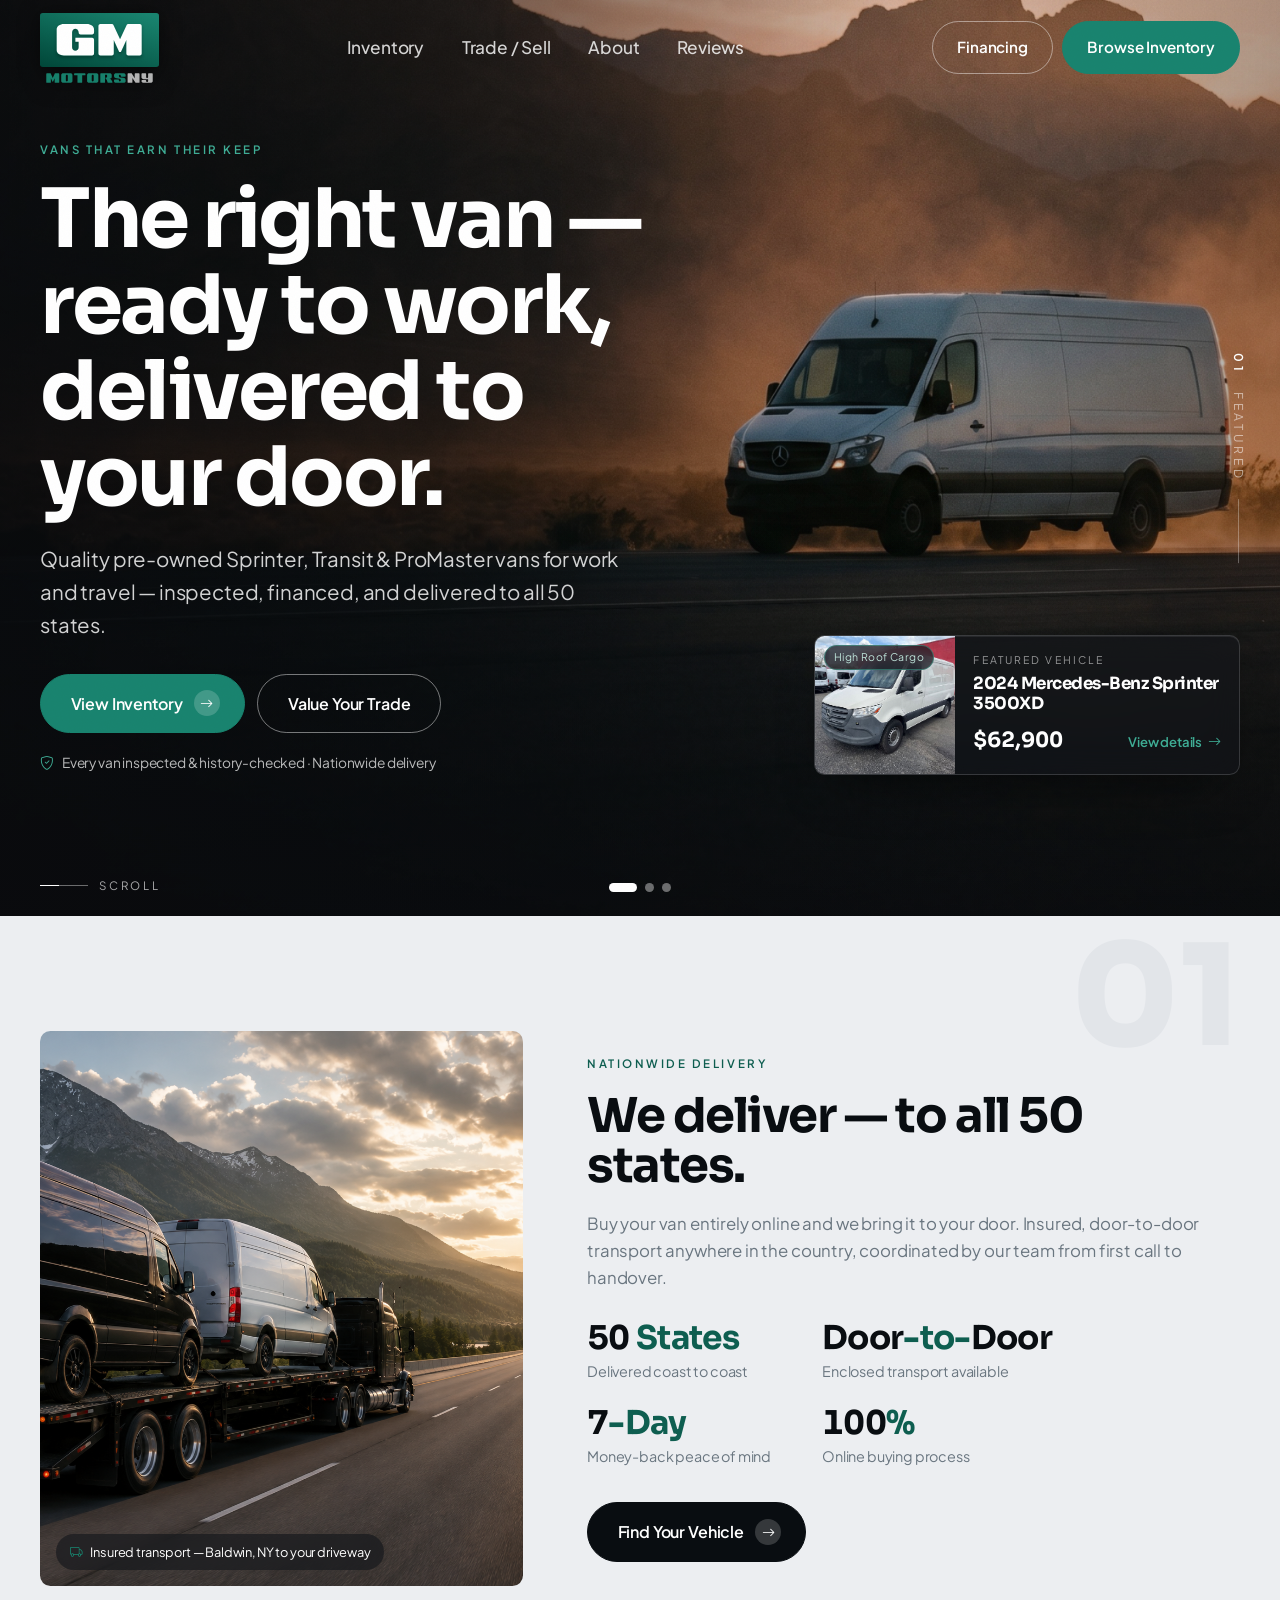
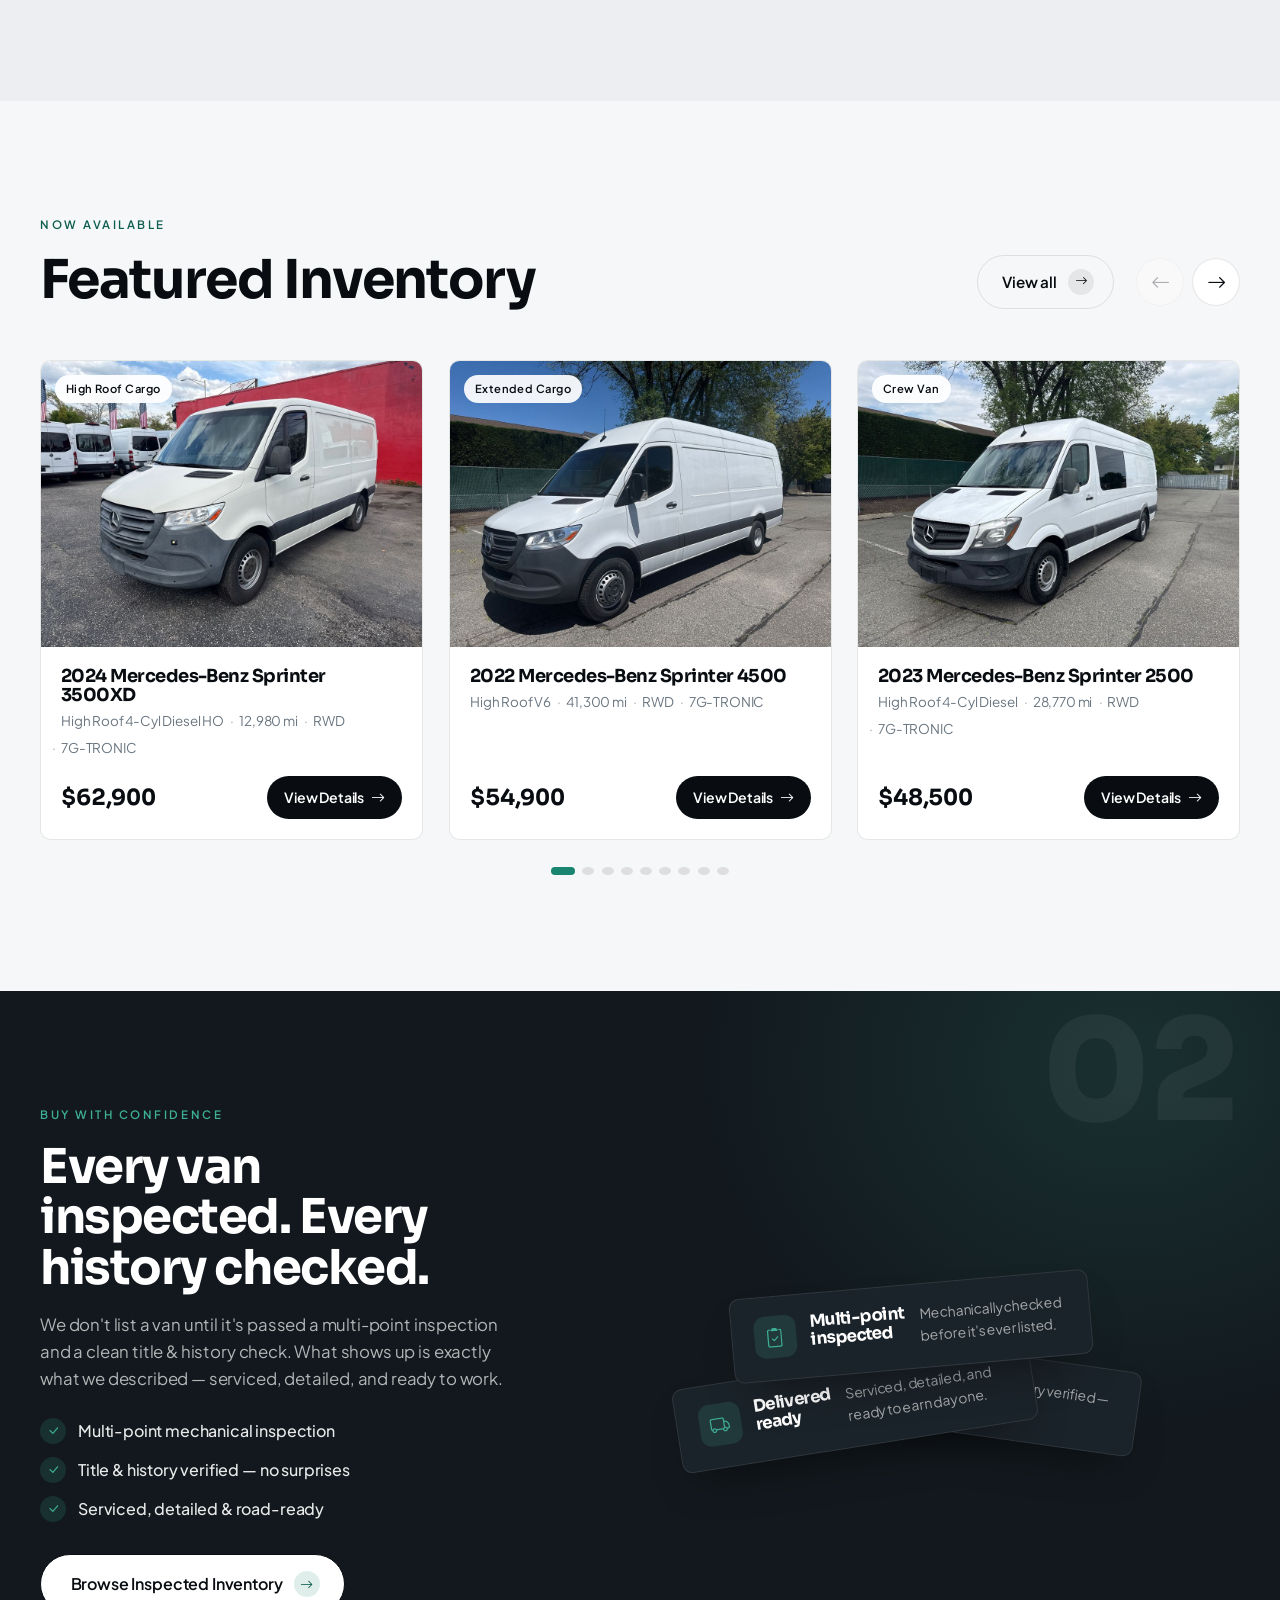
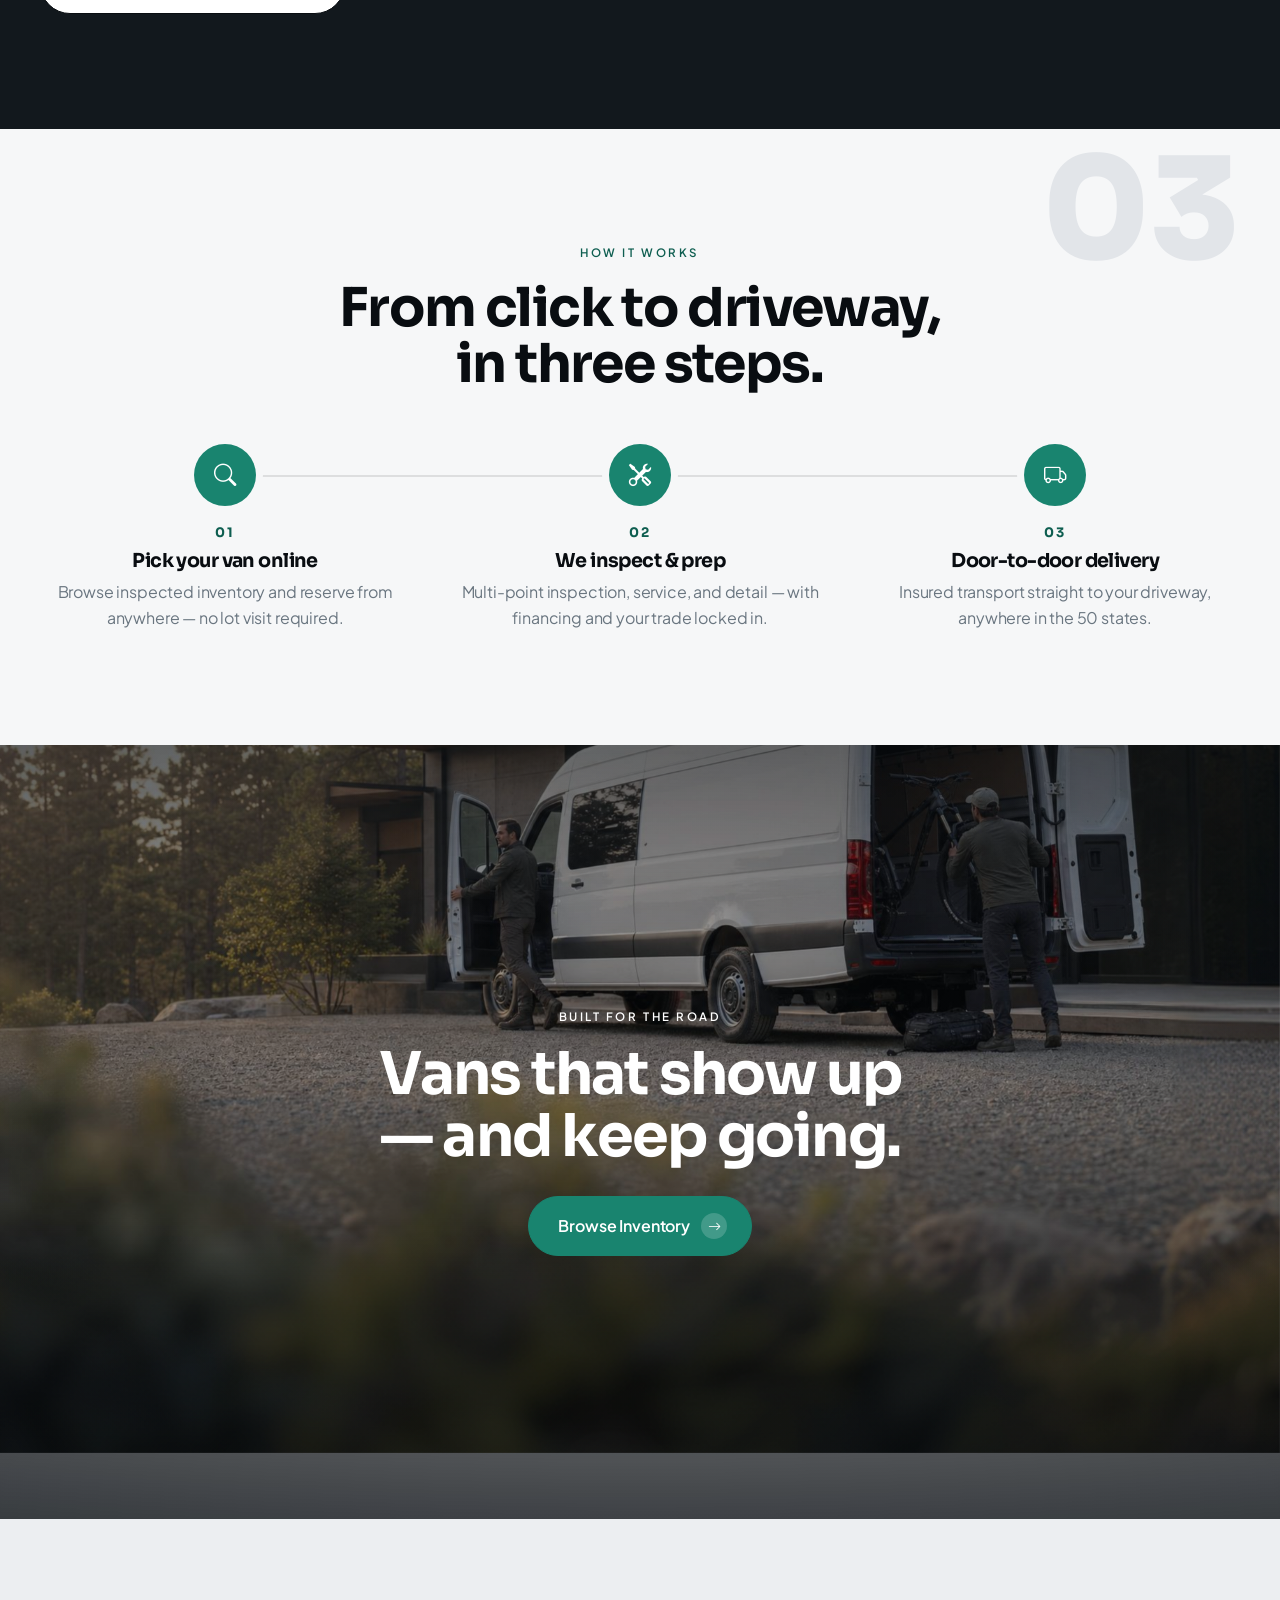
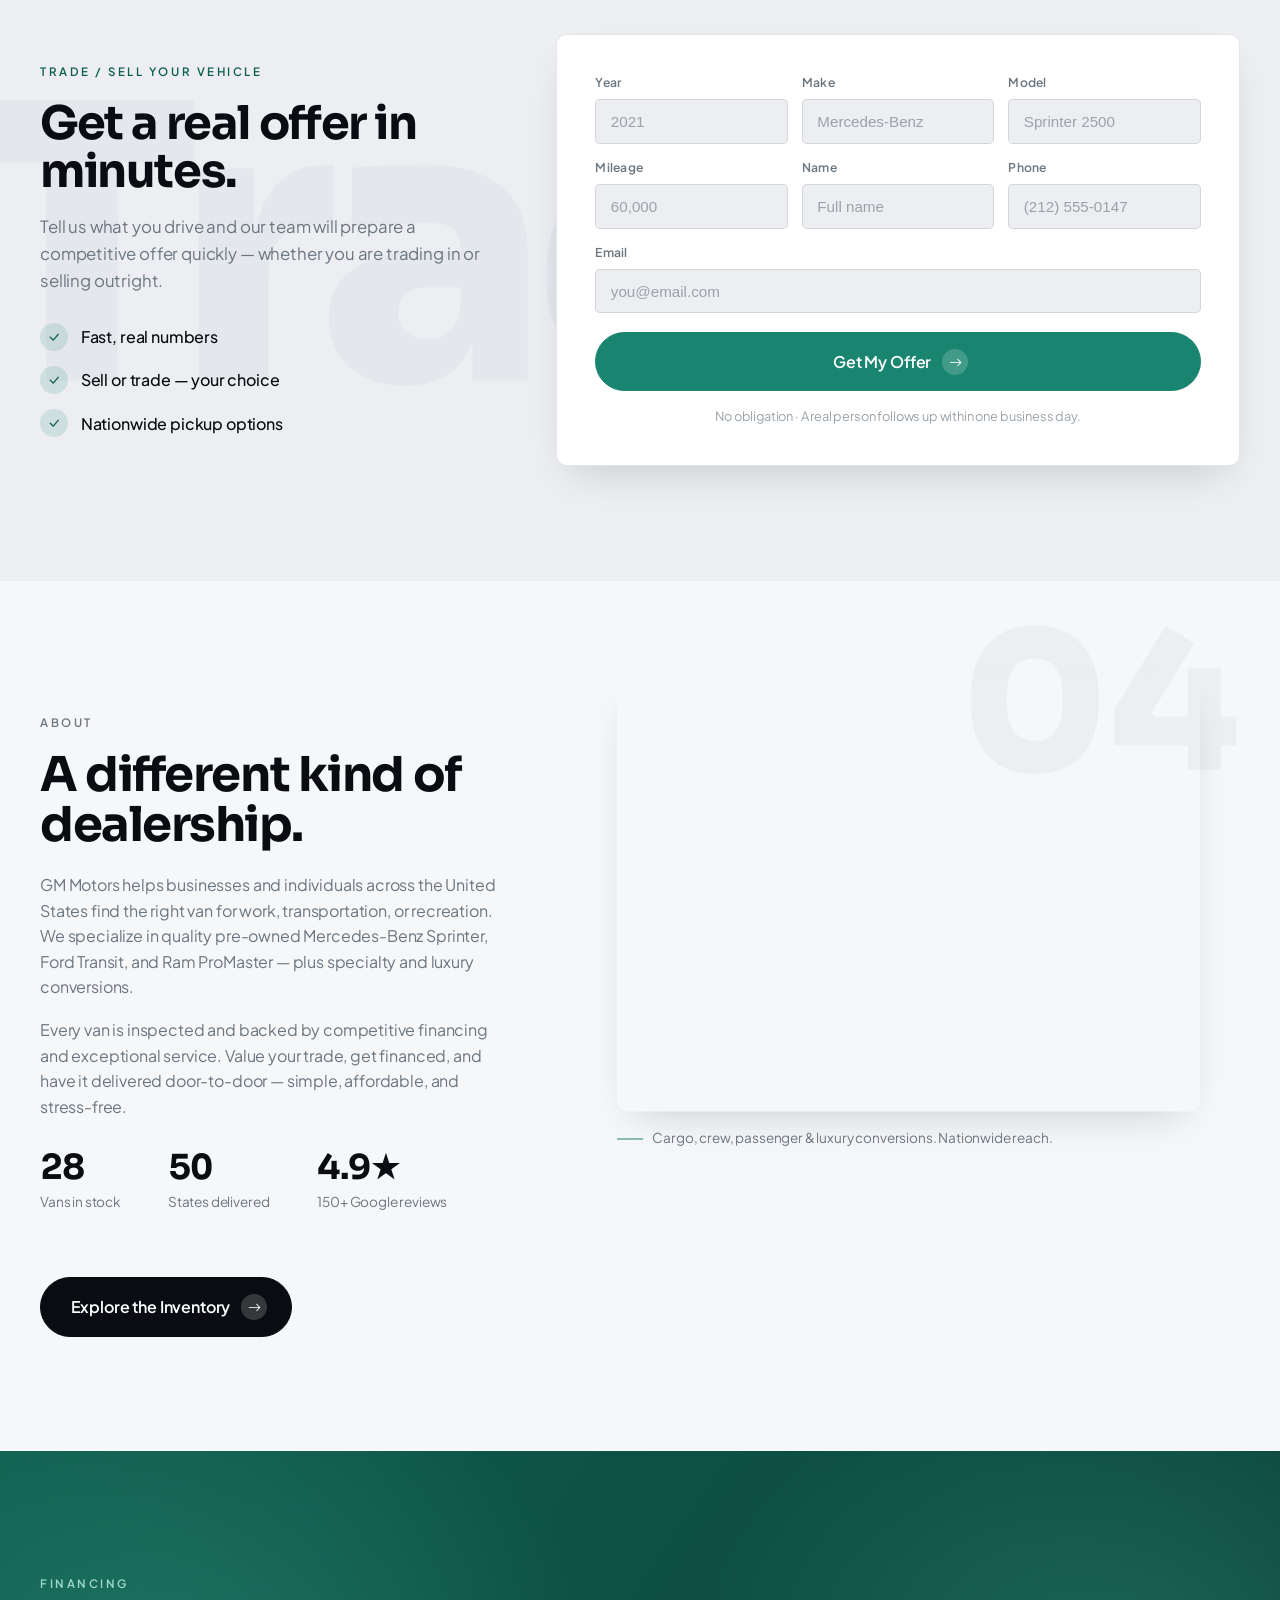
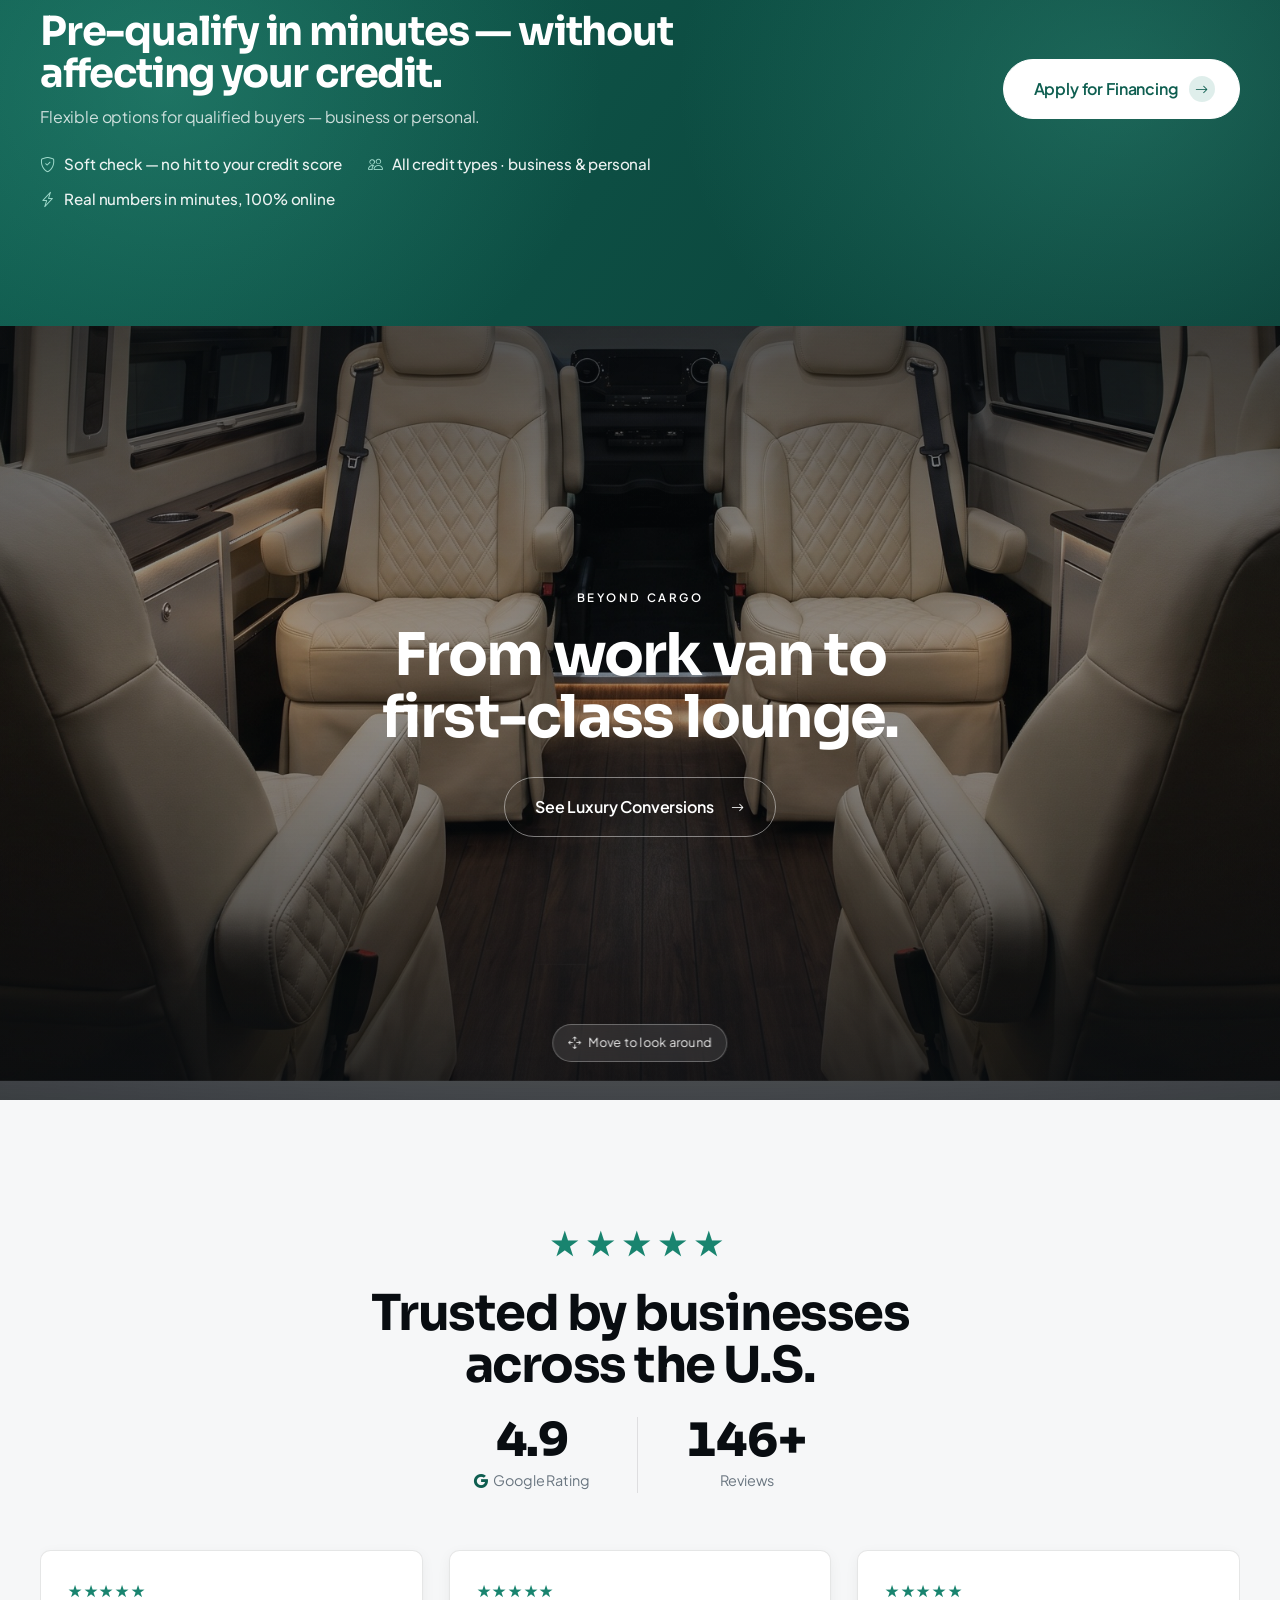
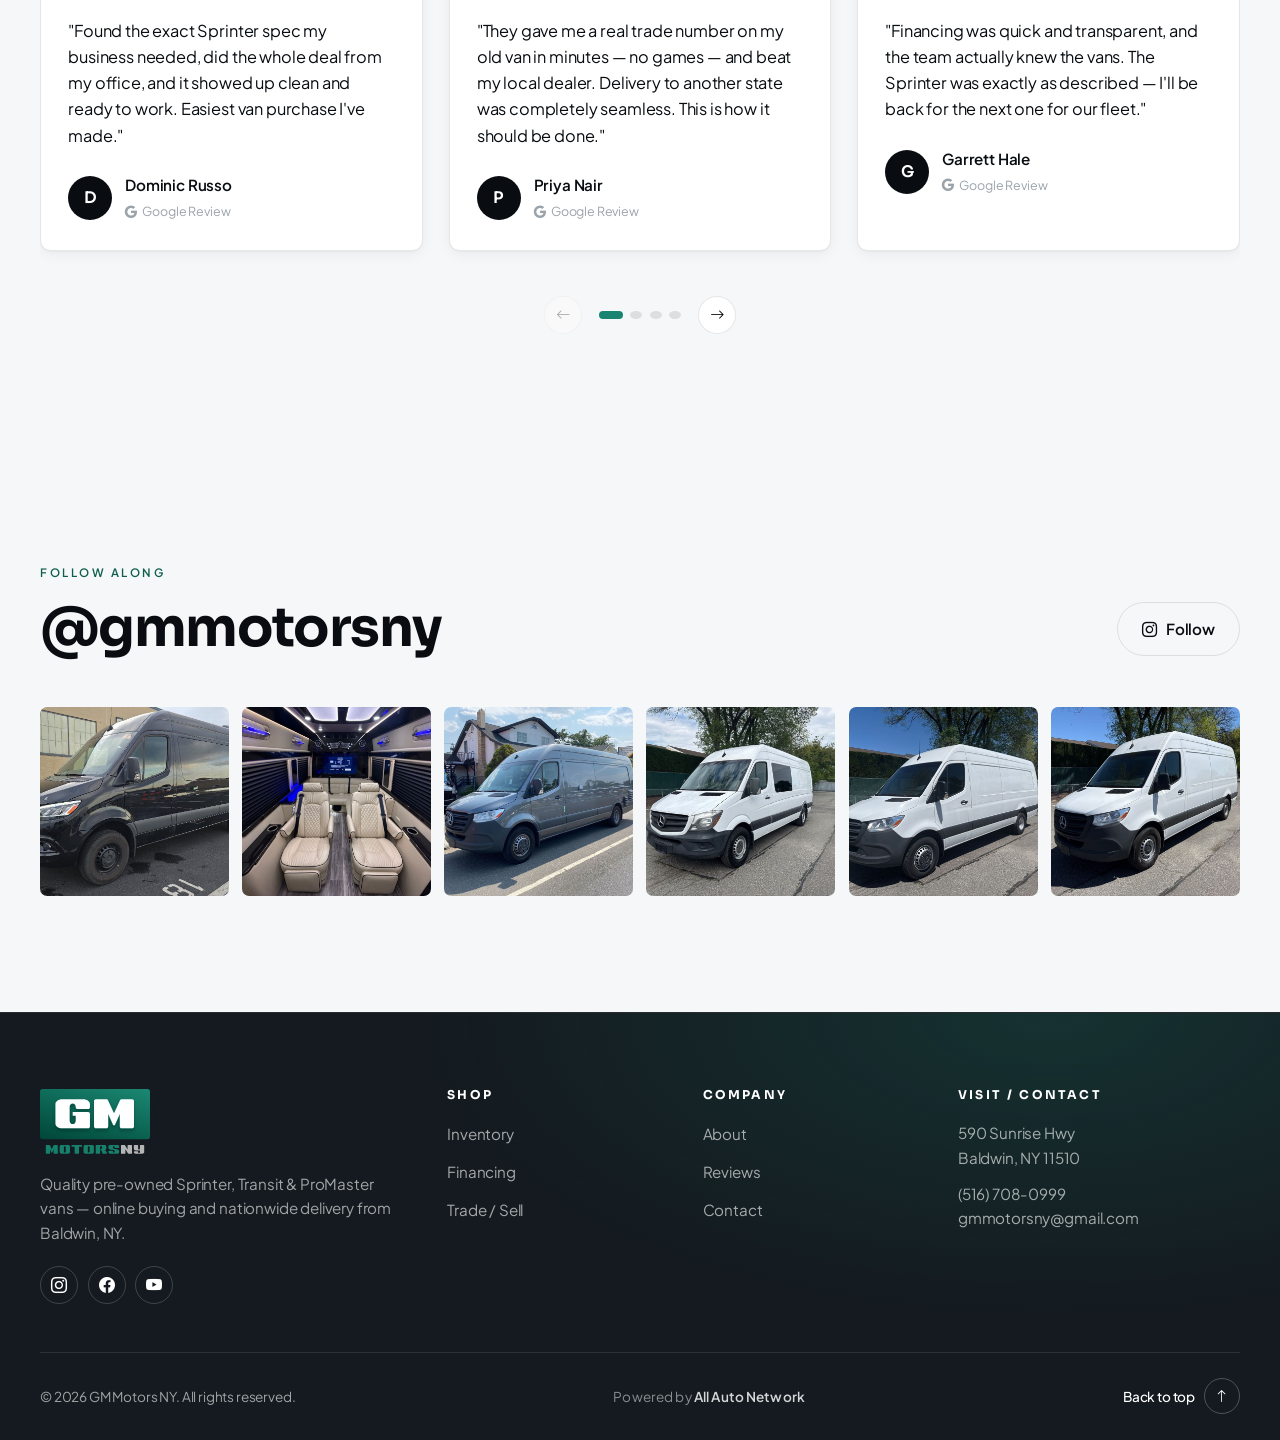
==== commit 2e69aadb: "Home: dark Inspected beat, real inventory seed, SVG logo, reviews slider + media polish - Inspected:" ====
--- a/index.html
+++ b/index.html
@@ -32,12 +32,11 @@
     <div class="container">
       <div class="nav__inner">
         <a class="brand" href="index.html" aria-label="GM Motors NY — home">
-          <span class="brand__mark" aria-hidden="true">GM</span>
-          <span class="brand__word">Motors<span class="brand__ny">NY</span></span>
+          <img class="brand__img" src="assets/img/logo.svg" alt="GM Motors NY" width="171" height="101" />
         </a>
 
         <nav class="nav__links" aria-label="Primary">
-          <a class="nav__link" href="inventory.html">Inventory</a>
+          <a class="nav__link" href="#">Inventory</a>
           <a class="nav__link" href="#trade">Trade / Sell</a>
           <a class="nav__link" href="#about">About</a>
           <a class="nav__link" href="#reviews">Reviews</a>
@@ -45,7 +44,7 @@
 
         <div class="nav__actions">
           <a href="#financing" class="btn btn--ghost-light">Financing</a>
-          <a href="inventory.html" class="btn btn--accent">Browse Inventory</a>
+          <a href="#" class="btn btn--accent">Browse Inventory</a>
         </div>
 
         <button class="nav__toggle" type="button" data-nav-toggle aria-label="Open menu" aria-controls="drawer" aria-expanded="false">
@@ -57,13 +56,13 @@
 
   <!-- mobile drawer -->
   <div class="drawer" id="drawer">
-    <a class="drawer__link" href="inventory.html">Inventory</a>
+    <a class="drawer__link" href="#">Inventory</a>
     <a class="drawer__link" href="#trade">Trade / Sell</a>
     <a class="drawer__link" href="#about">About</a>
     <a class="drawer__link" href="#reviews">Reviews</a>
     <div class="drawer__actions">
       <a href="#financing" class="btn btn--outline btn--block btn--lg">Financing</a>
-      <a href="inventory.html" class="btn btn--accent btn--block btn--lg">Browse Inventory</a>
+      <a href="#" class="btn btn--accent btn--block btn--lg">Browse Inventory</a>
     </div>
   </div>
 
@@ -71,8 +70,8 @@
   <section class="hero">
     <div class="hero__bg">
       <div class="hero__slide is-active"><video src="assets/img/hero/hero1.mp4" autoplay muted playsinline preload="auto" poster="assets/img/hero/GM_hero1.jpg"></video></div>
+      <div class="hero__slide"><img src="assets/img/hero/hero2.jpg" alt="White Mercedes-Benz Sprinter on a coastal cliff road at dusk" /></div>
       <div class="hero__slide"><img src="assets/img/hero/GM_hero1.jpg" alt="White Mercedes-Benz Sprinter on a desert highway at sunset" /></div>
-      <div class="hero__slide"><img src="assets/img/hero/hero2.jpg" alt="White Mercedes-Benz Sprinter on a coastal cliff road at dusk" /></div>
     </div>
     <div class="hero__overlay"></div>
 
@@ -84,10 +83,10 @@
       <div class="hero__grid">
         <div class="hero__intro">
           <p class="eyebrow hero__eyebrow">Vans that earn their keep</p>
-          <h1 class="hero__title">The right van — ready to work, delivered to your door.</h1>
+          <h1 class="hero__title hero__title--lines"><span>The right van —</span><span>ready to work,</span><span>delivered to</span><span>your door.</span></h1>
           <p class="hero__sub" data-hero-sub>Quality pre-owned Sprinter, Transit &amp; ProMaster vans for work and travel — inspected, financed, and delivered to all 50 states.</p>
           <div class="hero__ctas">
-            <a href="inventory.html" class="btn btn--accent btn--lg">View Inventory <span class="btn__ic"><i class="bi bi-arrow-right"></i></span></a>
+            <a href="#" class="btn btn--accent btn--lg">View Inventory <span class="btn__ic"><i class="bi bi-arrow-right"></i></span></a>
             <a href="#trade" class="btn btn--ghost-light btn--lg">Value Your Trade</a>
           </div>
           <p class="hero__assure"><i class="bi bi-shield-check"></i> Every van inspected &amp; history-checked · Nationwide delivery</p>
@@ -95,7 +94,7 @@
 
         <!-- floating featured vehicle panel (populated from inventory data) -->
         <aside class="feat-panel" data-panel aria-label="Featured vehicle">
-          <a href="vehicle.html" class="feat-panel__media">
+          <a href="#" class="feat-panel__media">
             <img data-panel-img src="assets/img/vans/van-12.jpg" alt="2024 Mercedes-Benz Sprinter 3500XD" loading="eager" />
             <span class="feat-panel__badge" data-panel-badge>High Roof Cargo</span>
           </a>
@@ -104,7 +103,7 @@
             <h2 class="feat-panel__name" data-panel-name>2024 Mercedes-Benz Sprinter 3500XD</h2>
             <div class="feat-panel__row">
               <span class="feat-panel__price" data-panel-price>$62,900</span>
-              <a href="vehicle.html" class="feat-panel__link">View details <i class="bi bi-arrow-right arrow"></i></a>
+              <a href="#" class="feat-panel__link">View details <i class="bi bi-arrow-right arrow"></i></a>
             </div>
           </div>
         </aside>
@@ -117,10 +116,11 @@
 
   <!-- ============================ WE DELIVER NATIONWIDE (dedicated section) ============================ -->
   <section class="section nation" id="nationwide" aria-label="We deliver nationwide">
+    <span class="section-num" aria-hidden="true">01</span>
     <div class="container">
       <div class="nation__grid">
-        <figure class="nation__media" data-reveal data-parallax>
-          <img src="assets/img/vans/van-09.jpg" alt="Mercedes-Benz Sprinter high-roof van ready for nationwide delivery" loading="lazy" />
+        <figure class="nation__media" data-reveal="left">
+          <span class="nation__zoom"><img src="assets/img/vans/nationwide-transport.png" alt="Mercedes-Benz Sprinter vans on an enclosed transport truck delivering nationwide" loading="lazy" /></span>
           <figcaption class="nation__cap"><i class="bi bi-truck"></i> Insured transport — Baldwin, NY to your driveway</figcaption>
         </figure>
 
@@ -148,7 +148,7 @@
             </div>
           </div>
 
-          <a href="inventory.html" class="btn btn--ink btn--lg">Find Your Vehicle <span class="btn__ic"><i class="bi bi-arrow-right"></i></span></a>
+          <a href="#" class="btn btn--ink btn--lg">Find Your Vehicle <span class="btn__ic"><i class="bi bi-arrow-right"></i></span></a>
         </div>
       </div>
     </div>
@@ -163,7 +163,7 @@
           <h2 class="section-title">Featured Inventory</h2>
         </div>
         <div class="carousel__controls">
-          <a href="inventory.html" class="link-arrow">View all <i class="bi bi-arrow-right arrow"></i></a>
+          <a href="#" class="btn btn--outline">View all <span class="btn__ic"><i class="bi bi-arrow-right"></i></span></a>
           <div class="carousel__nav">
             <button class="carousel__arrow" type="button" data-car-prev aria-label="Previous vehicles"><i class="bi bi-arrow-left"></i></button>
             <button class="carousel__arrow" type="button" data-car-next aria-label="Next vehicles"><i class="bi bi-arrow-right"></i></button>
@@ -184,6 +184,7 @@
 
   <!-- ============================ EVERY VAN INSPECTED ============================ -->
   <section class="section inspected" id="inspected">
+    <span class="section-num" aria-hidden="true">02</span>
     <div class="container">
       <div class="inspected__grid">
         <div class="inspected__copy" data-reveal>
@@ -195,7 +196,7 @@
             <li><span class="ic"><i class="bi bi-check-lg"></i></span> Title &amp; history verified — no surprises</li>
             <li><span class="ic"><i class="bi bi-check-lg"></i></span> Serviced, detailed &amp; road-ready</li>
           </ul>
-          <a href="inventory.html" class="btn btn--ink btn--lg">Browse Inspected Inventory <span class="btn__ic"><i class="bi bi-arrow-right"></i></span></a>
+          <a href="#" class="btn btn--ink btn--lg">Browse Inspected Inventory <span class="btn__ic"><i class="bi bi-arrow-right"></i></span></a>
         </div>
 
         <div class="inspected__visual" data-reveal style="--d:.1s">
@@ -223,11 +224,12 @@
 
   <!-- ============================ HOW IT WORKS ============================ -->
   <section class="section steps" id="how-it-works">
+    <span class="section-num" aria-hidden="true">03</span>
     <div class="container">
       <div class="section-head">
         <div>
           <p class="eyebrow">How It Works</p>
-          <h2 class="section-title">From click to driveway, in three steps.</h2>
+          <h2 class="section-title">From click to driveway,<br />in three steps.</h2>
         </div>
       </div>
       <div class="steps__grid" data-reveal-group>
@@ -255,12 +257,13 @@
 
   <!-- ============================ PHOTO BREAKER — on the road ============================ -->
   <section class="breaker" aria-label="Built for the road">
-    <div class="breaker__bg" data-parallax="0.22"><img src="assets/img/vans/break-road.jpg" alt="White Mercedes-Benz Sprinter on a coastal highway at dusk" loading="lazy" /></div>
+    <div class="breaker__bg" data-parallax="0.22"><img src="assets/img/vans/break-built.jpg" alt="Loading gear into a Mercedes-Benz Sprinter at a modern home at golden hour" loading="lazy" /></div>
     <div class="breaker__overlay"></div>
+    <div class="breaker__grass" data-parallax="-0.26" aria-hidden="true"></div>
     <div class="container breaker__inner" data-reveal>
       <p class="eyebrow eyebrow--light">Built For The Road</p>
       <h2 class="breaker__title">Vans that show up — and keep going.</h2>
-      <a href="inventory.html" class="btn btn--accent btn--lg">Browse Inventory <span class="btn__ic"><i class="bi bi-arrow-right"></i></span></a>
+      <a href="#" class="btn btn--accent btn--lg">Browse Inventory <span class="btn__ic"><i class="bi bi-arrow-right"></i></span></a>
     </div>
   </section>
 
@@ -307,7 +310,7 @@
 
   <!-- ============================ ABOUT ============================ -->
   <section class="section about" id="about">
-    <span class="about__num" aria-hidden="true">02</span>
+    <span class="about__num" aria-hidden="true">04</span>
     <div class="container">
       <div class="about__grid">
         <div class="about__copy" data-reveal>
@@ -318,12 +321,12 @@
           <div class="about__stats">
             <div><span class="about__stat-num"><span data-count="28">28</span></span><span class="about__stat-label">Vans in stock</span></div>
             <div><span class="about__stat-num"><span data-count="50">50</span></span><span class="about__stat-label">States delivered</span></div>
-            <div><span class="about__stat-num">4.9★</span><span class="about__stat-label">220+ Google reviews</span></div>
-          </div>
-          <a href="inventory.html" class="btn btn--ink btn--lg">Explore the Inventory <span class="btn__ic"><i class="bi bi-arrow-right"></i></span></a>
+            <div><span class="about__stat-num">4.9★</span><span class="about__stat-label">150+ Google reviews</span></div>
+          </div>
+          <a href="#" class="btn btn--ink btn--lg">Explore the Inventory <span class="btn__ic"><i class="bi bi-arrow-right"></i></span></a>
         </div>
         <figure class="about__media" data-parallax>
-          <img src="assets/img/vans/van-05.jpg" alt="Luxury executive Sprinter conversion interior with captain seats" loading="lazy" />
+          <video src="assets/img/map.mp4" autoplay muted loop playsinline aria-label="GM Motors nationwide delivery reach across the U.S."></video>
           <figcaption class="about__cap">Cargo, crew, passenger &amp; luxury conversions. Nationwide reach.</figcaption>
         </figure>
       </div>
@@ -356,20 +359,31 @@
     <div class="container breaker__inner" data-reveal>
       <p class="eyebrow eyebrow--light">Beyond Cargo</p>
       <h2 class="breaker__title">From work van to first-class lounge.</h2>
-      <a href="inventory.html" class="btn btn--ghost-light btn--lg">See Luxury Conversions <span class="btn__ic"><i class="bi bi-arrow-right"></i></span></a>
-    </div>
+      <a href="#" class="btn btn--ghost-light btn--lg">See Luxury Conversions <span class="btn__ic"><i class="bi bi-arrow-right"></i></span></a>
+    </div>
+    <span class="breaker__hint" aria-hidden="true"><i class="bi bi-arrows-move"></i> Move to look around</span>
   </section>
 
   <!-- ============================ REVIEWS ============================ -->
   <section class="section" id="reviews">
     <div class="container">
       <div class="reviews__head">
-        <p class="reviews__label">What Our Customers Say</p>
-        <h2 class="section-title">Google Reviews</h2>
-        <p class="rating-line"><span class="stars">★★★★★</span> 4.9 / 5 · 220+ reviews</p>
-      </div>
-
-      <div class="reviews__grid" data-reveal-group>
+        <div class="reviews__stars" aria-label="4.9 out of 5 stars">★★★★★</div>
+        <h2 class="section-title">Trusted by businesses<br />across the U.S.</h2>
+        <div class="reviews__metrics">
+          <div class="reviews__metric">
+            <span class="reviews__metric-num">4.9</span>
+            <span class="reviews__metric-label"><i class="bi bi-google"></i> Google Rating</span>
+          </div>
+          <div class="reviews__metric">
+            <span class="reviews__metric-num"><span data-count="150">150</span>+</span>
+            <span class="reviews__metric-label">Reviews</span>
+          </div>
+        </div>
+      </div>
+
+      <div class="carousel reviews__carousel" data-reviews-grid data-reveal>
+        <div class="carousel__viewport"><div class="carousel__track" data-rev-track>
         <article class="review">
           <div class="review__stars" aria-label="5 out of 5 stars">★★★★★</div>
           <p class="review__text">"Found the exact Sprinter spec my business needed, did the whole deal from my office, and it showed up clean and ready to work. Easiest van purchase I've made."</p>
@@ -396,6 +410,12 @@
             <div><div class="review__name">Garrett Hale</div><div class="review__src"><i class="bi bi-google"></i> Google Review</div></div>
           </div>
         </article>
+        </div></div>
+        <div class="reviews__controls">
+          <button type="button" class="reviews__arrow" data-rev-prev aria-label="Previous reviews"><i class="bi bi-arrow-left"></i></button>
+          <div class="carousel__dots reviews__dots" data-reviews-dots aria-label="Reviews pagination"></div>
+          <button type="button" class="reviews__arrow" data-rev-next aria-label="Next reviews"><i class="bi bi-arrow-right"></i></button>
+        </div>
       </div>
     </div>
   </section>
@@ -428,8 +448,7 @@
       <div class="footer__top">
         <div class="footer__brand">
           <a class="brand footer__brandmark" href="index.html" aria-label="GM Motors NY — home">
-            <span class="brand__mark" aria-hidden="true">GM</span>
-            <span class="brand__word">Motors<span class="brand__ny">NY</span></span>
+            <img class="brand__img" src="assets/img/logo.svg" alt="GM Motors NY" width="171" height="101" />
           </a>
           <p>Quality pre-owned Sprinter, Transit &amp; ProMaster vans — online buying and nationwide delivery from Baldwin, NY.</p>
           <div class="footer__social">
@@ -442,7 +461,7 @@
         <nav class="footer__col" aria-label="Shop">
           <h4>Shop</h4>
           <ul>
-            <li><a href="inventory.html">Inventory</a></li>
+            <li><a href="#">Inventory</a></li>
             <li><a href="#financing">Financing</a></li>
             <li><a href="#trade">Trade / Sell</a></li>
           </ul>
@@ -466,6 +485,7 @@
 
       <div class="footer__bottom">
         <span>© <span data-year>2026</span> GM Motors NY. All rights reserved.</span>
+        <span class="footer__powered">Powered by <strong>All Auto Network</strong></span>
         <a class="backtop" href="#top">Back to top <span class="ic"><i class="bi bi-arrow-up"></i></span></a>
       </div>
     </div>
--- a/css/home.css
+++ b/css/home.css
@@ -118,7 +118,7 @@
 }
 .btn--outline .btn__ic, .btn--ghost-light .btn__ic { background: rgba(16,18,24,.07); }
 .nav.is-scrolled .btn--ghost-light .btn__ic { background: rgba(16,18,24,.07); }
-.btn:hover .btn__ic { transform: translate(3px, -1px); }
+.btn:hover .btn__ic { transform: translateX(4px); }
 
 /* tabular figures keep prices and metrics optically aligned */
 .feat-panel__price, .v-card__price, .stat__num, .fact__num, .rating-line { font-variant-numeric: tabular-nums; }
@@ -151,6 +151,11 @@
 .brand__ny { font-weight: 600; font-size: .62em; letter-spacing: .14em; opacity: .55; }
 .nav.is-scrolled .brand__word { color: var(--ink); }
 .nav.is-open .brand__word { color: var(--ink); }
+/* SVG brand logo */
+.brand__img { height: clamp(55px, 6.2vw, 70px); width: auto; display: block; transition: height .35s var(--ease), filter .35s var(--ease); }
+.nav.is-scrolled .brand__img { height: clamp(48px, 5.3vw, 58px); }
+.nav:not(.is-scrolled):not(.is-open) .brand__img { filter: drop-shadow(0 2px 10px rgba(0,0,0,.5)); }
+.footer__brandmark .brand__img { height: 65px; }
 .nav__links { display: flex; gap: .25rem; }
 .nav__link { position: relative; padding: .55rem 1.05rem; font-size: 1.08rem; font-weight: 500; color: rgba(255,255,255,.82); transition: color .25s; }
 .nav__link::after { content: ""; position: absolute; left: .9rem; right: .9rem; bottom: .28rem; height: 1.5px; background: var(--accent-light); transform: scaleX(0); transform-origin: left; transition: transform .3s var(--ease); }
@@ -162,7 +167,7 @@
 
 /* scrolled / solid state */
 .nav.is-scrolled { background: rgba(255,255,255,.82); backdrop-filter: blur(16px) saturate(150%); -webkit-backdrop-filter: blur(16px) saturate(150%); box-shadow: 0 8px 28px -18px rgba(16,18,24,.4); }
-.nav.is-scrolled .nav__inner { height: 64px; border-bottom-color: var(--line); }
+.nav.is-scrolled .nav__inner { height: 80px; border-bottom-color: var(--line); }
 .nav.is-scrolled .nav__logo { color: var(--ink); }
 .nav.is-scrolled .nav__link { color: var(--ink-soft); }
 .nav.is-scrolled .nav__link:hover { color: var(--ink); }
@@ -221,7 +226,8 @@
 }
 .hero__pill .bi { color: var(--accent-light); font-size: 1.05em; }
 .hero__eyebrow { color: var(--accent-light); }
-.hero__title { font-size: clamp(2.6rem, 6.4vw, 5.2rem); max-width: 15ch; margin-bottom: 1.4rem; text-wrap: balance; }
+.hero__title { font-size: clamp(2.6rem, 6.4vw, 5.2rem); max-width: 18ch; margin-bottom: 1.4rem; }
+.hero__title--lines span { width: max-content; max-width: 100%; }
 .hero__sub { font-size: clamp(1.02rem, 1.7vw, 1.28rem); color: rgba(255,255,255,.82); max-width: 40ch; margin-bottom: 2rem; }
 .hero__sub strong { color: #fff; font-weight: 600; }
 .hero__ctas { display: flex; flex-wrap: wrap; gap: .8rem; }
@@ -263,15 +269,22 @@
 @media (max-width: 420px) { .feat-panel { flex-direction: column; } .feat-panel__media { flex-basis: auto; aspect-ratio: 16 / 10; min-height: 0; } }
 
 /* hero load animation */
-.hero__pill, .hero__eyebrow, .hero__title, .hero__sub, .hero__ctas, .feat-panel {
+.hero__pill, .hero__eyebrow, .hero__sub, .hero__ctas, .feat-panel {
   opacity: 0; transform: translateY(22px); animation: heroUp .85s var(--ease) forwards;
 }
 .hero__eyebrow { animation-delay: .08s; }
-.hero__title { animation-delay: .16s; }
-.hero__sub   { animation-delay: .24s; }
-.hero__ctas  { animation-delay: .36s; }
-.feat-panel  { animation-delay: .52s; transform: translateY(26px); }
+.hero__sub   { animation-delay: .58s; }
+.hero__ctas  { animation-delay: .7s; }
+.feat-panel  { animation-delay: .82s; transform: translateY(26px); }
 @keyframes heroUp { to { opacity: 1; transform: none; } }
+
+/* hero title: stepped slide-in from the left, line by line */
+.hero__title--lines span { display: block; opacity: 0; transform: translateX(-70px); animation: heroSlideLeft .9s var(--ease) forwards; }
+.hero__title--lines span:nth-child(1) { animation-delay: .18s; }
+.hero__title--lines span:nth-child(2) { animation-delay: .29s; }
+.hero__title--lines span:nth-child(3) { animation-delay: .40s; }
+.hero__title--lines span:nth-child(4) { animation-delay: .51s; }
+@keyframes heroSlideLeft { to { opacity: 1; transform: none; } }
 
 /* ============================================================
    NATIONWIDE STATS STRIP
@@ -289,17 +302,21 @@
    WE DELIVER NATIONWIDE (dedicated section)
    ============================================================ */
 .nation { background: var(--surface-2); }
-.nation__grid { display: grid; grid-template-columns: 1.05fr 1fr; gap: clamp(2rem, 5vw, 4.5rem); align-items: center; }
-.nation__media { position: relative; margin: 0; }
-.nation__media img { width: 100%; aspect-ratio: 4 / 3; object-fit: cover; border-radius: var(--r-lg); box-shadow: var(--shadow); }
+.nation__grid { display: grid; grid-template-columns: .85fr 1.15fr; gap: clamp(2rem, 5vw, 4.5rem); align-items: stretch; }
+.nation__media { position: relative; margin: 0; overflow: hidden; border-radius: var(--r-lg); }
+.nation__zoom { position: absolute; inset: 0; transition: transform .7s var(--ease); }
+.nation__media:hover .nation__zoom { transform: scale(1.05); }
+.nation__media img { position: absolute; inset: 0; width: 100%; height: 100%; object-fit: cover; animation: nationKen 22s ease-in-out infinite alternate; }
+@keyframes nationKen { from { transform: scale(1.05) translate(0, 0); } to { transform: scale(1.13) translate(-2.5%, -1.5%); } }
+.nation__copy { padding-block: clamp(.5rem, 2vw, 1.5rem); }
 .nation__cap { position: absolute; left: 1rem; bottom: 1rem; display: inline-flex; align-items: center; gap: .5rem; background: rgba(18,20,25,.6); backdrop-filter: blur(8px); -webkit-backdrop-filter: blur(8px); color: #fff; font-size: .8rem; padding: .5rem .85rem; border-radius: var(--r-pill); }
 .nation__cap .bi { color: var(--accent); }
 .nation__copy h2 { font-size: clamp(2rem, 3.8vw, 3rem); margin-bottom: 1.2rem; }
-.nation__facts { display: grid; grid-template-columns: repeat(2, 1fr); gap: 1.5rem 2rem; margin: 1.9rem 0 2.1rem; }
+.nation__facts { display: grid; grid-template-columns: max-content max-content; justify-content: start; gap: 1.5rem clamp(2rem, 4vw, 3.25rem); margin: 1.9rem 0 2.1rem; }
 .fact__num { font-family: var(--display); font-weight: 700; font-size: clamp(1.55rem, 2.6vw, 2.05rem); line-height: 1; letter-spacing: -.02em; }
 .fact__num .unit { color: var(--accent-dark); }
 .fact__label { color: var(--ink-soft); font-size: .9rem; margin-top: .35rem; }
-@media (max-width: 880px) { .nation__grid { grid-template-columns: 1fr; } }
+@media (max-width: 880px) { .nation__grid { grid-template-columns: 1fr; } .nation__media { min-height: 300px; } }
 @media (max-width: 420px) { .nation__facts { grid-template-columns: 1fr; } }
 
 /* ============================================================
@@ -311,7 +328,7 @@
 .carousel__arrow { width: 48px; height: 48px; border-radius: 50%; border: 1px solid var(--line); background: var(--surface); display: inline-flex; align-items: center; justify-content: center; font-size: 1.2rem; color: var(--ink); transition: background-color .25s, color .25s, border-color .25s, opacity .25s; }
 .carousel__arrow:hover:not(:disabled) { background: var(--ink); color: #fff; border-color: var(--ink); }
 .carousel__arrow:disabled { opacity: .3; cursor: default; }
-.carousel__viewport { overflow: hidden; cursor: grab; }
+.carousel__viewport { overflow-x: clip; overflow-y: visible; cursor: grab; }
 .carousel__viewport.is-dragging { cursor: grabbing; }
 .carousel__track { display: flex; --cgap: clamp(1rem, 2vw, 1.6rem); gap: var(--cgap); transition: transform .6s var(--ease); will-change: transform; touch-action: pan-y; user-select: none; }
 .carousel__track img { -webkit-user-drag: none; user-select: none; }
@@ -332,10 +349,26 @@
   background: linear-gradient(180deg, rgba(9,13,17,.5) 0%, rgba(9,13,17,.34) 42%, rgba(9,13,17,.74) 100%),
               radial-gradient(120% 80% at 50% 55%, rgba(9,13,17,0) 38%, rgba(9,13,17,.45) 100%); }
 .breaker__inner { max-width: 760px; margin-inline: auto; }
+.breaker .eyebrow { color: #fff; }
 .breaker__title { font-size: clamp(2.1rem, 4.6vw, 3.7rem); margin-bottom: 1.8rem; text-wrap: balance; }
 .breaker--lux .breaker__overlay {
   background: linear-gradient(180deg, rgba(9,13,17,.52) 0%, rgba(9,13,17,.36) 45%, rgba(9,13,17,.72) 100%),
               radial-gradient(120% 80% at 50% 55%, rgba(9,13,17,0) 38%, rgba(9,13,17,.5) 100%); }
+/* 360°-look imitation: cursor pans the interior, image pre-scaled for headroom */
+.breaker--lux { cursor: grab; }
+.breaker--lux:active { cursor: grabbing; }
+.breaker--lux .breaker__bg img { transform: scale(1.08); }
+.breaker__hint { position: absolute; left: 50%; bottom: clamp(1.4rem, 4vw, 2.4rem); transform: translateX(-50%); z-index: 4; display: inline-flex; align-items: center; gap: .5rem; font-size: .78rem; letter-spacing: .02em; color: rgba(255,255,255,.9); background: rgba(255,255,255,.1); border: 1px solid rgba(255,255,255,.28); backdrop-filter: blur(10px); -webkit-backdrop-filter: blur(10px); padding: .5rem .95rem; border-radius: var(--r-pill); pointer-events: none; transition: opacity .4s var(--ease); }
+.breaker--lux:hover .breaker__hint { opacity: 0; }
+@media (hover: none) { .breaker--lux { cursor: default; } .breaker__hint { display: none; } }
+
+/* foreground grass layer — its own parallax for depth */
+.breaker__grass {
+  position: absolute; left: -2%; right: -2%; bottom: -200px; height: 720px; z-index: 3; pointer-events: none;
+  background: url("../assets/img/vans/grass.png") center bottom / 102% auto no-repeat;
+  filter: blur(2px); will-change: transform;
+}
+@media (prefers-reduced-motion: reduce) { .breaker__grass { transform: none !important; } }
 
 /* breaker text: stronger slide-up from below */
 .js .breaker__inner[data-reveal] { transform: translateY(70px); filter: none; transition: opacity .9s var(--ease), transform 1s var(--ease); }
@@ -344,7 +377,7 @@
 /* ============================================================
    EVERY VAN INSPECTED — trust block (closes the belief gap)
    ============================================================ */
-.inspected__grid { display: grid; grid-template-columns: 1fr 1fr; gap: clamp(2rem, 5vw, 4.5rem); align-items: center; }
+.inspected__grid { display: grid; grid-template-columns: .82fr 1.18fr; gap: clamp(2rem, 5vw, 4.5rem); align-items: center; }
 .inspected__copy h2 { font-size: clamp(2rem, 3.8vw, 3rem); margin-bottom: 1.2rem; }
 .inspected__list { list-style: none; padding: 0; margin: 1.6rem 0 2rem; display: flex; flex-direction: column; gap: .8rem; }
 .inspected__list li { display: flex; align-items: center; gap: .75rem; font-weight: 500; }
@@ -353,16 +386,35 @@
 
 /* trust cards — stacked deck by default, unstack into a readable column on hover */
 .stack { display: grid; grid-template-areas: "stack"; place-items: center; width: 360px; max-width: 100%; }
-.stack__card { grid-area: stack; width: 100%; background: var(--surface); border: 1px solid var(--line); border-radius: var(--r-lg); box-shadow: var(--shadow); padding: 1.2rem 1.35rem; display: flex; align-items: flex-start; gap: .9rem; transform-origin: bottom center; transition: transform .55s var(--ease), box-shadow .55s var(--ease); }
-.stack__card:nth-child(1) { transform: translateX(-74px) translateY(20px) rotate(-20deg); z-index: 1; }
-.stack__card:nth-child(2) { transform: translateY(-6px) rotate(0deg); z-index: 3; }
-.stack__card:nth-child(3) { transform: translateX(74px) translateY(20px) rotate(20deg); z-index: 2; }
+.stack__card { grid-area: stack; width: 100%; background: var(--surface); border: 1px solid var(--line); border-radius: var(--r-lg); box-shadow: 0 22px 45px -22px rgba(16,18,24,.28); padding: 1.2rem 1.35rem; display: flex; align-items: flex-start; gap: .9rem; transform-origin: center; transition: transform .55s var(--ease), box-shadow .55s var(--ease); }
+/* scattered / tossed arrangement — Multi-point inspected (1st) sits on top */
+.stack__card:nth-child(1) { transform: translate(6px, -34px) rotate(-5deg); z-index: 3; }
+.stack__card:nth-child(2) { transform: translate(54px, 30px) rotate(8deg);  z-index: 1; }
+.stack__card:nth-child(3) { transform: translate(-50px, 44px) rotate(-9deg); z-index: 2; }
 .stack:hover .stack__card:nth-child(1) { transform: translateY(-124px) scale(1); }
 .stack:hover .stack__card:nth-child(2) { transform: translateY(0) scale(1); }
 .stack:hover .stack__card:nth-child(3) { transform: translateY(124px) scale(1); }
 .stack__ic { flex: 0 0 auto; width: 42px; height: 42px; border-radius: 11px; background: var(--accent-soft); color: var(--accent-dark); display: grid; place-items: center; font-size: 1.2rem; }
 .stack__card h3 { font-family: var(--display); font-weight: 700; font-size: 1.05rem; margin-bottom: .25rem; }
 .stack__card p { color: var(--ink-soft); font-size: .87rem; }
+
+/* ── Inspected: dark treatment — an intentional beat in the light/dark rhythm ── */
+.inspected { background: #12181D; color: #fff; }
+.inspected::before { content: ""; position: absolute; inset: 0; z-index: 0; pointer-events: none;
+  background: radial-gradient(58% 85% at 88% 10%, rgba(63,174,150,.16) 0%, transparent 60%); }
+.inspected .eyebrow { color: var(--accent-light); }
+.inspected__copy h2 { color: #fff; }
+.inspected .lead-copy { color: rgba(255,255,255,.68); }
+.inspected__list li { color: rgba(255,255,255,.9); }
+.inspected__list .ic { background: rgba(63,174,150,.16); color: var(--accent-light); }
+.inspected .section-num { color: rgba(255,255,255,.055); }
+.inspected .btn--ink { background: #fff; color: var(--ink); }
+.inspected .btn--ink:hover { background: #eef3f2; }
+.inspected .btn--ink .btn__ic { background: var(--accent-soft); color: var(--accent-dark); }
+.inspected .stack__card { background: #1B232A; border-color: rgba(255,255,255,.09); box-shadow: 0 22px 45px -22px rgba(0,0,0,.55); }
+.inspected .stack__ic { background: rgba(63,174,150,.16); color: var(--accent-light); }
+.inspected .stack__card h3 { color: #fff; }
+.inspected .stack__card p { color: rgba(255,255,255,.6); }
 /* touch devices have no hover — show the cards unstacked */
 @media (hover: none) {
   .stack__card:nth-child(1) { transform: translateY(-124px) scale(1); }
@@ -420,7 +472,7 @@
    ============================================================ */
 .trade { background: var(--surface-2); position: relative; overflow: hidden; }
 .trade__ghost { position: absolute; left: -3vw; top: 50%; transform: translateY(-50%); font-family: var(--display); font-weight: 800; font-size: 30vw; line-height: .8; color: var(--surface-3); opacity: .7; letter-spacing: -.04em; pointer-events: none; user-select: none; z-index: 0; }
-.trade__grid { position: relative; z-index: 1; display: grid; grid-template-columns: 1fr 1.05fr; gap: clamp(2rem, 5vw, 4.5rem); align-items: center; }
+.trade__grid { position: relative; z-index: 1; display: grid; grid-template-columns: .78fr 1.18fr; gap: clamp(2rem, 5vw, 4.5rem); align-items: center; }
 .trade__copy h2 { font-size: clamp(1.9rem, 3.6vw, 2.9rem); margin-bottom: 1.1rem; }
 .trade__benefits { display: flex; flex-direction: column; gap: .95rem; margin-top: 1.8rem; }
 .trade__benefits li { display: flex; align-items: center; gap: .8rem; font-weight: 500; }
@@ -447,7 +499,7 @@
    ============================================================ */
 .about { position: relative; overflow: hidden; }
 .about__num { position: absolute; top: clamp(1rem, 4vw, 3rem); right: var(--gutter); font-family: var(--display); font-weight: 800; font-size: clamp(7rem, 15vw, 14rem); line-height: .8; color: var(--surface-2); z-index: 0; pointer-events: none; user-select: none; }
-.about__grid { position: relative; z-index: 1; display: grid; grid-template-columns: 1fr 1.05fr; gap: clamp(2rem, 5vw, 4.5rem); align-items: center; }
+.about__grid { position: relative; z-index: 1; display: grid; grid-template-columns: .82fr 1.15fr; gap: clamp(2rem, 5vw, 4.5rem); align-items: center; }
 .about__copy h2 { font-size: clamp(2rem, 3.8vw, 3rem); margin-bottom: 1.3rem; }
 .about__copy p { color: var(--ink-soft); margin-top: 1.1rem; max-width: 50ch; }
 .about__copy .btn { margin-top: 1.9rem; }
@@ -456,41 +508,78 @@
 .about__stat-num { font-family: var(--display); font-weight: 700; font-size: clamp(1.7rem, 2.7vw, 2.2rem); line-height: 1; letter-spacing: -.02em; font-variant-numeric: tabular-nums; }
 .about__stat-label { color: var(--ink-soft); font-size: .85rem; margin-top: .4rem; }
 .about__media { position: relative; }
-.about__media img { width: 100%; aspect-ratio: 4 / 3; object-fit: cover; border-radius: var(--r-lg); box-shadow: var(--shadow); }
+.about__media img, .about__media video { display: block; width: 100%; aspect-ratio: 4 / 3; object-fit: cover; border-radius: var(--r-lg); box-shadow: var(--shadow); }
 .about__cap { margin-top: 1rem; font-size: .85rem; color: var(--ink-soft); display: flex; align-items: center; gap: .6rem; }
 .about__cap::before { content: ""; width: 26px; height: 1px; background: var(--accent); flex: 0 0 auto; }
 
 /* ============================================================
    FINANCING STRIP
    ============================================================ */
-.fin { background: var(--surface-2); }
+/* color-accent conversion band — deep teal, breaks the grey/white rhythm */
+.fin { background: linear-gradient(125deg, #0f5e50 0%, #0b3f37 100%); color: #fff; position: relative; overflow: hidden; }
+.fin::before { content: ""; position: absolute; inset: 0; pointer-events: none;
+  background:
+    radial-gradient(55% 120% at 13% 50%, rgba(63,174,150,.32) 0%, transparent 62%),
+    radial-gradient(55% 120% at 87% 50%, rgba(63,174,150,.32) 0%, transparent 62%); }
+.fin .container { position: relative; z-index: 1; }
 .fin__inner { display: flex; justify-content: space-between; align-items: center; gap: 2rem 3rem; flex-wrap: wrap; }
 .fin__text { max-width: 640px; }
-.fin__text h2 { font-size: clamp(1.7rem, 3.2vw, 2.5rem); max-width: 20ch; }
-.fin__text p { color: var(--ink-soft); margin-top: .55rem; }
+.fin .eyebrow { color: #9fd9cb; }
+.fin__text h2 { font-size: clamp(1.7rem, 3.2vw, 2.5rem); max-width: 22ch; color: #fff; }
+.fin__text p { color: rgba(255,255,255,.78); margin-top: .55rem; }
 .fin__points { list-style: none; padding: 0; margin: 1.4rem 0 0; display: flex; flex-wrap: wrap; gap: .65rem 1.6rem; }
-.fin__points li { display: flex; align-items: center; gap: .6rem; font-weight: 500; font-size: .95rem; }
-.fin__points .bi { color: var(--accent-dark); }
+.fin__points li { display: flex; align-items: center; gap: .6rem; font-weight: 500; font-size: .95rem; color: rgba(255,255,255,.92); }
+.fin__points .bi { color: #9fd9cb; }
+.fin .btn--accent { background: #fff; color: var(--accent-dark); border-color: #fff; }
+.fin .btn--accent:hover { background: #eef3f2; box-shadow: 0 14px 30px -12px rgba(0,0,0,.45); }
+.fin .btn--accent .btn__ic { background: var(--accent-soft); color: var(--accent-dark); }
 
 /* ============================================================
    HOW IT WORKS — 3-step process
    ============================================================ */
-.steps__grid { display: grid; grid-template-columns: repeat(3, 1fr); gap: clamp(1.6rem, 3.5vw, 3rem); }
-.step__num { font-family: var(--display); font-weight: 800; font-size: 2.4rem; line-height: 1; color: var(--surface-3); }
-.step__ic { width: 50px; height: 50px; border-radius: 13px; background: var(--accent-soft); color: var(--accent-dark); display: grid; place-items: center; font-size: 1.35rem; margin: .9rem 0 1.1rem; }
+.steps .section-head { justify-content: center; text-align: center; }
+.steps .section-head > div { max-width: 760px; }
+
+/* connected horizontal timeline — nodes on a line (variant 2) */
+.steps__grid { position: relative; display: grid; grid-template-columns: repeat(3, 1fr); gap: clamp(1.6rem, 3.5vw, 3rem); }
+.steps__grid::before { content: ""; position: absolute; top: 31px; left: 16.66%; right: 16.66%; height: 2px; background: var(--line); z-index: 0; }
+.step { display: flex; flex-direction: column; align-items: center; text-align: center; }
+.step__ic { order: -1; width: 62px; height: 62px; border-radius: 50%; background: var(--accent); color: #fff; display: grid; place-items: center; font-size: 1.4rem; margin: 0 0 1rem; position: relative; z-index: 1; box-shadow: 0 0 0 7px var(--bg); }
+.step__num { font-family: var(--display); font-weight: 700; font-size: .82rem; letter-spacing: .18em; color: var(--accent-dark); margin-bottom: .5rem; }
 .step h3 { font-family: var(--display); font-weight: 700; font-size: 1.2rem; margin-bottom: .5rem; }
-.step p { color: var(--ink-soft); max-width: 36ch; }
-@media (max-width: 760px) { .steps__grid { grid-template-columns: 1fr; gap: 1.7rem; } }
+.step p { color: var(--ink-soft); max-width: 30ch; }
+@media (max-width: 760px) { .steps__grid::before { display: none; } }
+
+/* ghost section numbers — editorial chapter markers that differentiate + connect sections */
+.section-num { position: absolute; top: clamp(.4rem, 2.5vw, 1.6rem); right: var(--gutter); font-family: var(--display); font-weight: 800; font-size: clamp(5rem, 11vw, 11rem); line-height: .8; color: var(--surface-3); z-index: 0; pointer-events: none; user-select: none; }
+.nation, .inspected, .steps { position: relative; overflow: hidden; }
+.nation > .container, .inspected > .container, .steps > .container { position: relative; z-index: 1; }
+@media (max-width: 760px) { .steps__grid { grid-template-columns: 1fr; gap: 1.7rem; } .step:nth-child(2), .step:nth-child(3) { margin-top: 0; } }
 
 /* ============================================================
    REVIEWS
    ============================================================ */
 .reviews__head { text-align: center; max-width: 640px; margin: 0 auto clamp(2.5rem, 5vw, 3.6rem); }
-.reviews__head .section-title { font-size: clamp(2rem, 4vw, 2.9rem); }
+.reviews__head .section-title { font-size: clamp(2.1rem, 4.4vw, 3.1rem); }
+.reviews__stars { color: var(--accent); font-size: clamp(1.5rem, 3vw, 2.1rem); letter-spacing: .18em; margin-bottom: 1.1rem; }
+.reviews__metrics { display: inline-flex; align-items: center; gap: clamp(1.6rem, 4vw, 3rem); margin-top: 1.6rem; }
+.reviews__metric { display: flex; flex-direction: column; align-items: center; }
+.reviews__metric + .reviews__metric { border-left: 1px solid var(--line); padding-left: clamp(1.6rem, 4vw, 3rem); }
+.reviews__metric-num { font-family: var(--display); font-weight: 800; font-size: clamp(2rem, 3.6vw, 2.9rem); line-height: 1; letter-spacing: -.02em; font-variant-numeric: tabular-nums; }
+.reviews__metric-label { color: var(--ink-soft); font-size: .9rem; margin-top: .4rem; display: inline-flex; align-items: center; gap: .35rem; }
+.reviews__metric-label .bi { color: var(--accent-dark); }
 .reviews__label { font-size: .72rem; font-weight: 600; letter-spacing: .22em; text-transform: uppercase; color: var(--ink-faint); margin-bottom: .9rem; }
 .rating-line { display: inline-flex; align-items: center; gap: .6rem; margin-top: .9rem; color: var(--ink-soft); font-size: .95rem; }
 .rating-line .stars { color: var(--accent); letter-spacing: .12em; }
-.reviews__grid { display: grid; grid-template-columns: repeat(3, 1fr); gap: clamp(1rem, 2.4vw, 1.6rem); align-items: start; }
+.reviews__grid { display: grid; grid-template-columns: repeat(3, 1fr); gap: clamp(1rem, 2.4vw, 1.6rem); align-items: start; transition: opacity .35s var(--ease); }
+.reviews__dots { margin-top: clamp(2rem, 3.5vw, 2.8rem); }
+/* reviews as a sliding carousel */
+.reviews__carousel .review { flex: 0 0 calc((100% - (var(--per) - 1) * var(--cgap)) / var(--per)); }
+.reviews__controls { display: flex; align-items: center; justify-content: center; gap: 1.1rem; margin-top: clamp(2rem, 3.5vw, 2.8rem); }
+.reviews__controls .reviews__dots { margin-top: 0; }
+.reviews__arrow { width: 38px; height: 38px; border-radius: 50%; border: 1px solid var(--line); background: var(--surface); color: var(--ink); display: inline-flex; align-items: center; justify-content: center; font-size: .9rem; transition: background-color .25s, color .25s, border-color .25s, opacity .25s; }
+.reviews__arrow:hover:not(:disabled) { background: var(--ink); color: #fff; border-color: var(--ink); }
+.reviews__arrow:disabled { opacity: .32; cursor: default; }
 .review { background: var(--surface); border: 1px solid var(--line); border-radius: var(--r-lg); padding: 1.7rem; box-shadow: var(--shadow-sm); transition: transform .35s var(--ease), box-shadow .35s, border-color .35s; }
 .review:hover { transform: translateY(-5px); box-shadow: var(--shadow); border-color: var(--accent-soft); }
 .review__stars { color: var(--accent); letter-spacing: .1em; margin-bottom: .9rem; }
@@ -518,7 +607,7 @@
 /* ============================================================
    FOOTER
    ============================================================ */
-.footer { background: var(--dark); color: rgba(255,255,255,.6); border-top: 1px solid rgba(255,255,255,.08); padding-top: clamp(3.5rem, 6vw, 5rem); }
+.footer { background: radial-gradient(90% 130% at 82% 0%, rgba(25,132,111,.22) 0%, rgba(20,26,31,0) 55%), var(--dark); color: rgba(255,255,255,.6); border-top: 1px solid rgba(255,255,255,.08); padding-top: clamp(3.5rem, 6vw, 5rem); }
 .footer__top { display: grid; grid-template-columns: 1.7fr 1fr 1fr 1.3fr; gap: 2.4rem; padding-bottom: 3rem; border-bottom: 1px solid rgba(255,255,255,.1); }
 .footer__brandmark { margin-bottom: 1.1rem; }
 .footer__brand p { max-width: 34ch; font-size: .95rem; }
@@ -531,6 +620,8 @@
 .footer__col a:hover, .footer__contact a:hover { color: #fff; }
 .footer__contact p { margin-bottom: .75rem; }
 .footer__bottom { display: flex; justify-content: space-between; align-items: center; gap: 1rem; flex-wrap: wrap; padding: 1.6rem 0; font-size: .85rem; }
+.footer__powered { color: rgba(255,255,255,.5); letter-spacing: .01em; }
+.footer__powered strong { color: rgba(255,255,255,.82); font-weight: 600; }
 .backtop { display: inline-flex; align-items: center; gap: .55rem; color: #fff; font-weight: 500; }
 .backtop .ic { width: 36px; height: 36px; border-radius: 50%; border: 1px solid rgba(255,255,255,.25); display: grid; place-items: center; transition: background-color .25s, color .25s; }
 .backtop:hover .ic { background: #fff; color: var(--ink); }
@@ -552,6 +643,8 @@
 .js [data-reveal="right"] { transform: translateX(72px);  filter: none; }
 .js [data-reveal="left"].is-in,
 .js [data-reveal="right"].is-in { transform: none; }
+.js .nation__media[data-reveal="left"] { transform: translateX(-140px) scale(.95); transition-duration: 1s; }
+.js .nation__media[data-reveal="left"].is-in { transform: none; }
 
 /* ============================================================
    RESPONSIVE
@@ -603,5 +696,5 @@
   .hero__bg img { transform: none !important; animation: none !important; }
   .hero__scroll .line::after { display: none; }
   .js [data-reveal], .js [data-reveal-group] > * { opacity: 1 !important; transform: none !important; filter: none !important; }
-  .hero__pill, .hero__eyebrow, .hero__title, .hero__sub, .hero__ctas, .feat-panel { opacity: 1 !important; transform: none !important; animation: none !important; }
-}
+  .hero__pill, .hero__eyebrow, .hero__title, .hero__title--lines span, .hero__sub, .hero__ctas, .feat-panel { opacity: 1 !important; transform: none !important; animation: none !important; }
+}
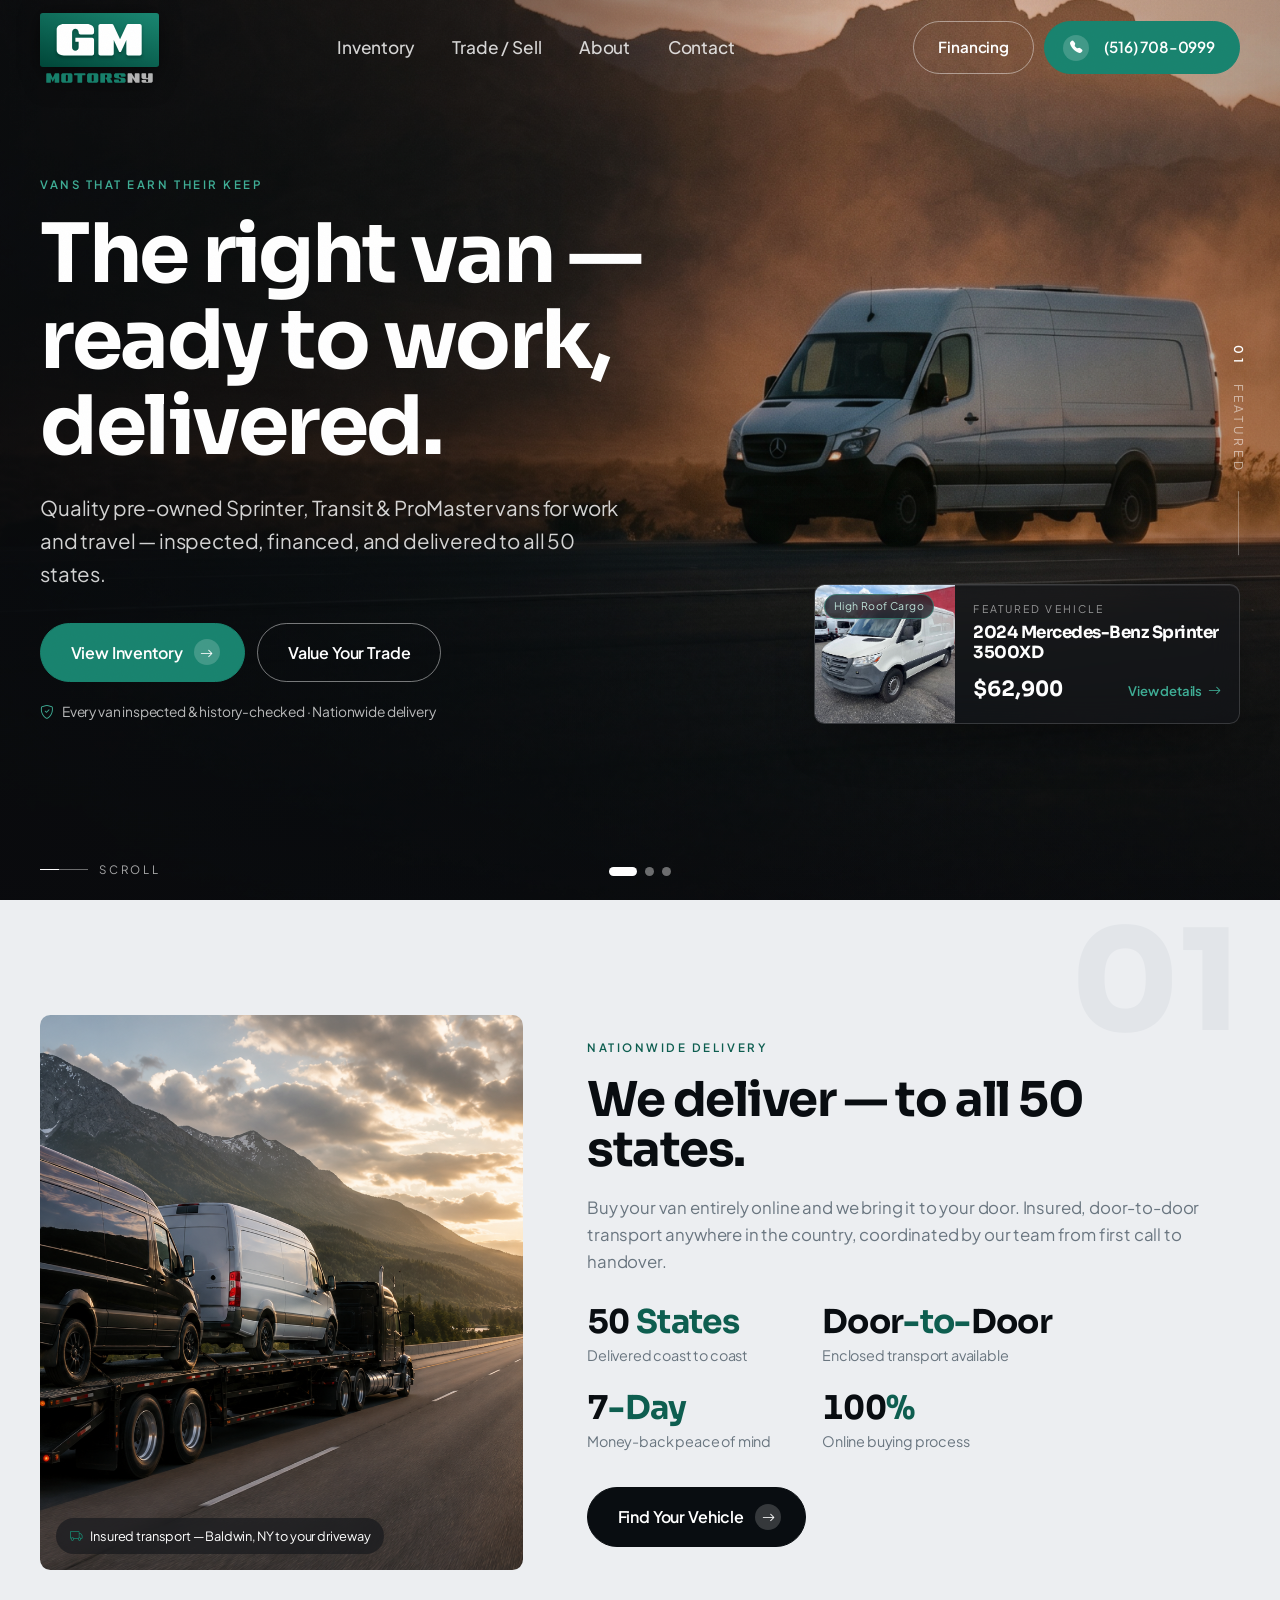
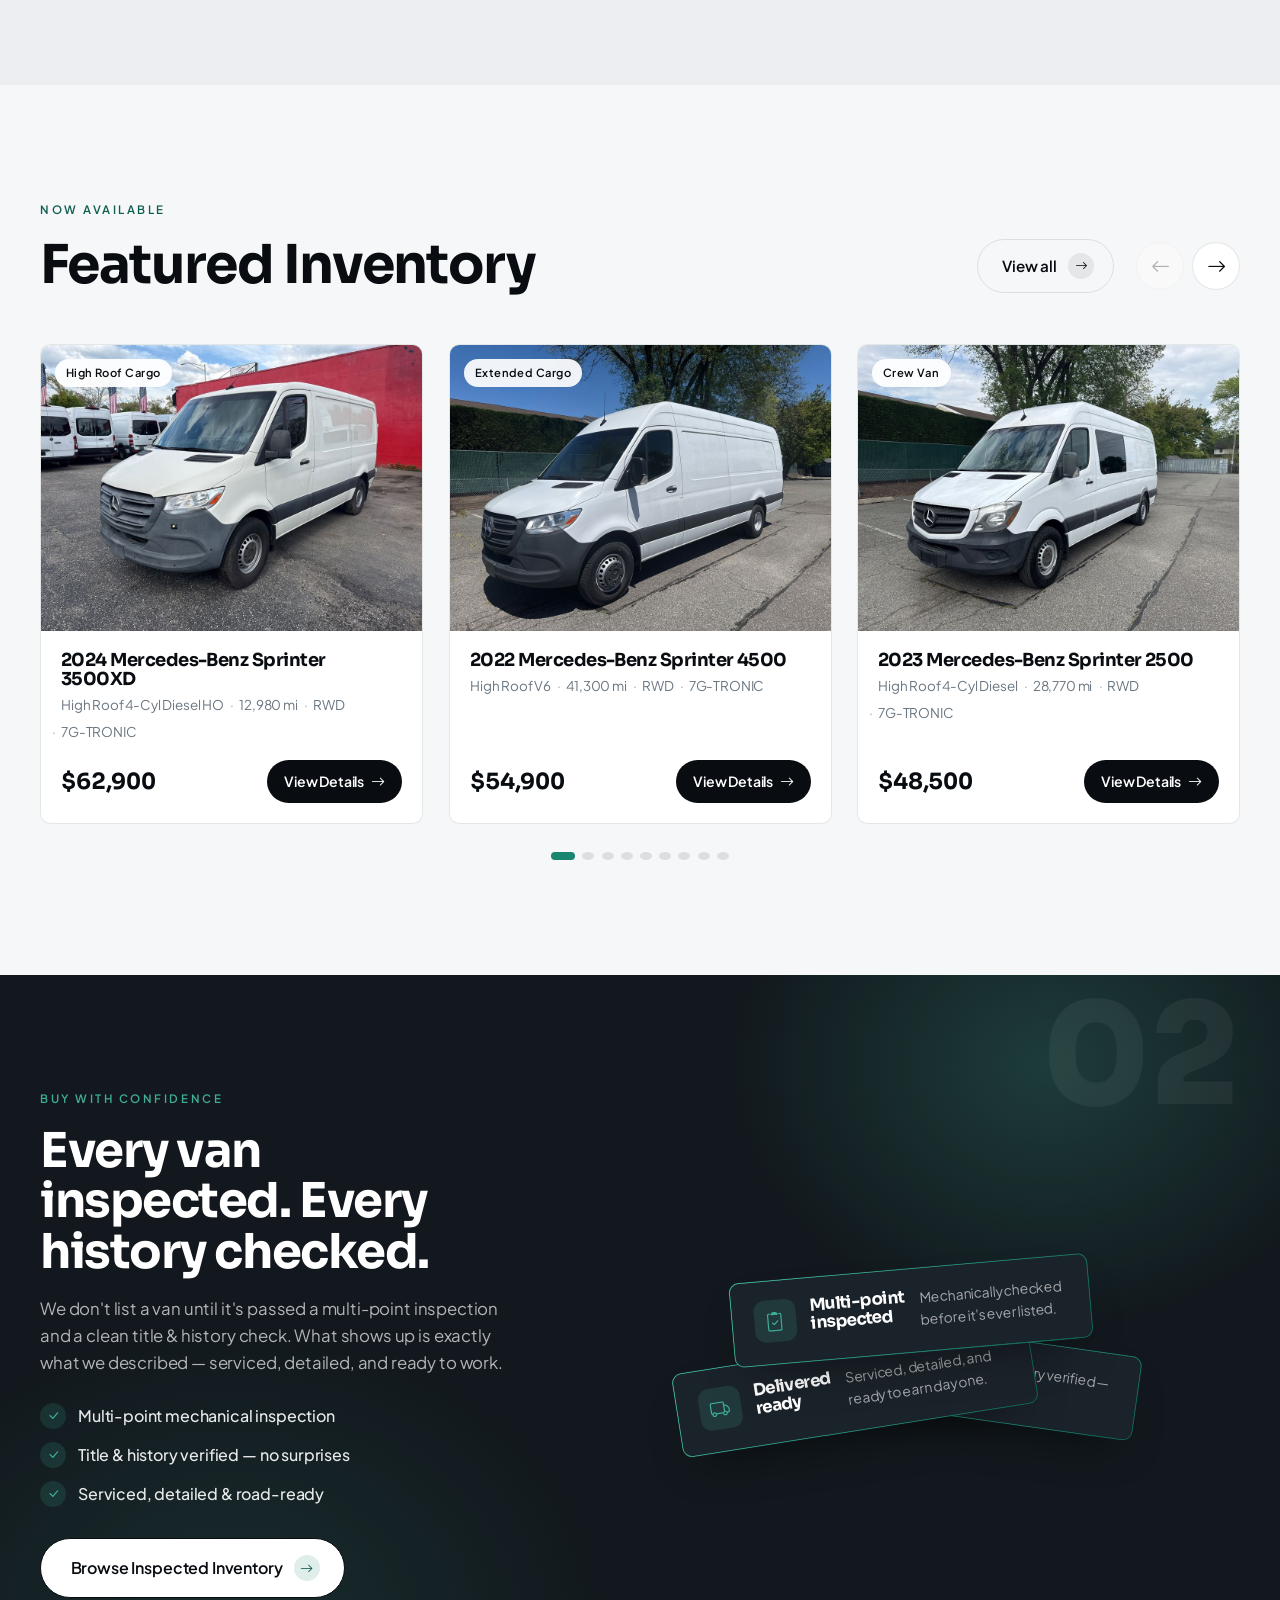
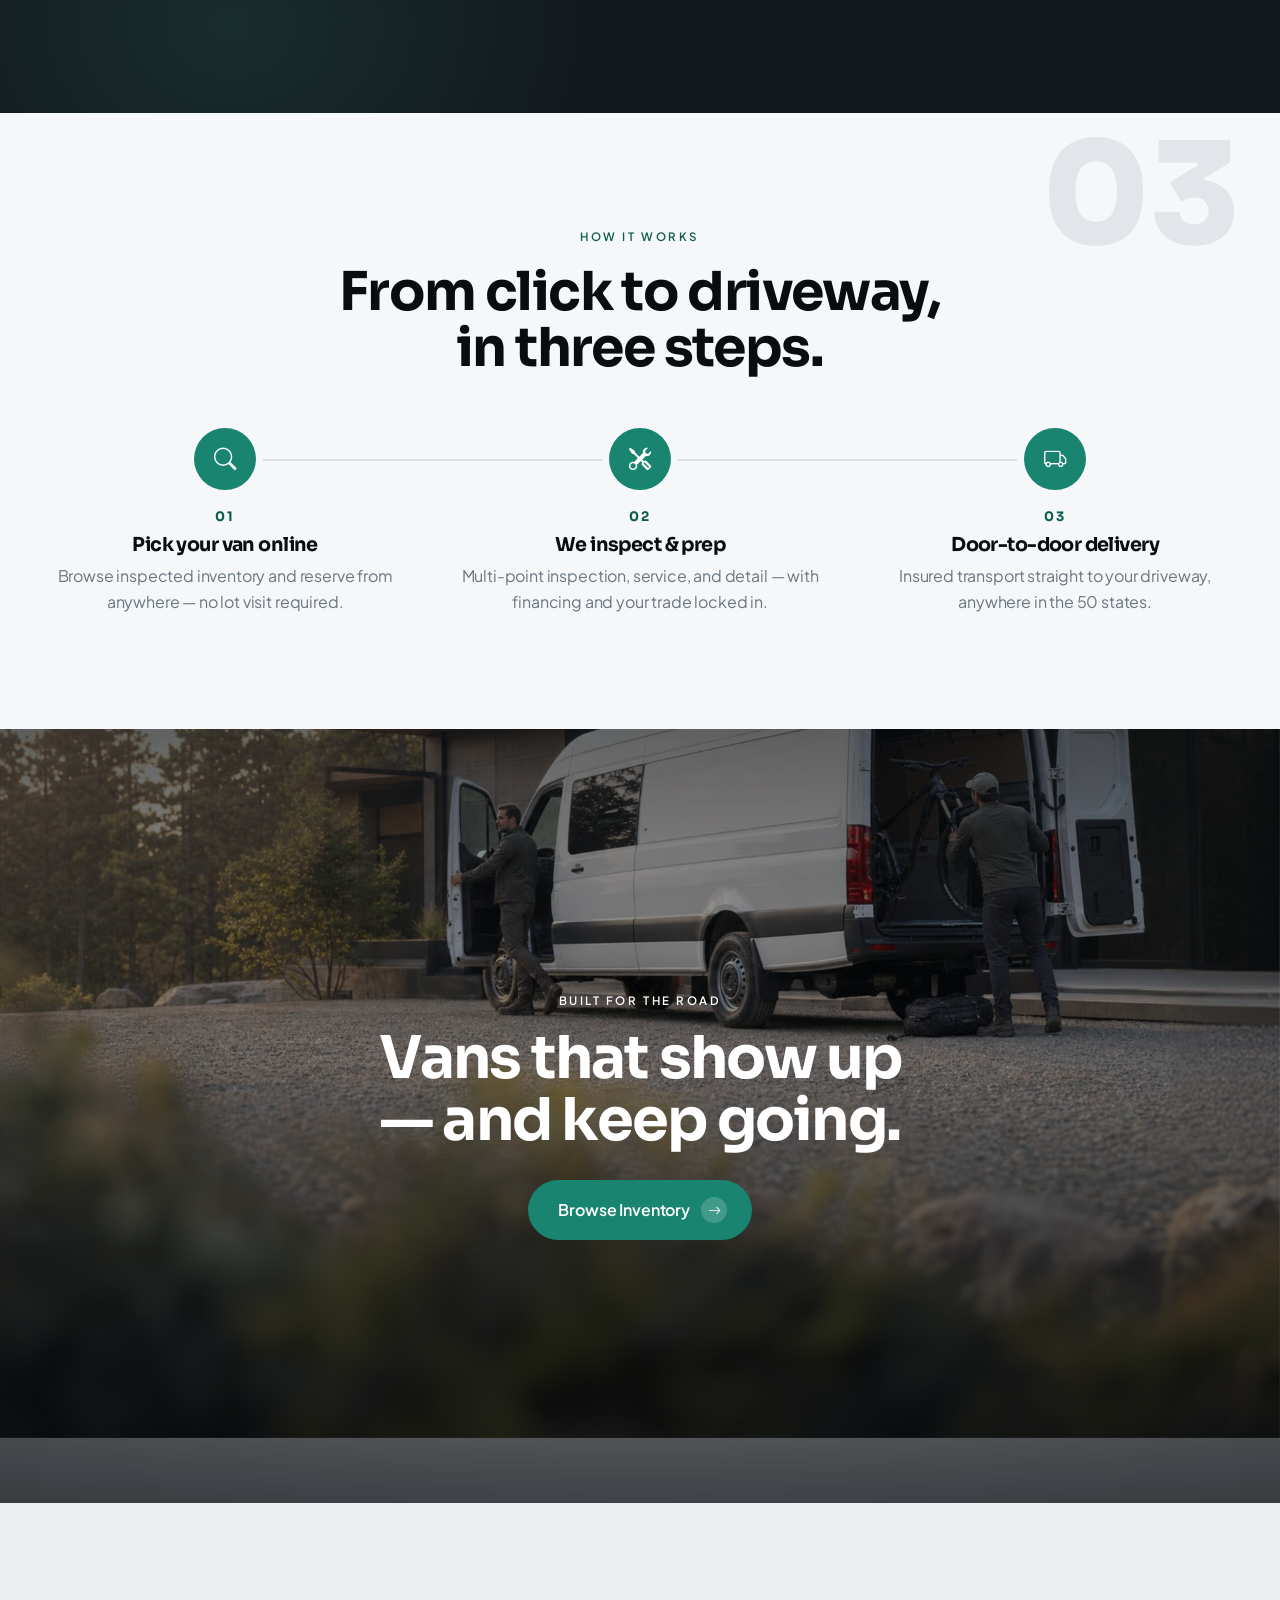
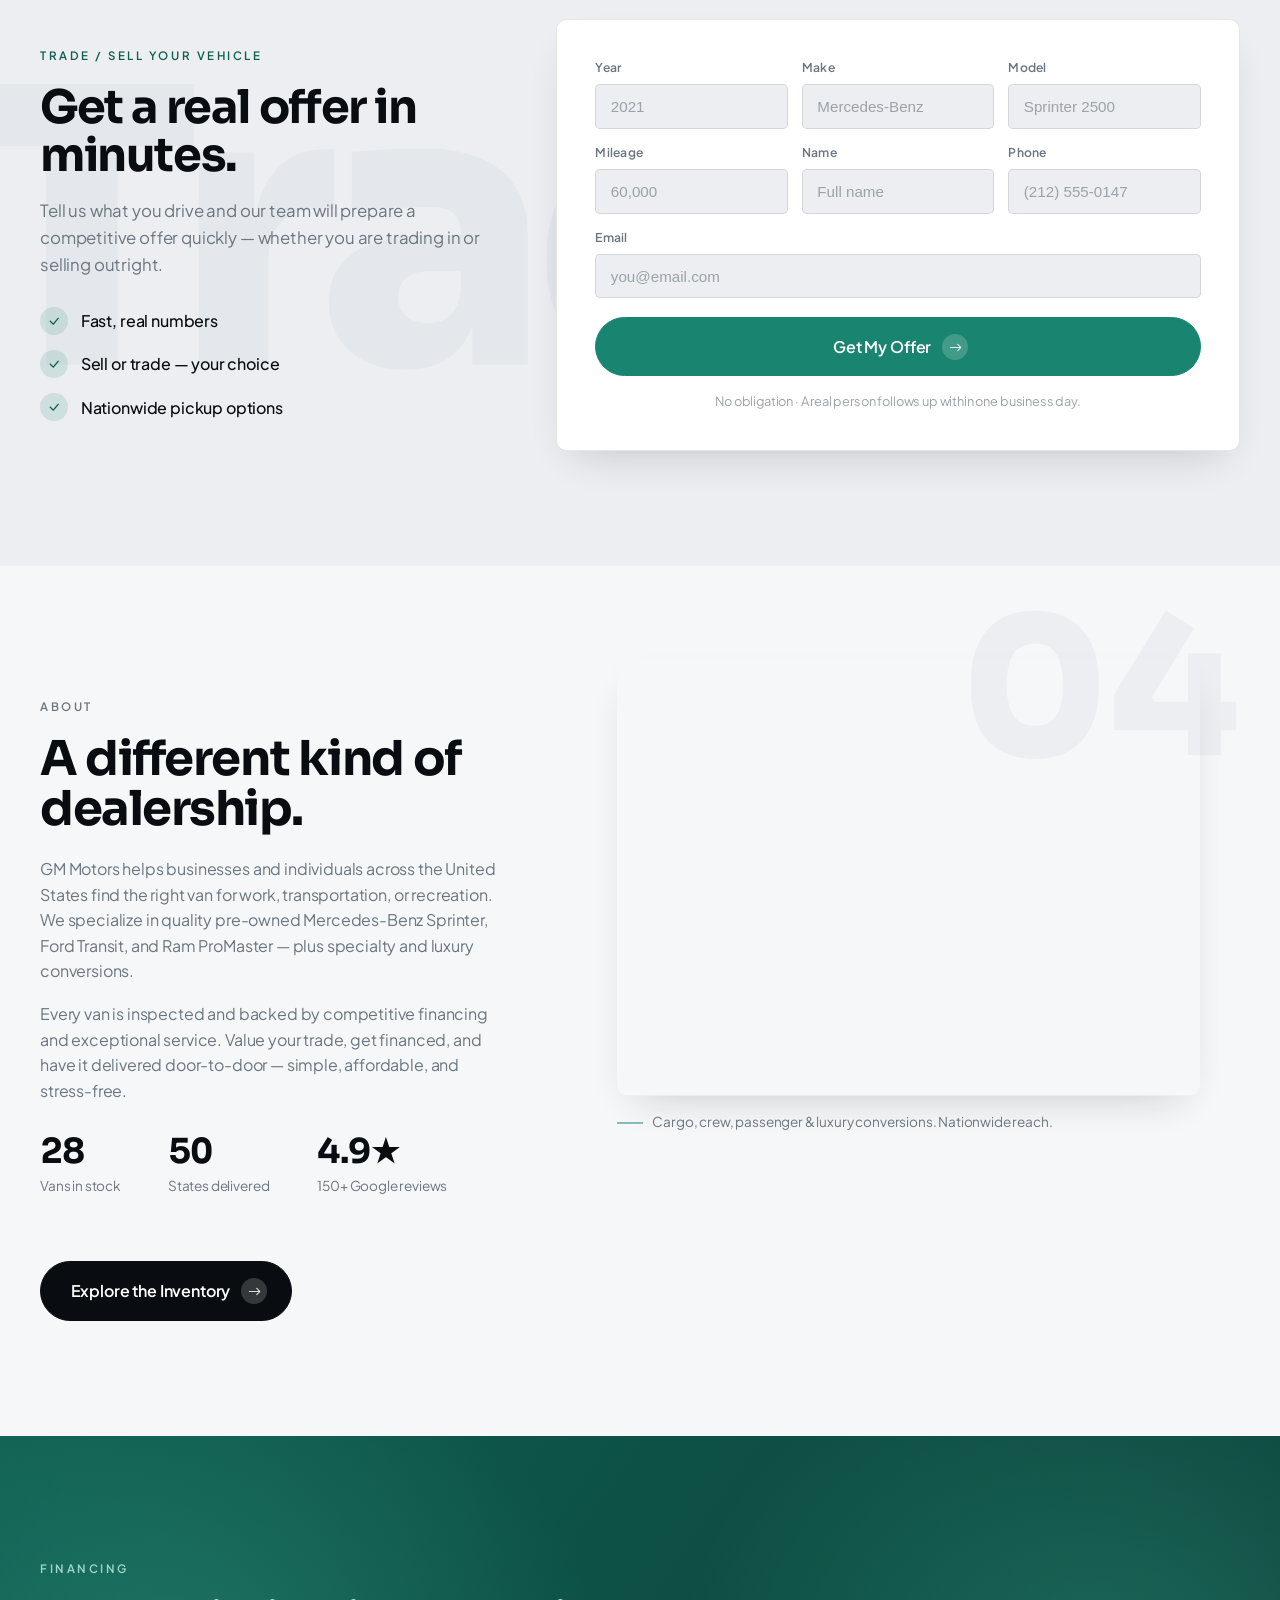
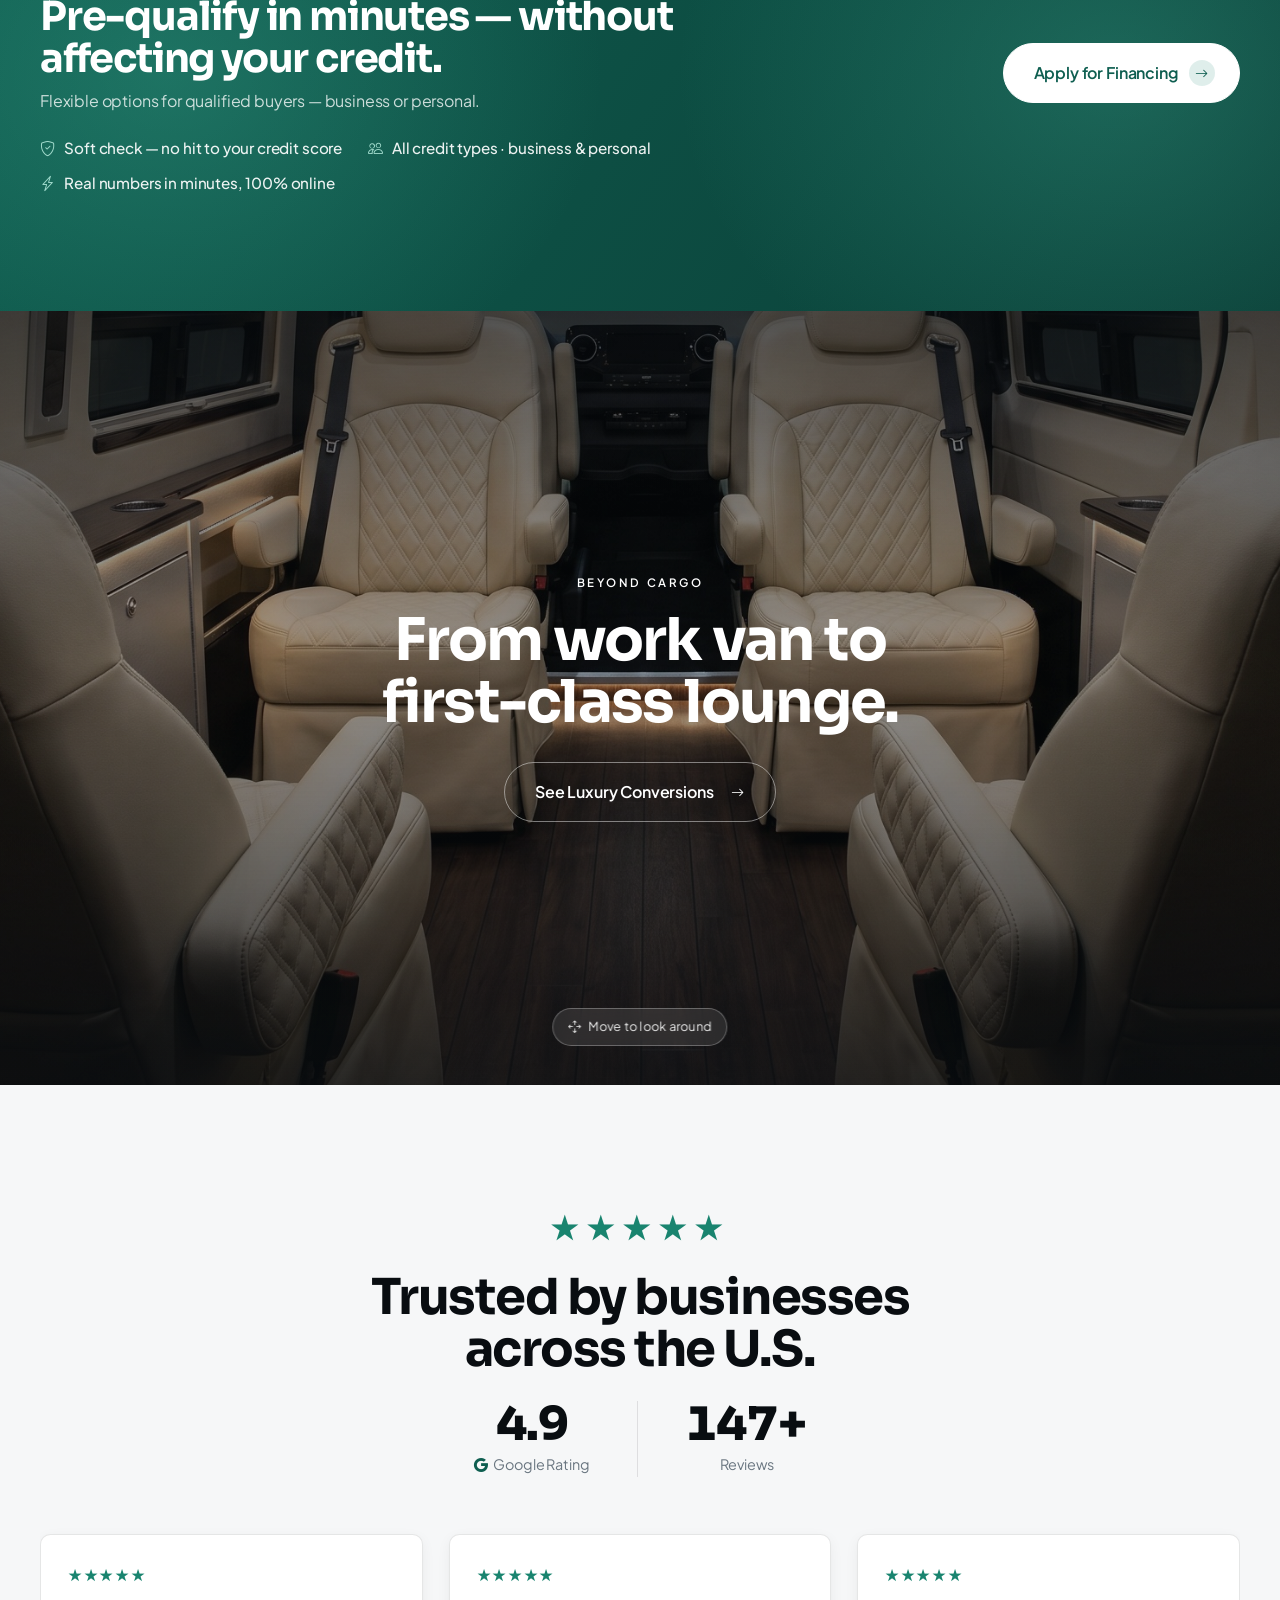
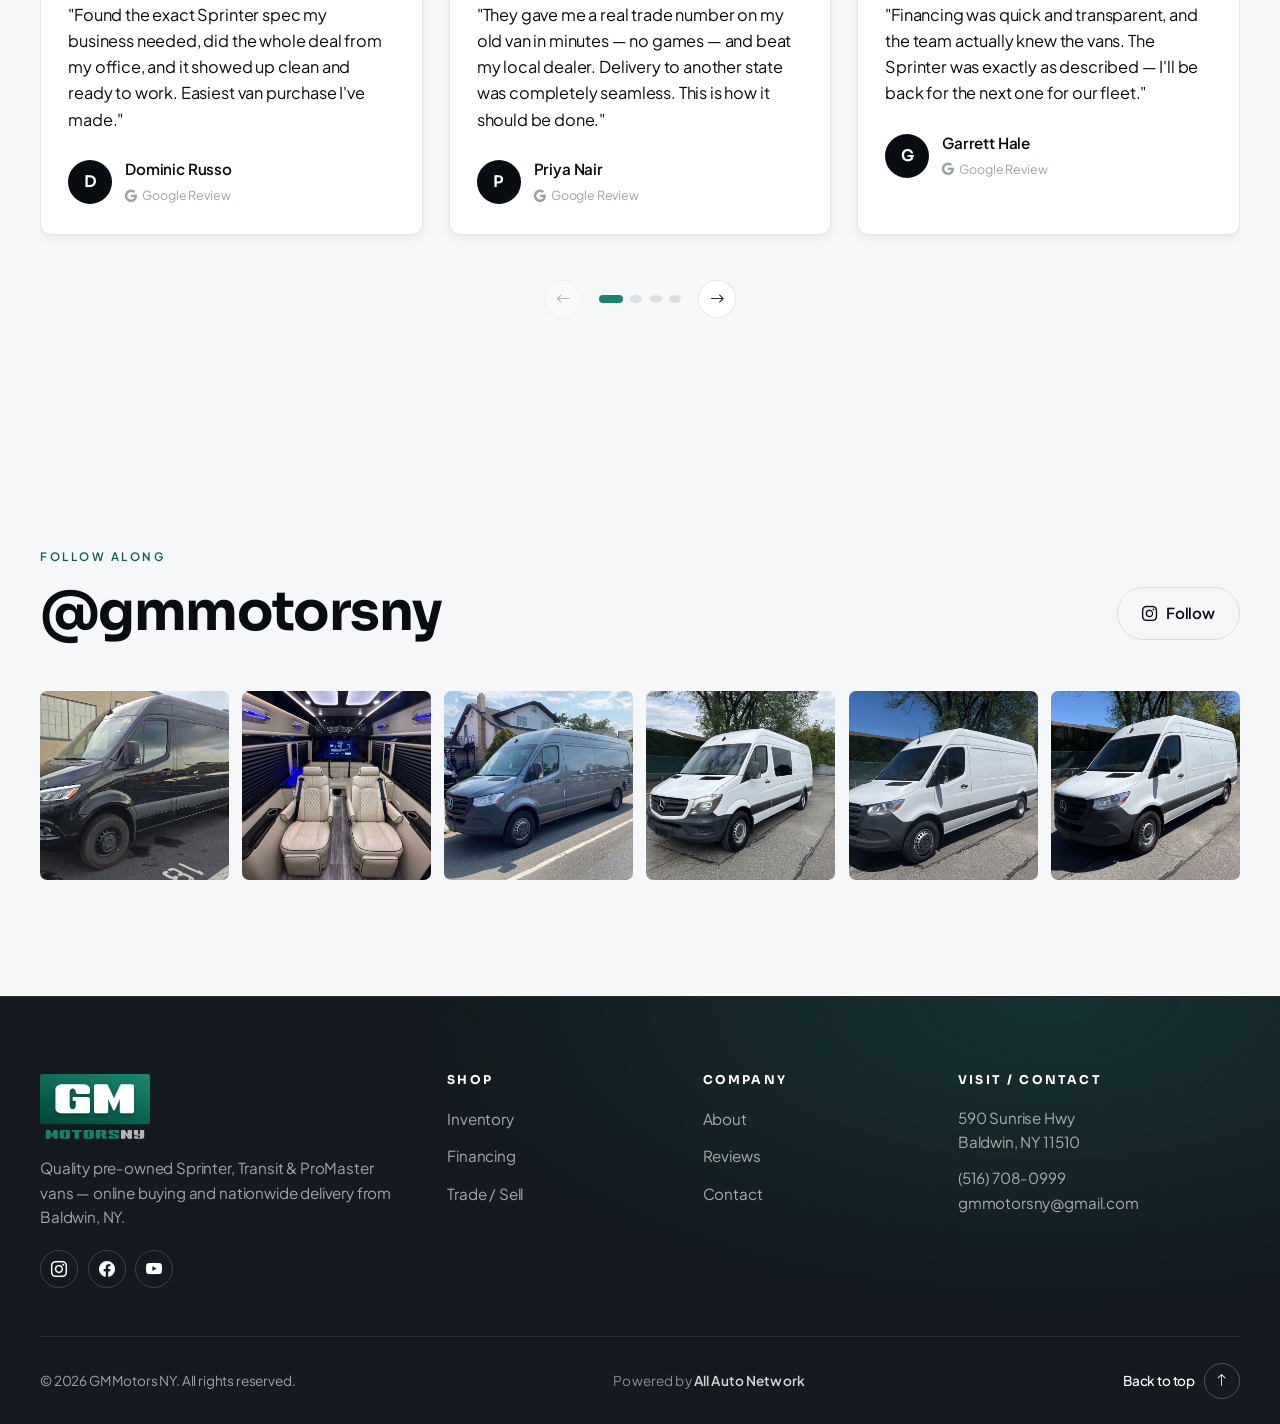
==== commit a23f648f: "Hero per-slide copy, nav Call CTA + Contact, Inspected cursor glow, grass + lux motion - Hero: disti" ====
--- a/index.html
+++ b/index.html
@@ -39,12 +39,12 @@
           <a class="nav__link" href="#">Inventory</a>
           <a class="nav__link" href="#trade">Trade / Sell</a>
           <a class="nav__link" href="#about">About</a>
-          <a class="nav__link" href="#reviews">Reviews</a>
+          <a class="nav__link" href="#contact">Contact</a>
         </nav>
 
         <div class="nav__actions">
           <a href="#financing" class="btn btn--ghost-light">Financing</a>
-          <a href="#" class="btn btn--accent">Browse Inventory</a>
+          <a href="tel:+15167080999" class="btn btn--accent btn--call"><span class="btn__ic btn__ic--lead"><i class="bi bi-telephone-fill"></i></span> (516) 708-0999</a>
         </div>
 
         <button class="nav__toggle" type="button" data-nav-toggle aria-label="Open menu" aria-controls="drawer" aria-expanded="false">
@@ -59,7 +59,7 @@
     <a class="drawer__link" href="#">Inventory</a>
     <a class="drawer__link" href="#trade">Trade / Sell</a>
     <a class="drawer__link" href="#about">About</a>
-    <a class="drawer__link" href="#reviews">Reviews</a>
+    <a class="drawer__link" href="#contact">Contact</a>
     <div class="drawer__actions">
       <a href="#financing" class="btn btn--outline btn--block btn--lg">Financing</a>
       <a href="#" class="btn btn--accent btn--block btn--lg">Browse Inventory</a>
@@ -83,7 +83,7 @@
       <div class="hero__grid">
         <div class="hero__intro">
           <p class="eyebrow hero__eyebrow">Vans that earn their keep</p>
-          <h1 class="hero__title hero__title--lines"><span>The right van —</span><span>ready to work,</span><span>delivered to</span><span>your door.</span></h1>
+          <h1 class="hero__title hero__title--lines"><span>The right van —</span><span>ready to work,</span><span>delivered.</span></h1>
           <p class="hero__sub" data-hero-sub>Quality pre-owned Sprinter, Transit &amp; ProMaster vans for work and travel — inspected, financed, and delivered to all 50 states.</p>
           <div class="hero__ctas">
             <a href="#" class="btn btn--accent btn--lg">View Inventory <span class="btn__ic"><i class="bi bi-arrow-right"></i></span></a>
@@ -259,7 +259,7 @@
   <section class="breaker" aria-label="Built for the road">
     <div class="breaker__bg" data-parallax="0.22"><img src="assets/img/vans/break-built.jpg" alt="Loading gear into a Mercedes-Benz Sprinter at a modern home at golden hour" loading="lazy" /></div>
     <div class="breaker__overlay"></div>
-    <div class="breaker__grass" data-parallax="-0.26" aria-hidden="true"></div>
+    <div class="breaker__grass" data-parallax="-0.5" data-parallax-max="0.32" aria-hidden="true"></div>
     <div class="container breaker__inner" data-reveal>
       <p class="eyebrow eyebrow--light">Built For The Road</p>
       <h2 class="breaker__title">Vans that show up — and keep going.</h2>
--- a/css/home.css
+++ b/css/home.css
@@ -119,6 +119,9 @@
 .btn--outline .btn__ic, .btn--ghost-light .btn__ic { background: rgba(16,18,24,.07); }
 .nav.is-scrolled .btn--ghost-light .btn__ic { background: rgba(16,18,24,.07); }
 .btn:hover .btn__ic { transform: translateX(4px); }
+/* leading icon (icon before label, e.g. Call) */
+.btn__ic--lead { margin: -.2rem .4rem -.2rem -.35rem; }
+.btn--call:hover .btn__ic { transform: scale(1.08); }
 
 /* tabular figures keep prices and metrics optically aligned */
 .feat-panel__price, .v-card__price, .stat__num, .fact__num, .rating-line { font-variant-numeric: tabular-nums; }
@@ -286,6 +289,10 @@
 .hero__title--lines span:nth-child(4) { animation-delay: .51s; }
 @keyframes heroSlideLeft { to { opacity: 1; transform: none; } }
 
+/* hero copy swap on slide change */
+.hero-swap { animation: heroSwapUp .7s var(--ease) forwards; }
+@keyframes heroSwapUp { from { opacity: 0; transform: translateY(14px); } to { opacity: 1; transform: none; } }
+
 /* ============================================================
    NATIONWIDE STATS STRIP
    ============================================================ */
@@ -357,15 +364,15 @@
 /* 360°-look imitation: cursor pans the interior, image pre-scaled for headroom */
 .breaker--lux { cursor: grab; }
 .breaker--lux:active { cursor: grabbing; }
-.breaker--lux .breaker__bg img { transform: scale(1.08); }
+.breaker--lux .breaker__bg img { transform: scale(1.16); }
 .breaker__hint { position: absolute; left: 50%; bottom: clamp(1.4rem, 4vw, 2.4rem); transform: translateX(-50%); z-index: 4; display: inline-flex; align-items: center; gap: .5rem; font-size: .78rem; letter-spacing: .02em; color: rgba(255,255,255,.9); background: rgba(255,255,255,.1); border: 1px solid rgba(255,255,255,.28); backdrop-filter: blur(10px); -webkit-backdrop-filter: blur(10px); padding: .5rem .95rem; border-radius: var(--r-pill); pointer-events: none; transition: opacity .4s var(--ease); }
 .breaker--lux:hover .breaker__hint { opacity: 0; }
 @media (hover: none) { .breaker--lux { cursor: default; } .breaker__hint { display: none; } }
 
 /* foreground grass layer — its own parallax for depth */
 .breaker__grass {
-  position: absolute; left: -2%; right: -2%; bottom: -200px; height: 720px; z-index: 3; pointer-events: none;
-  background: url("../assets/img/vans/grass.png") center bottom / 102% auto no-repeat;
+  position: absolute; left: -2%; right: -2%; bottom: -260px; height: 780px; z-index: 3; pointer-events: none;
+  background: url("../assets/img/vans/grass.png") center bottom / 128% auto no-repeat;
   filter: blur(2px); will-change: transform;
 }
 @media (prefers-reduced-motion: reduce) { .breaker__grass { transform: none !important; } }
@@ -400,8 +407,14 @@
 
 /* ── Inspected: dark treatment — an intentional beat in the light/dark rhythm ── */
 .inspected { background: #12181D; color: #fff; }
+/* twin radial glow that eases toward the cursor (typed props so it can transition) */
+@property --mx { syntax: "<percentage>"; inherits: true; initial-value: 82%; }
+@property --my { syntax: "<percentage>"; inherits: true; initial-value: 12%; }
 .inspected::before { content: ""; position: absolute; inset: 0; z-index: 0; pointer-events: none;
-  background: radial-gradient(58% 85% at 88% 10%, rgba(63,174,150,.16) 0%, transparent 60%); }
+  background:
+    radial-gradient(42% 60% at var(--mx, 82%) var(--my, 12%), rgba(63,174,150,.24) 0%, transparent 60%),
+    radial-gradient(48% 66% at calc(100% - var(--mx, 82%)) calc(100% - var(--my, 12%)), rgba(63,174,150,.14) 0%, transparent 62%);
+  transition: --mx .4s var(--ease), --my .4s var(--ease); }
 .inspected .eyebrow { color: var(--accent-light); }
 .inspected__copy h2 { color: #fff; }
 .inspected .lead-copy { color: rgba(255,255,255,.68); }
@@ -411,7 +424,10 @@
 .inspected .btn--ink { background: #fff; color: var(--ink); }
 .inspected .btn--ink:hover { background: #eef3f2; }
 .inspected .btn--ink .btn__ic { background: var(--accent-soft); color: var(--accent-dark); }
-.inspected .stack__card { background: #1B232A; border-color: rgba(255,255,255,.09); box-shadow: 0 22px 45px -22px rgba(0,0,0,.55); }
+.inspected .stack__card { border: 1px solid transparent; box-shadow: 0 22px 45px -22px rgba(0,0,0,.55);
+  background:
+    linear-gradient(#1B232A, #1B232A) padding-box,
+    linear-gradient(135deg, #3FAE96 0%, #0E5E50 100%) border-box; }
 .inspected .stack__ic { background: rgba(63,174,150,.16); color: var(--accent-light); }
 .inspected .stack__card h3 { color: #fff; }
 .inspected .stack__card p { color: rgba(255,255,255,.6); }
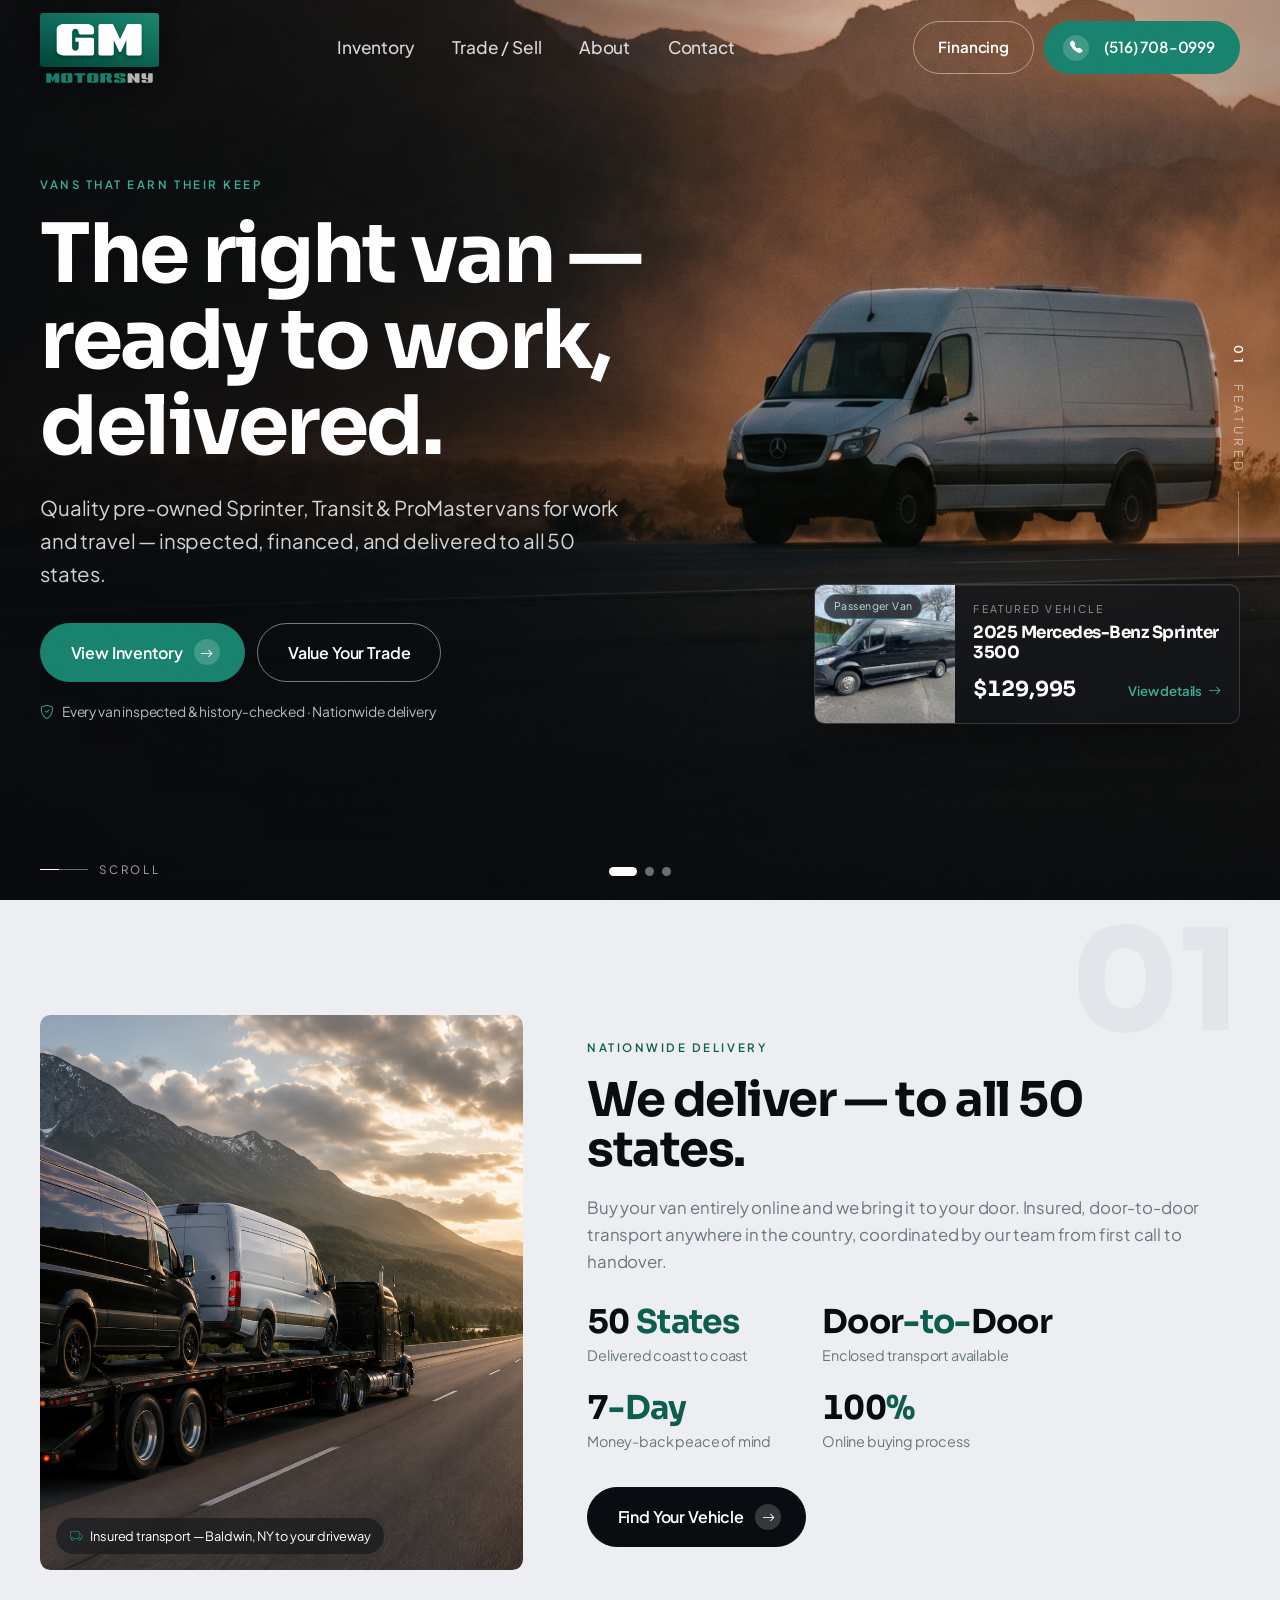
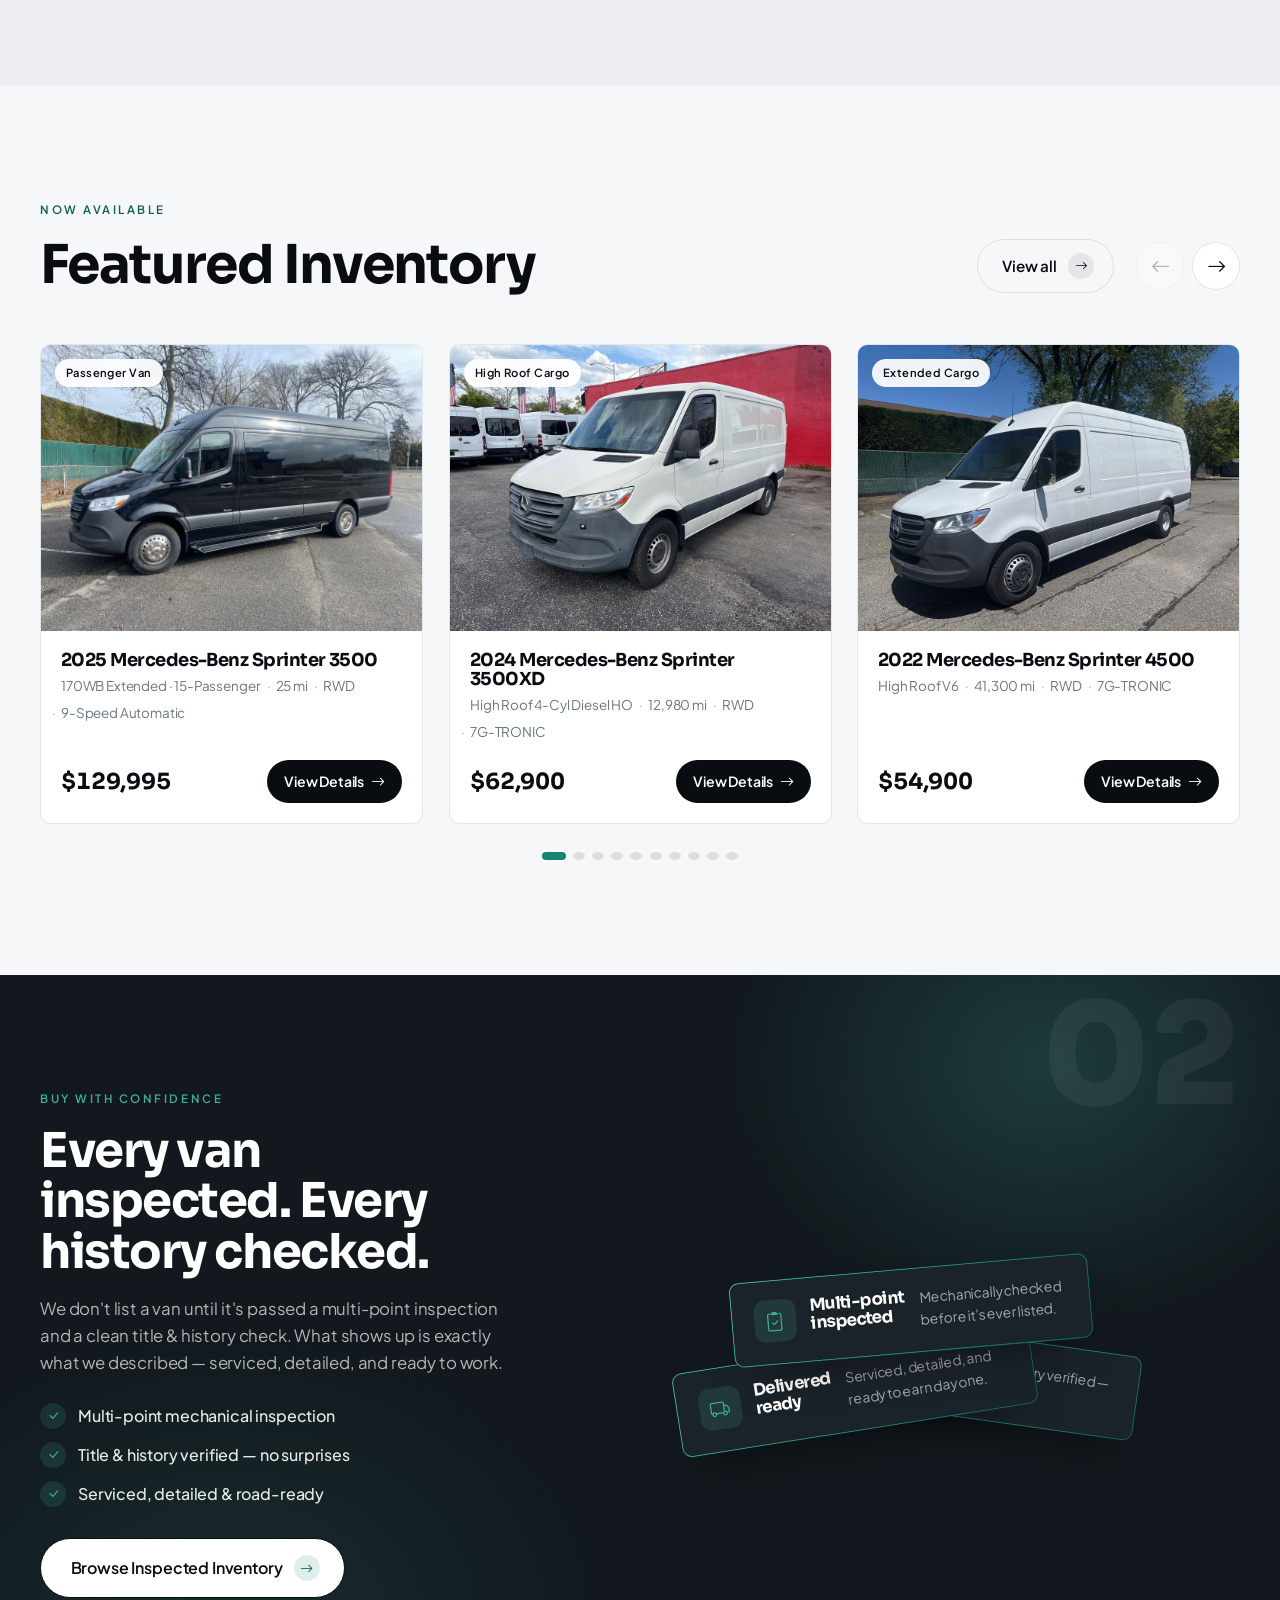
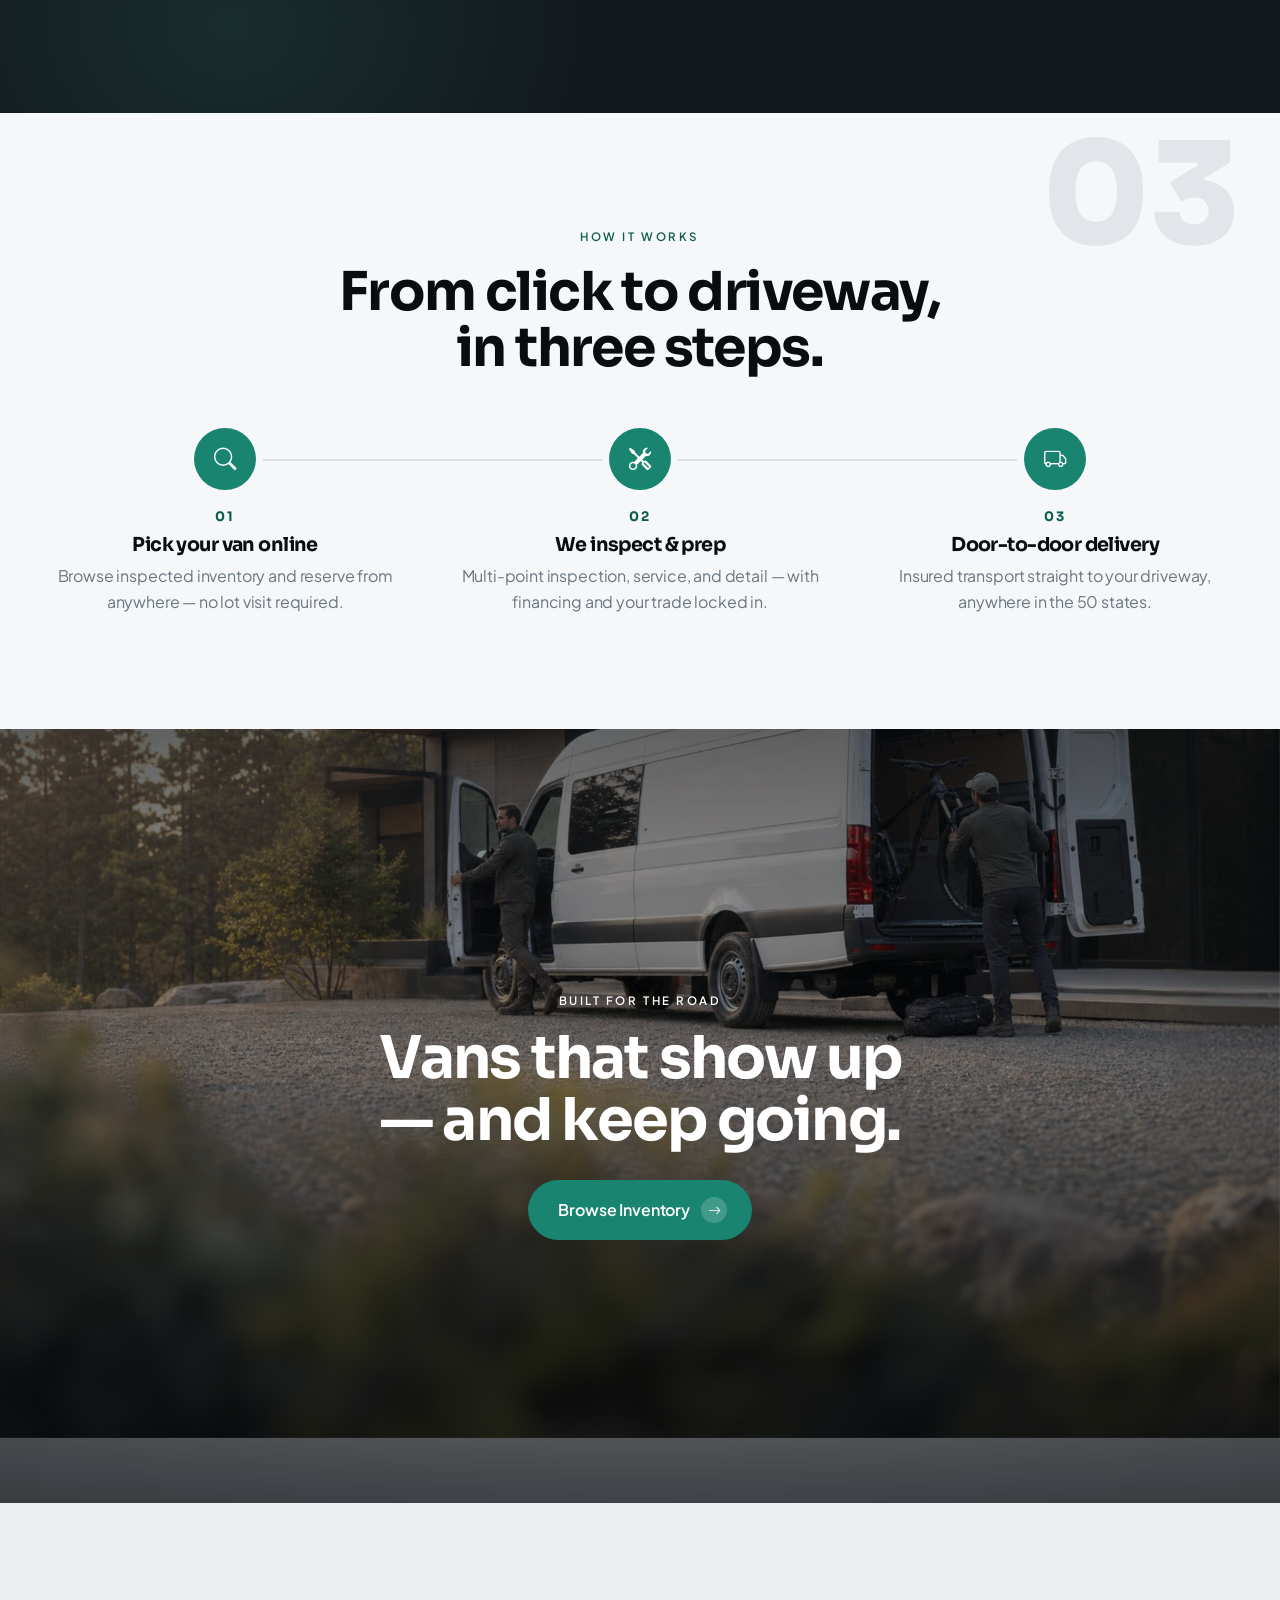
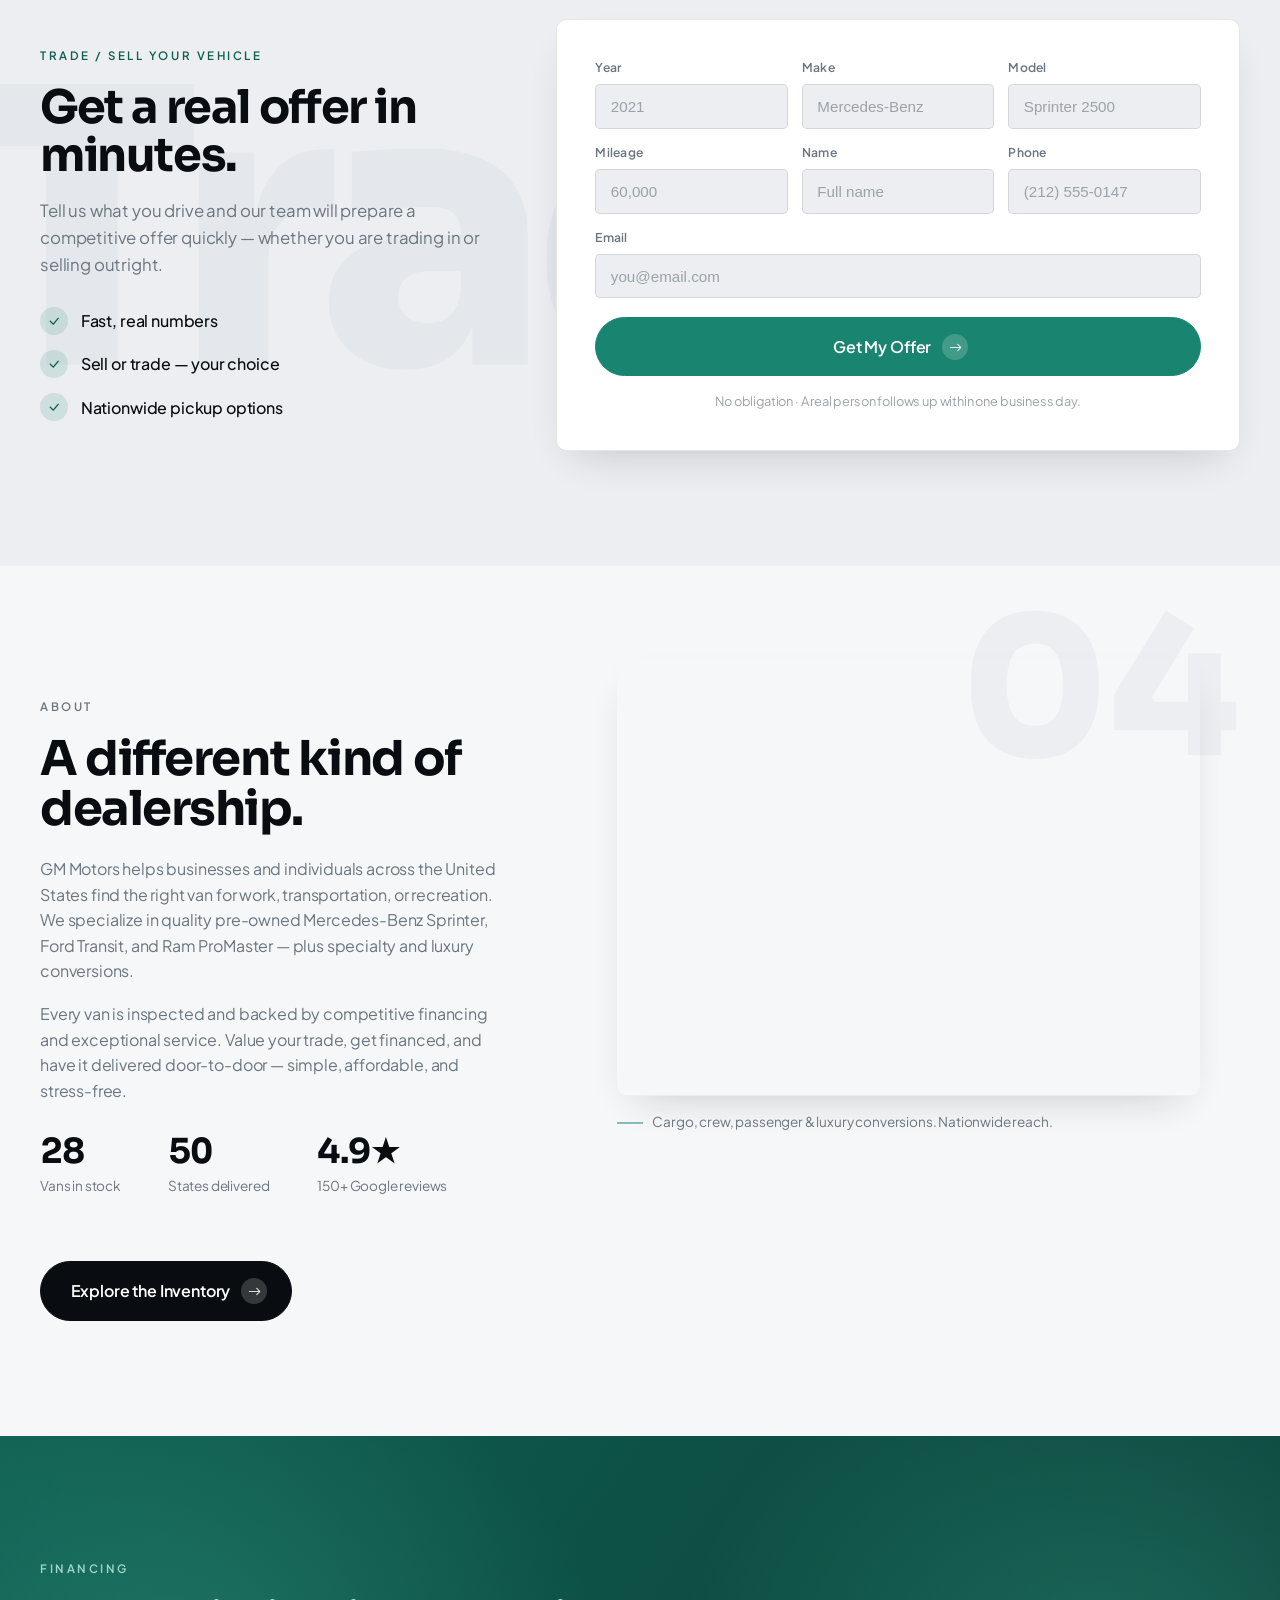
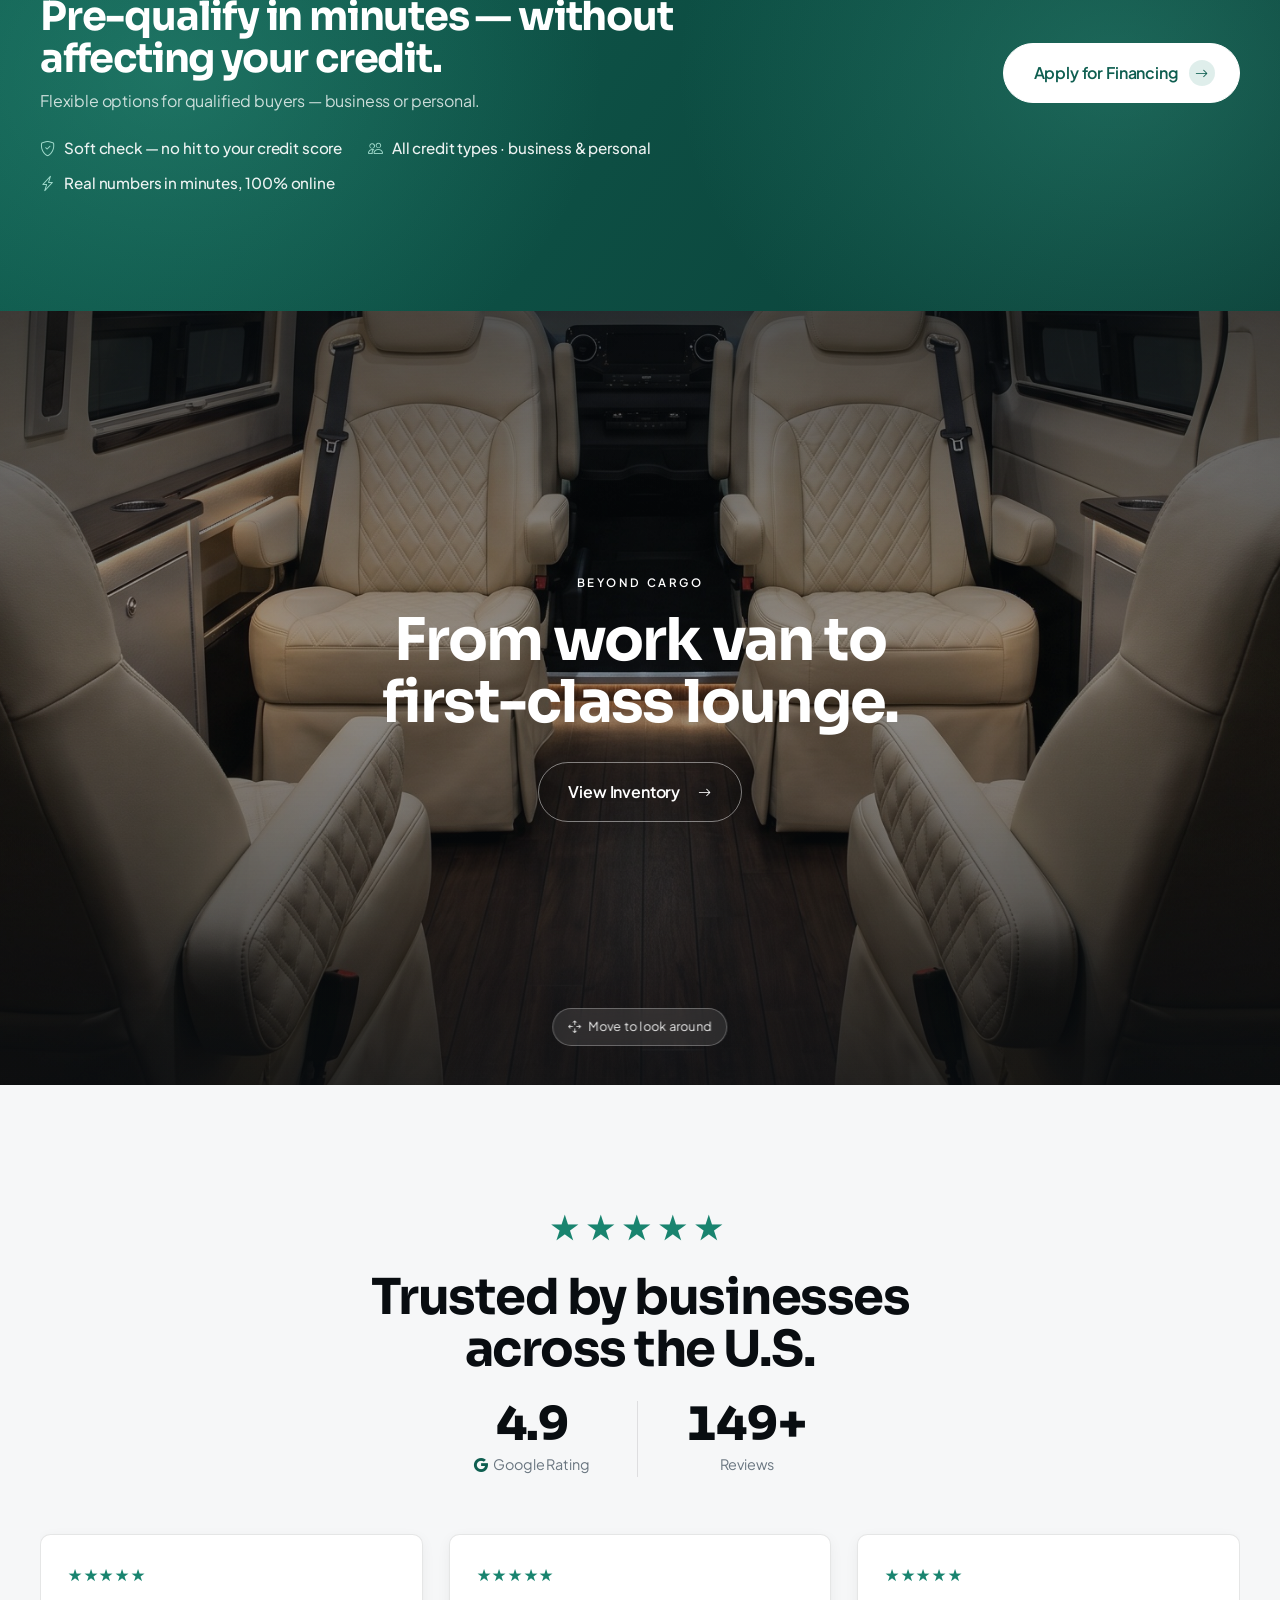
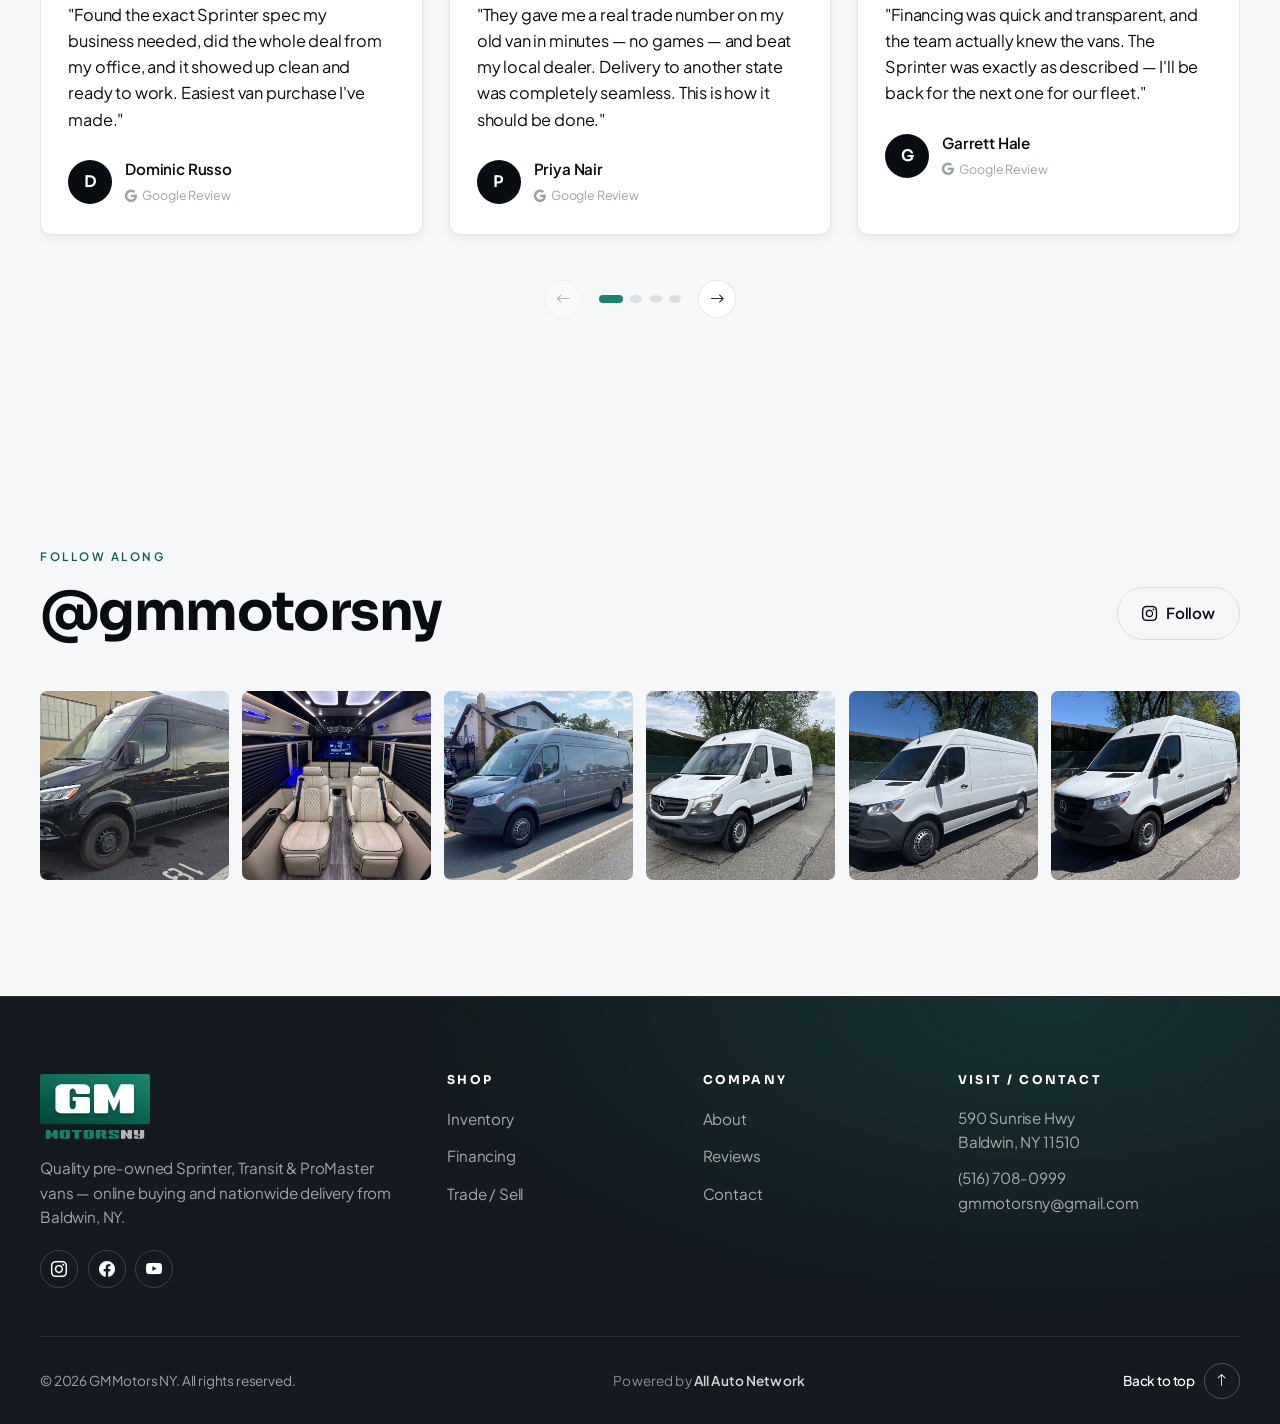
==== commit 6f8517b3: "Homepage featured cards link through to the VDP; consolidate onto shared data - home.js now reads wi" ====
--- a/index.html
+++ b/index.html
@@ -359,7 +359,7 @@
     <div class="container breaker__inner" data-reveal>
       <p class="eyebrow eyebrow--light">Beyond Cargo</p>
       <h2 class="breaker__title">From work van to first-class lounge.</h2>
-      <a href="#" class="btn btn--ghost-light btn--lg">See Luxury Conversions <span class="btn__ic"><i class="bi bi-arrow-right"></i></span></a>
+      <a href="#" class="btn btn--ghost-light btn--lg">View Inventory <span class="btn__ic"><i class="bi bi-arrow-right"></i></span></a>
     </div>
     <span class="breaker__hint" aria-hidden="true"><i class="bi bi-arrows-move"></i> Move to look around</span>
   </section>
@@ -491,6 +491,7 @@
     </div>
   </footer>
 
+  <script src="js/inventory-data.js"></script>
   <script src="js/home.js"></script>
 </body>
 </html>
